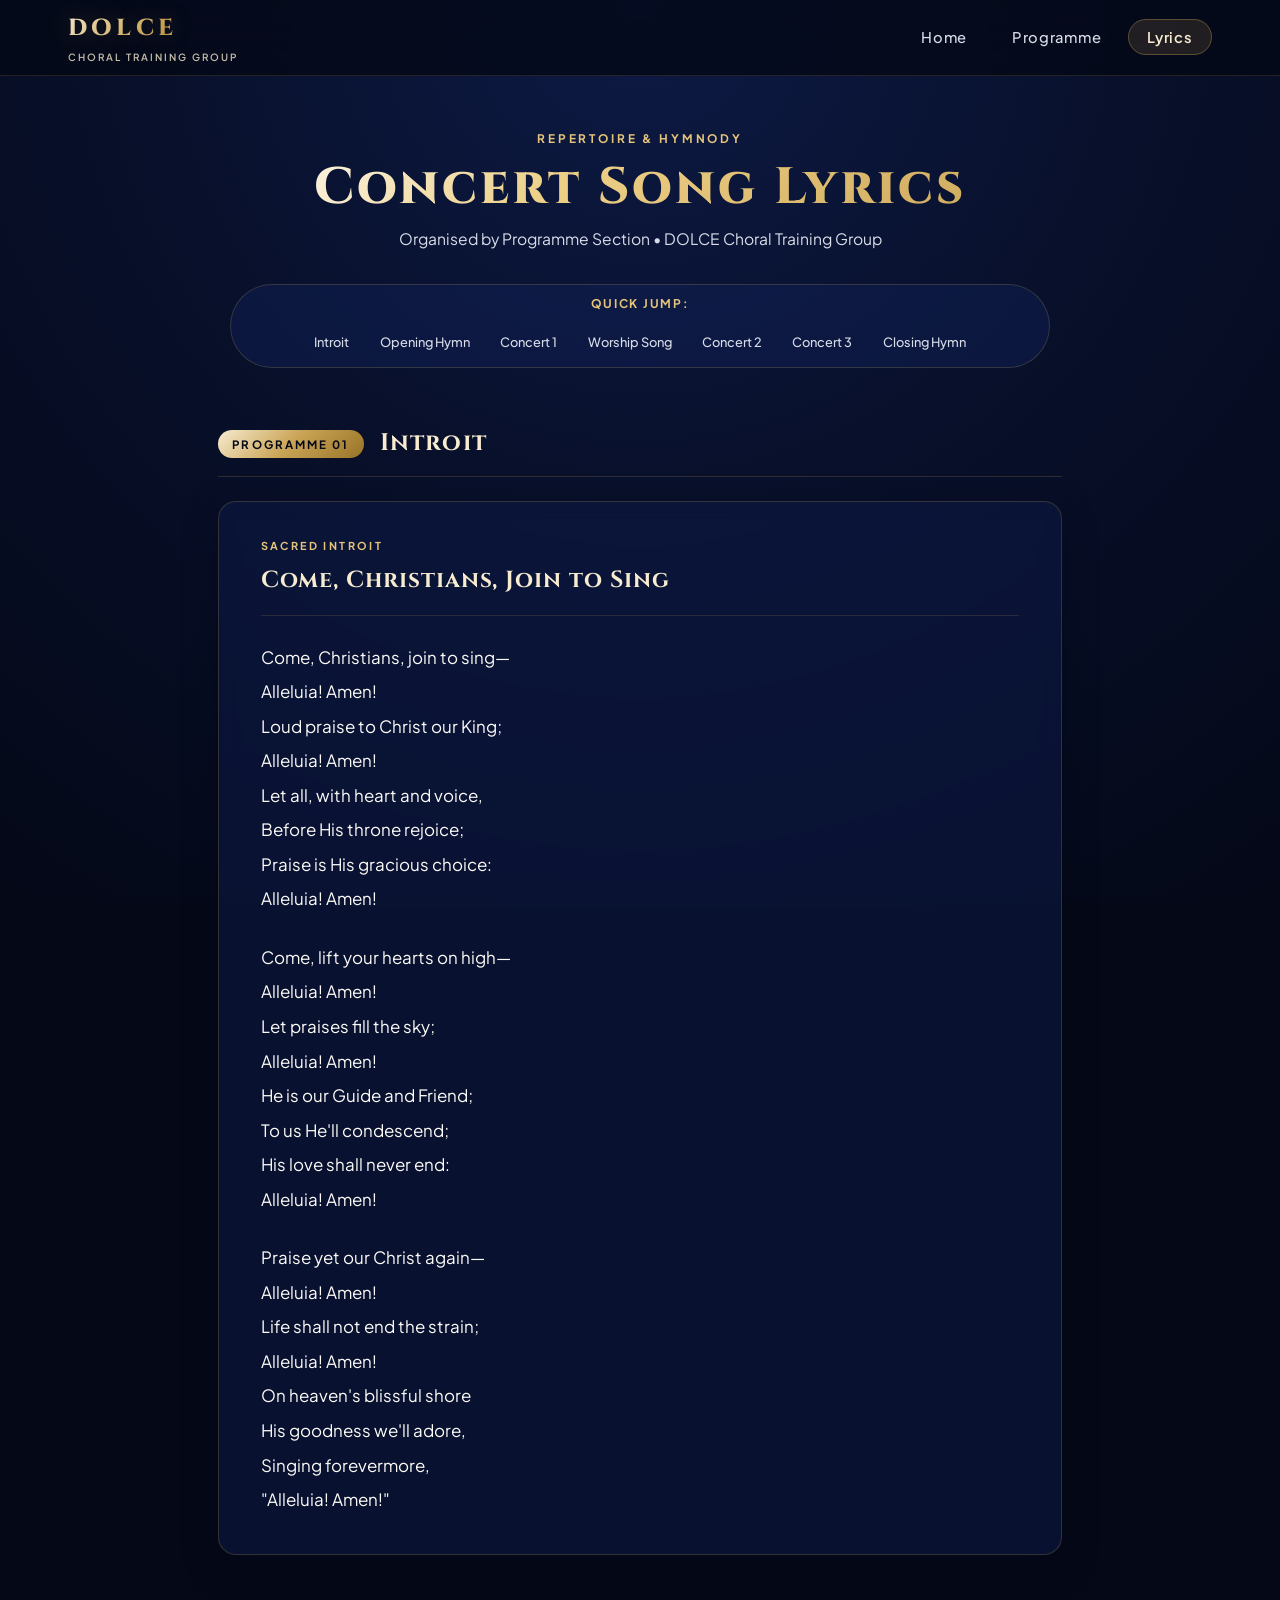
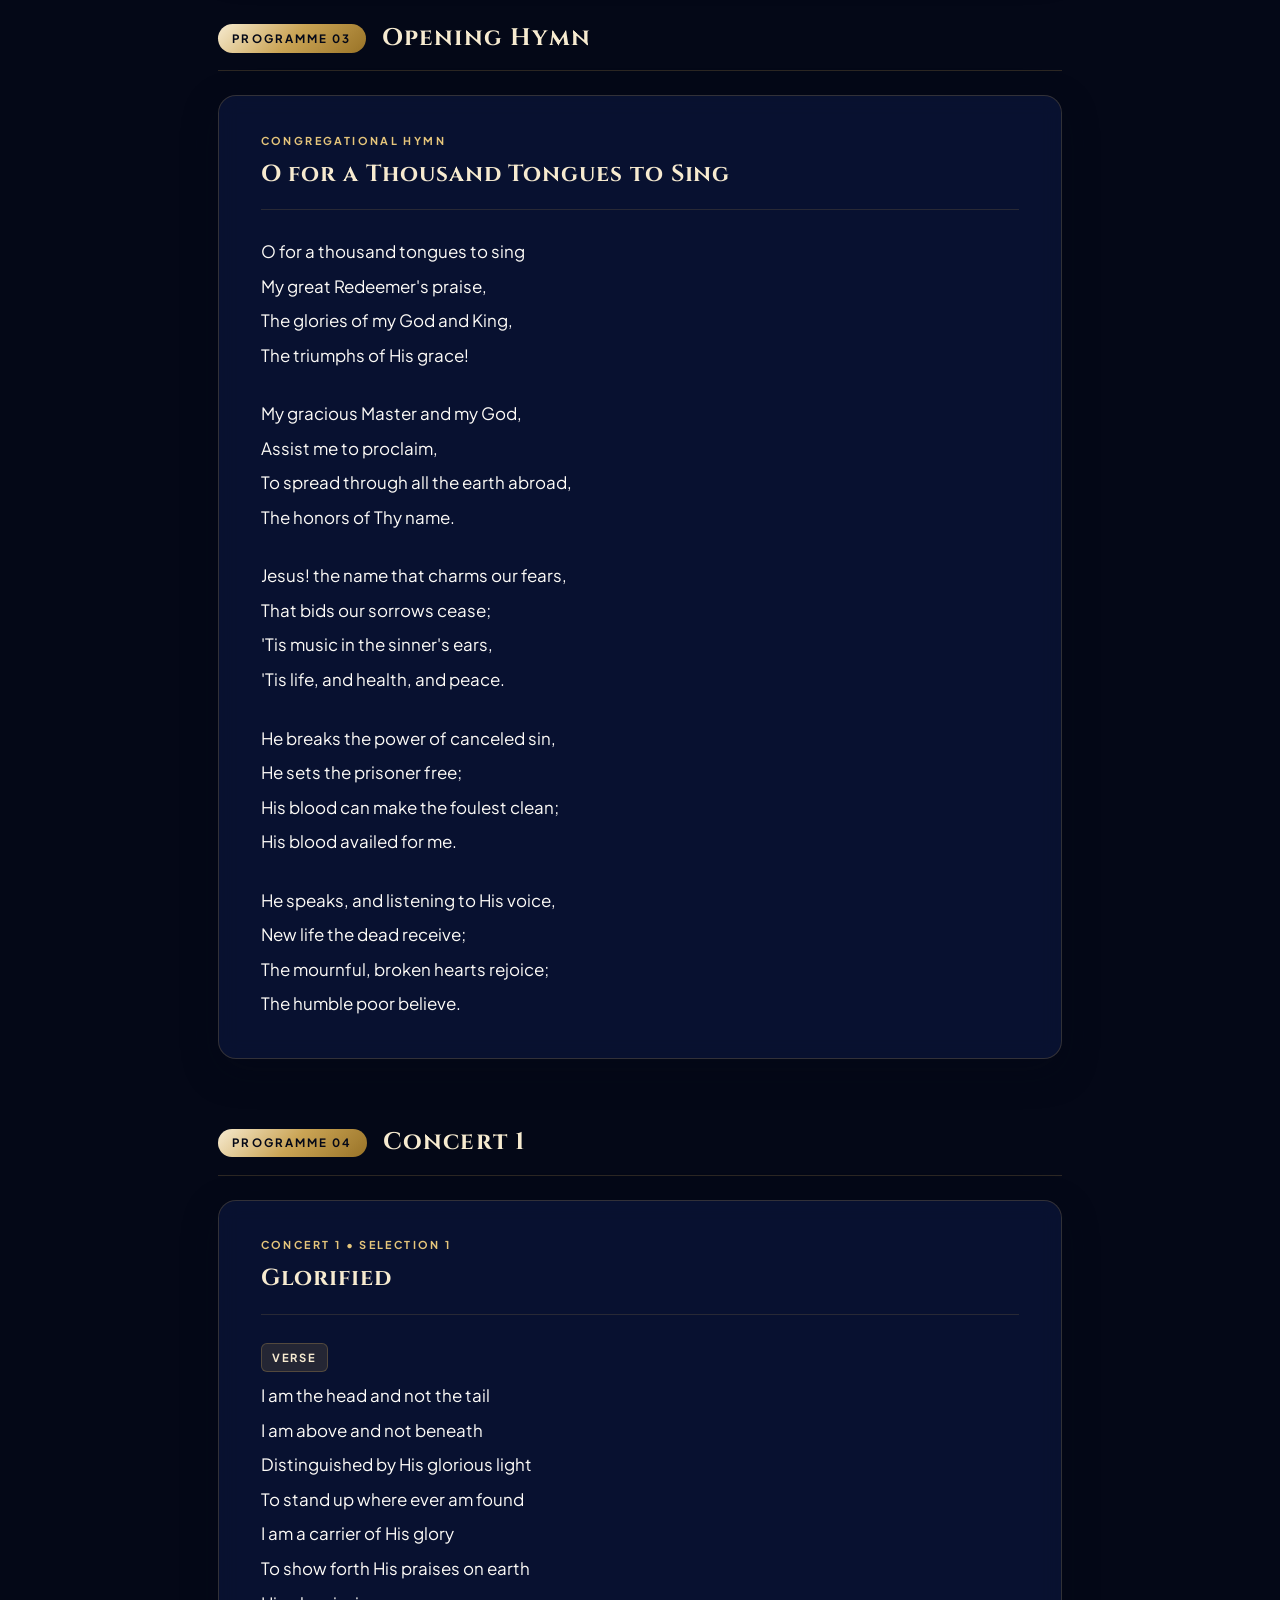
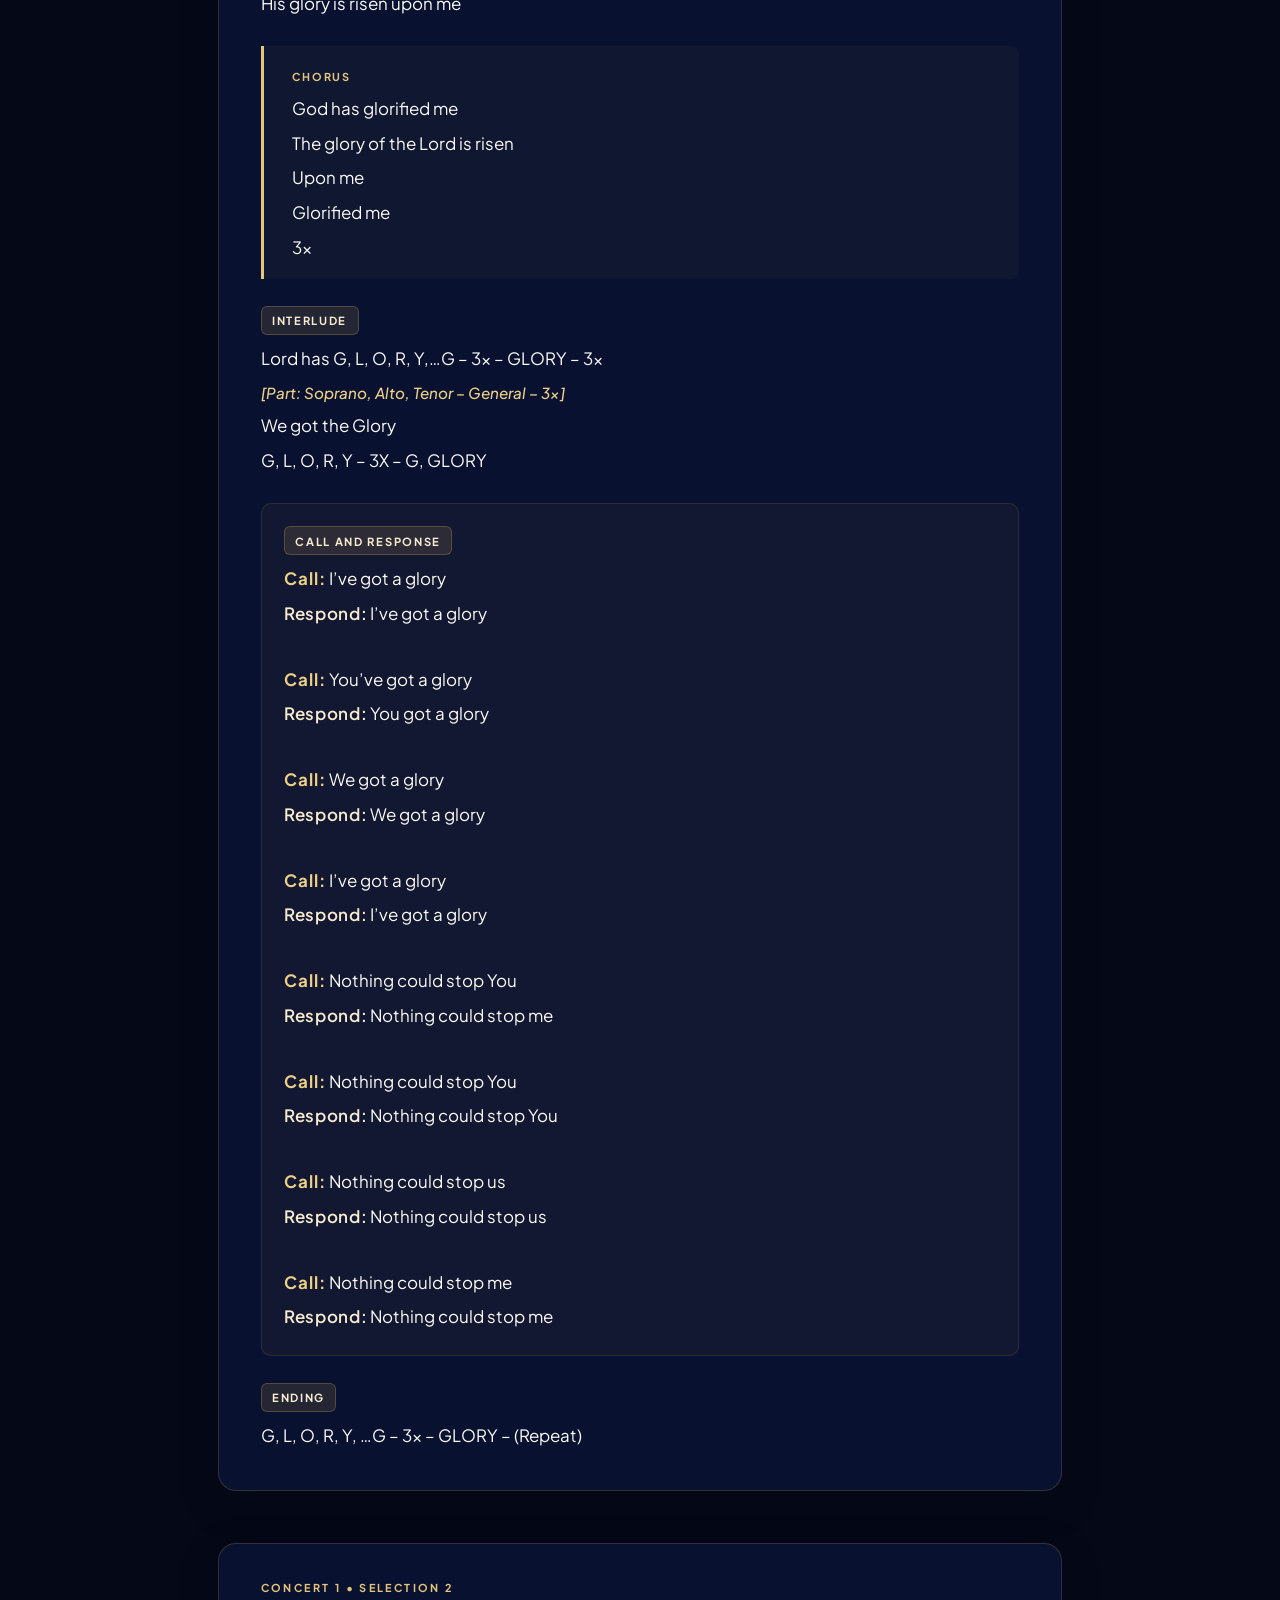
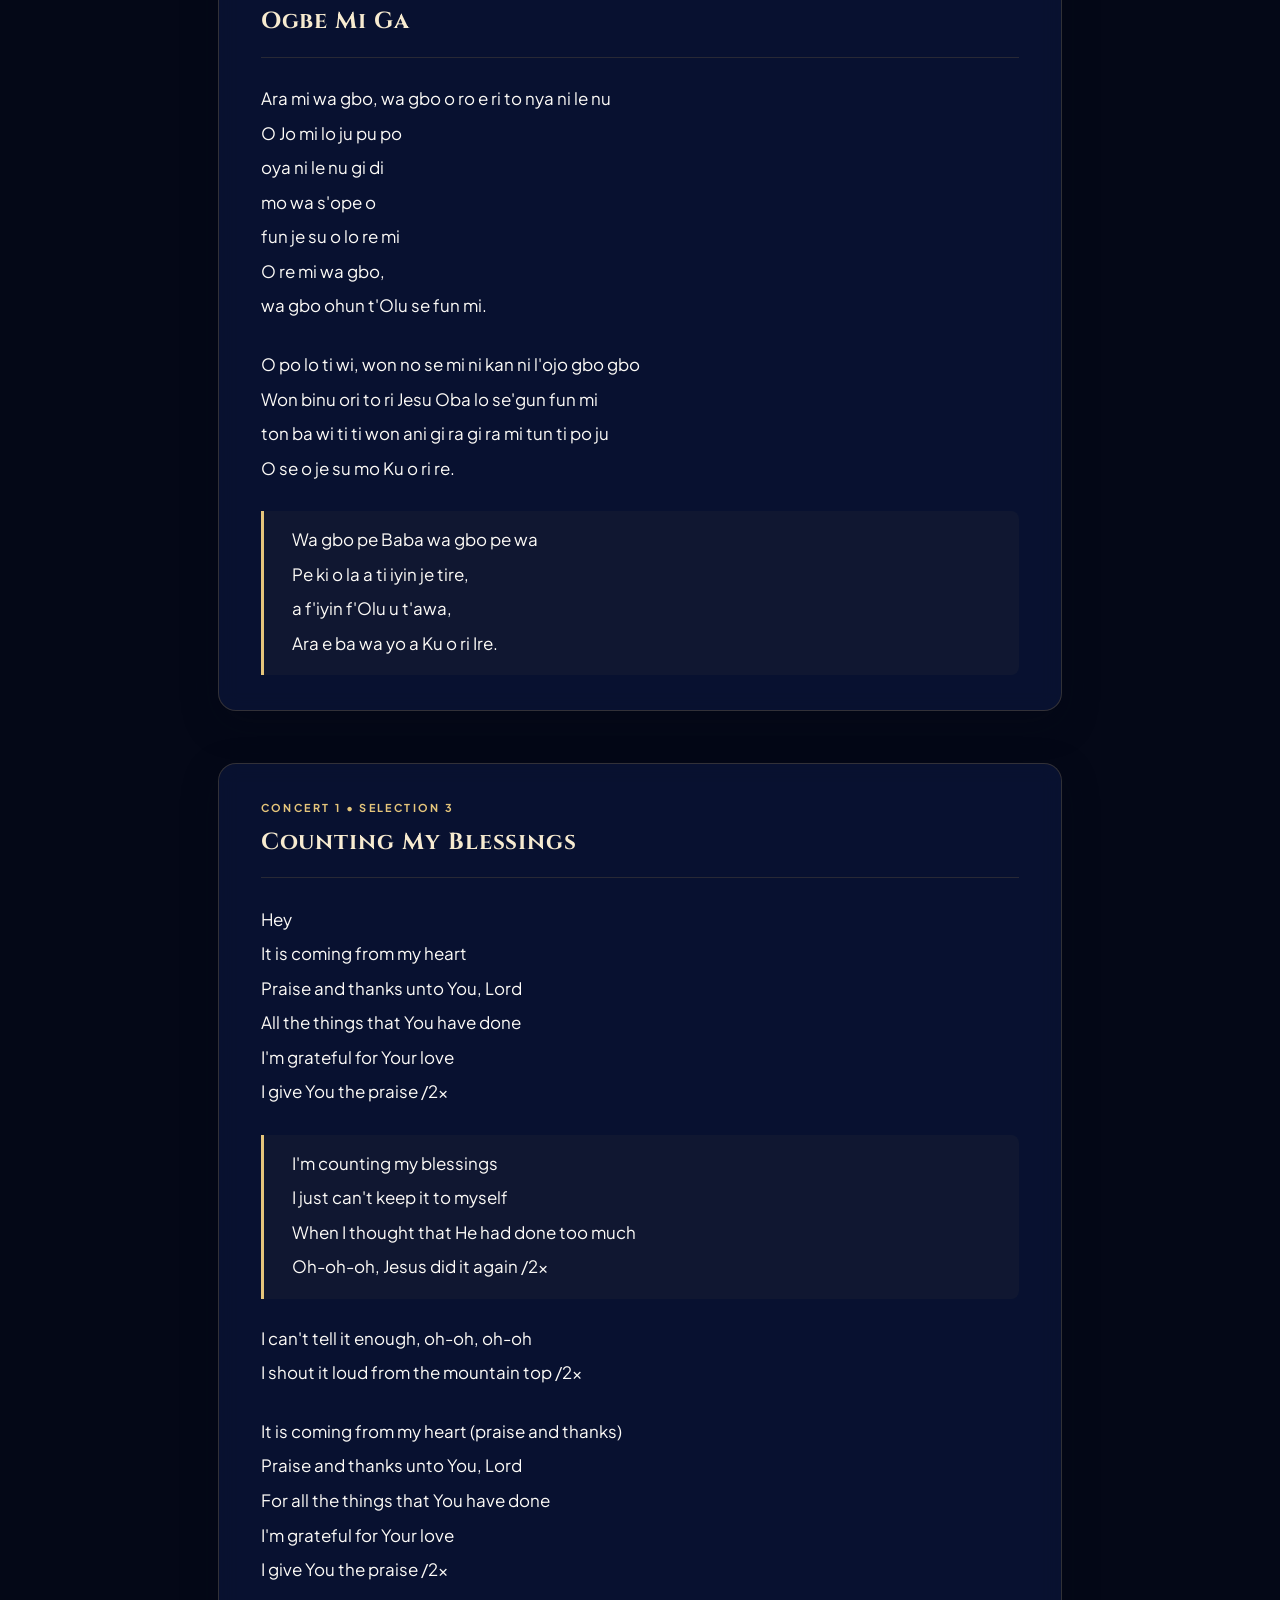
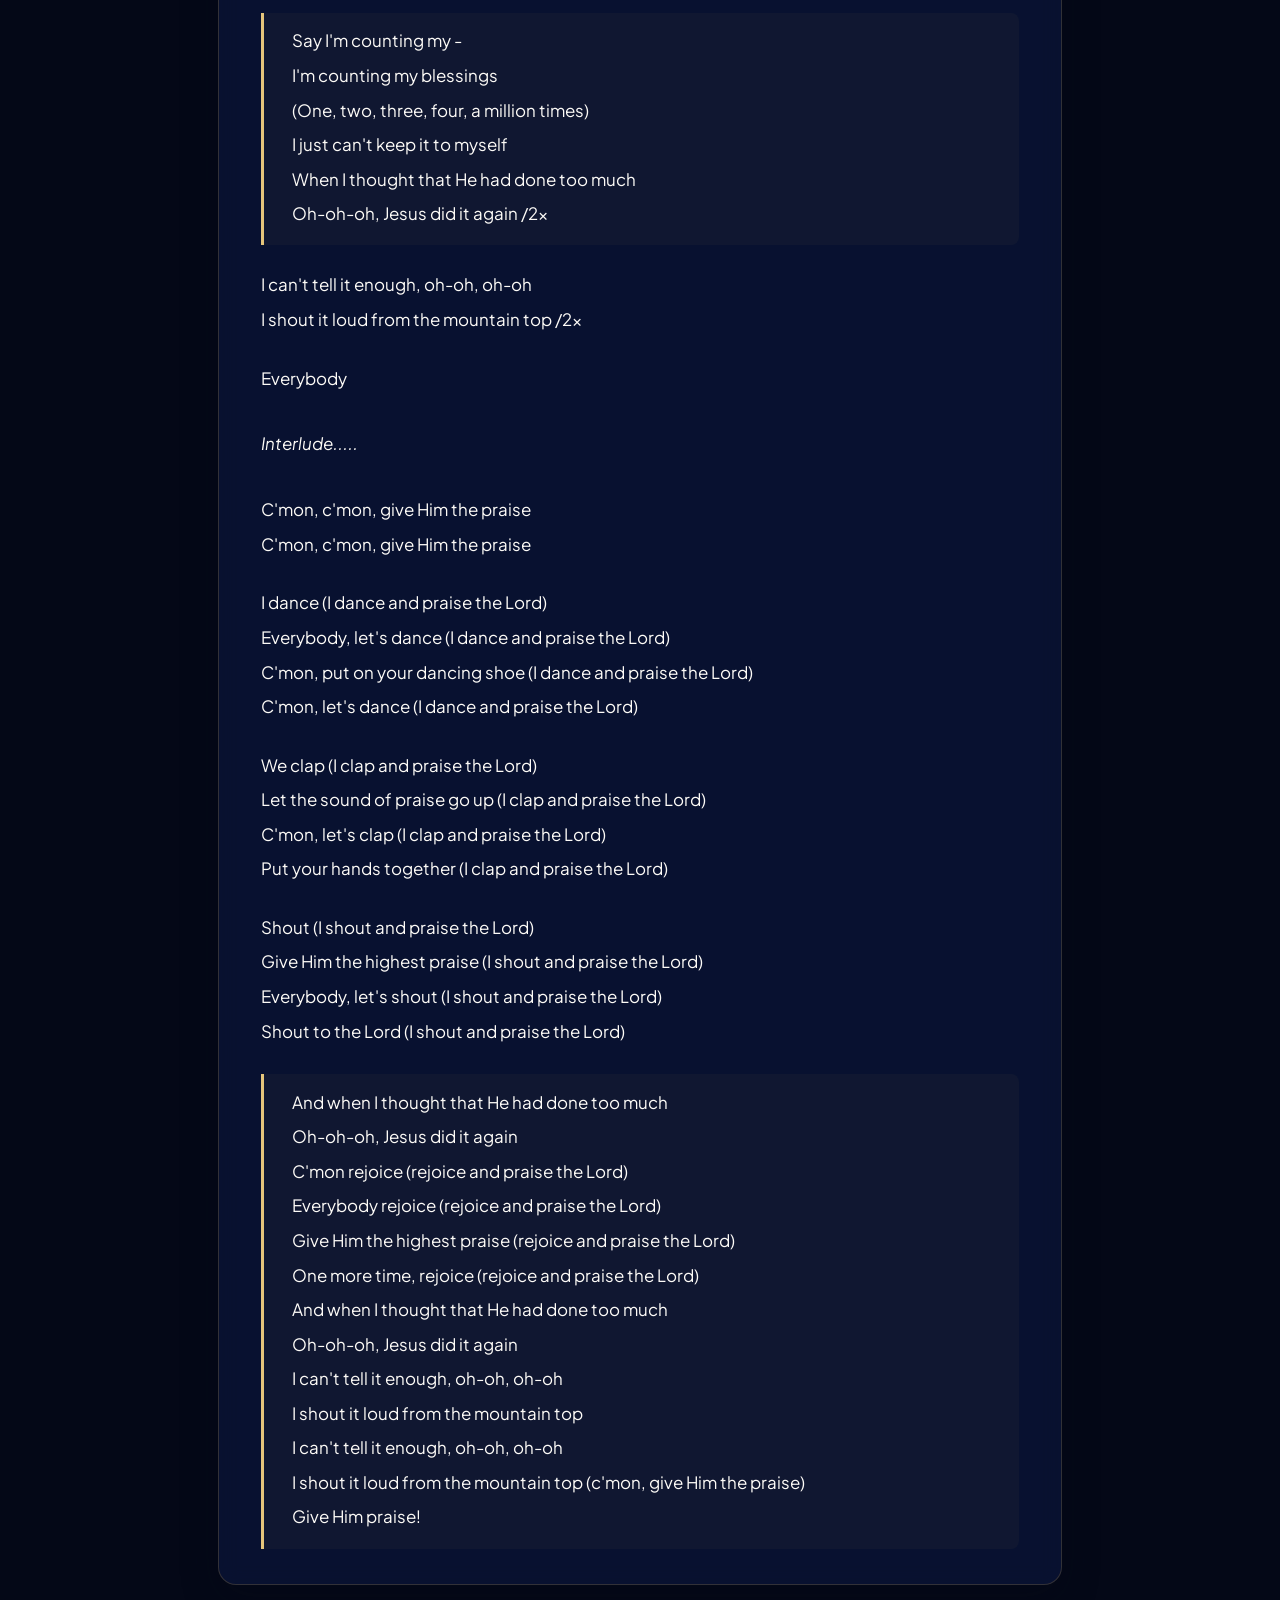
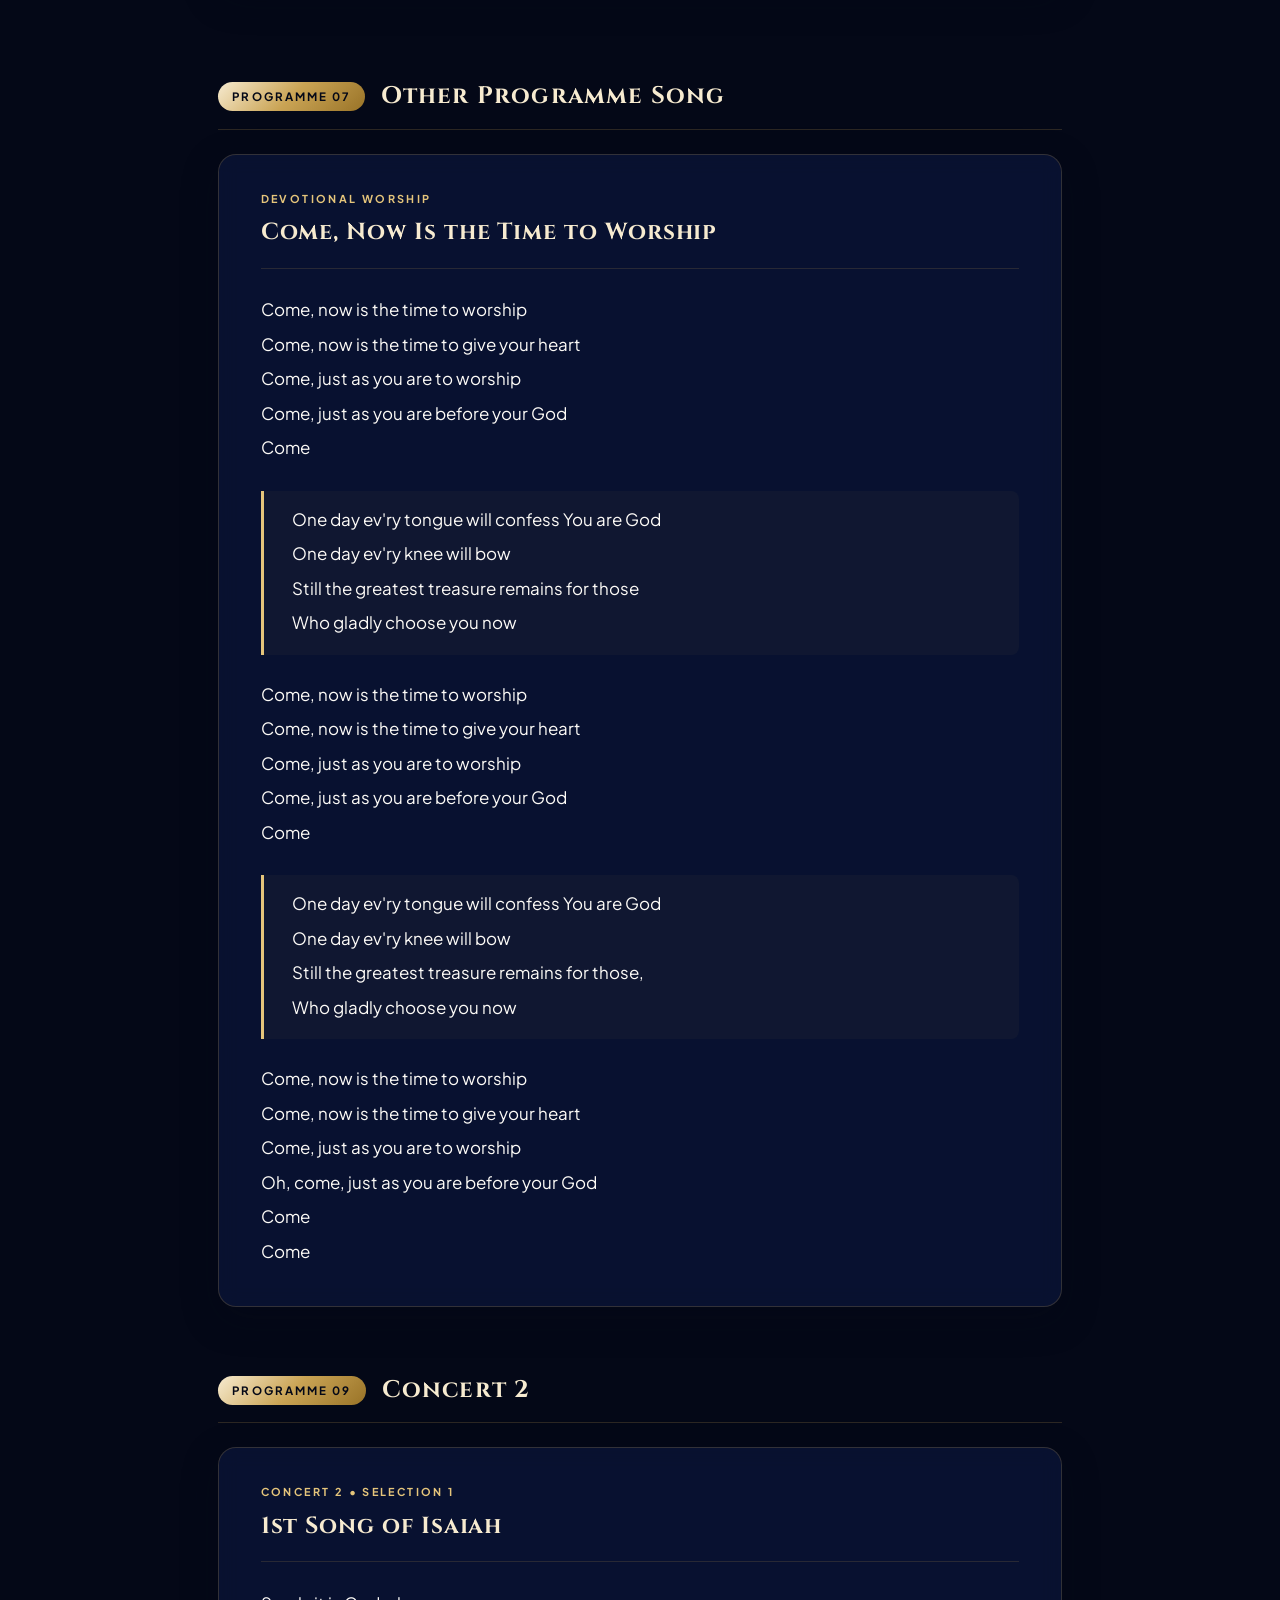
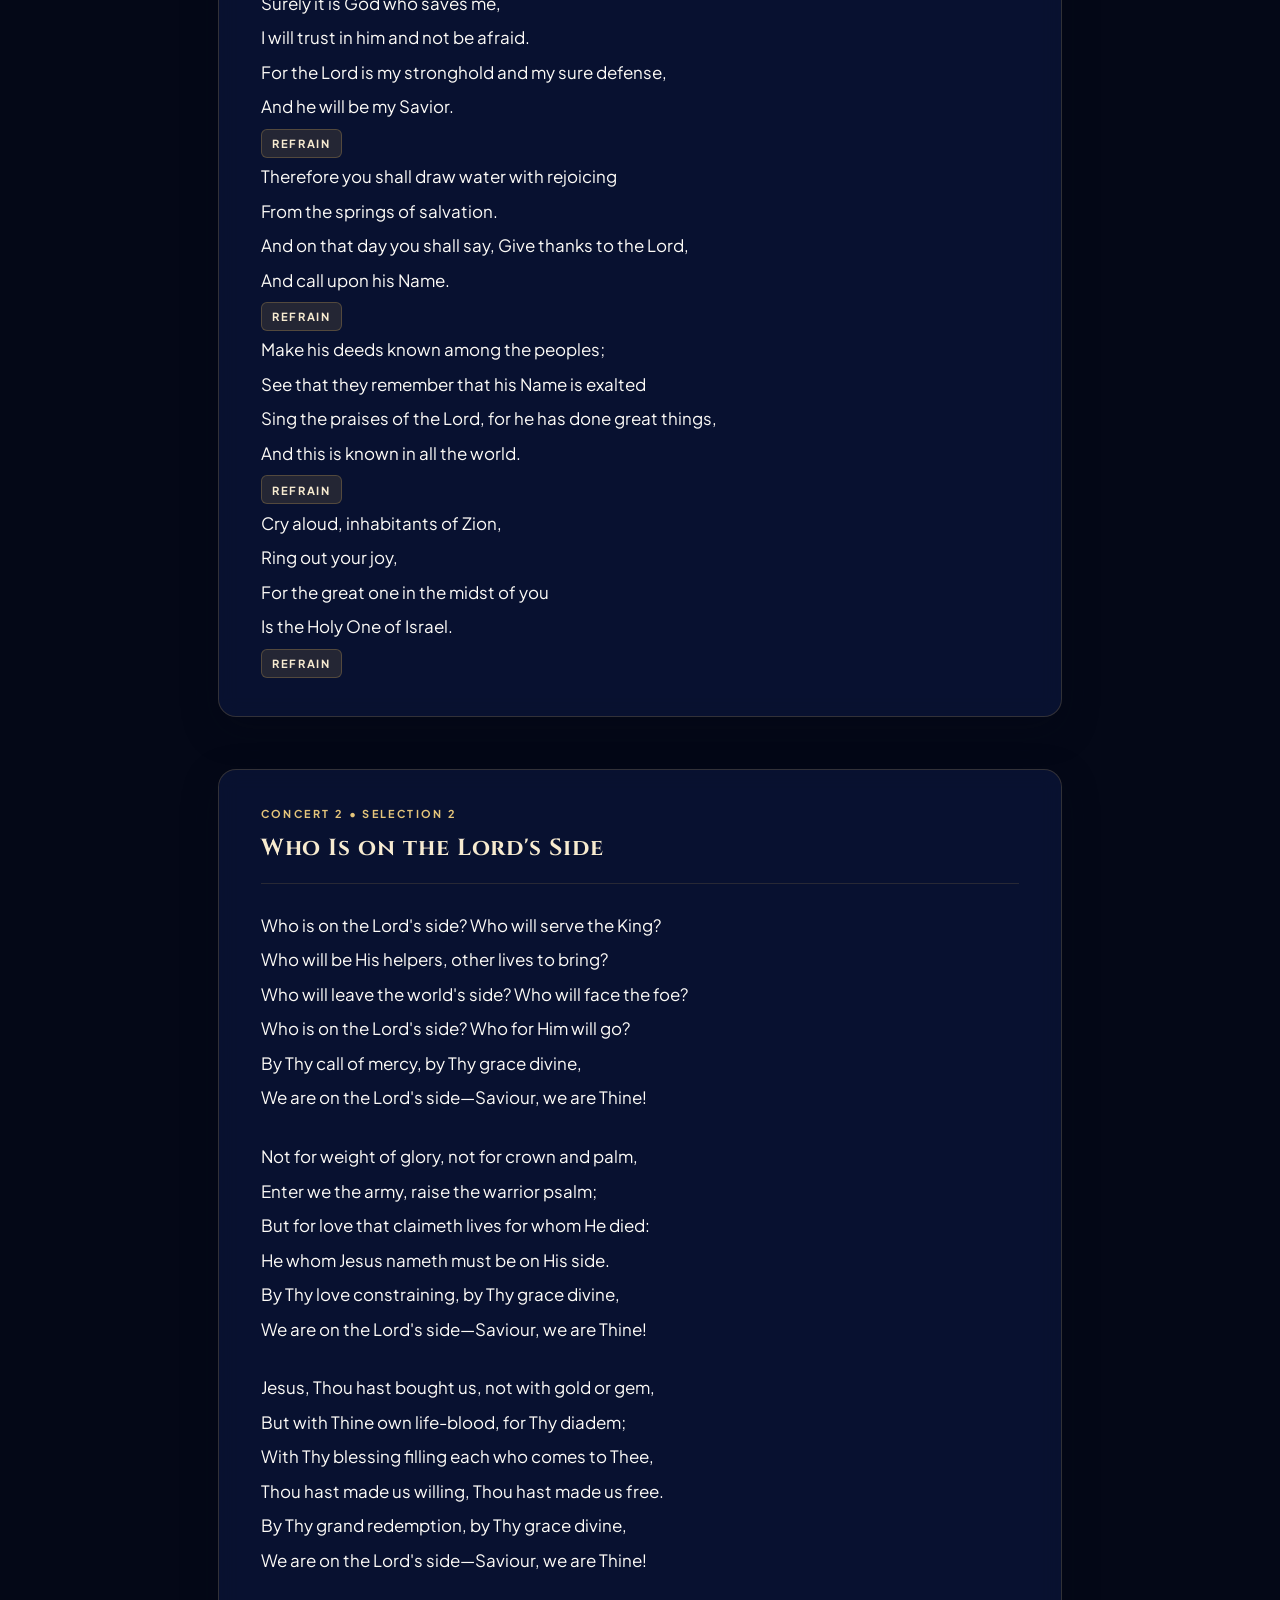
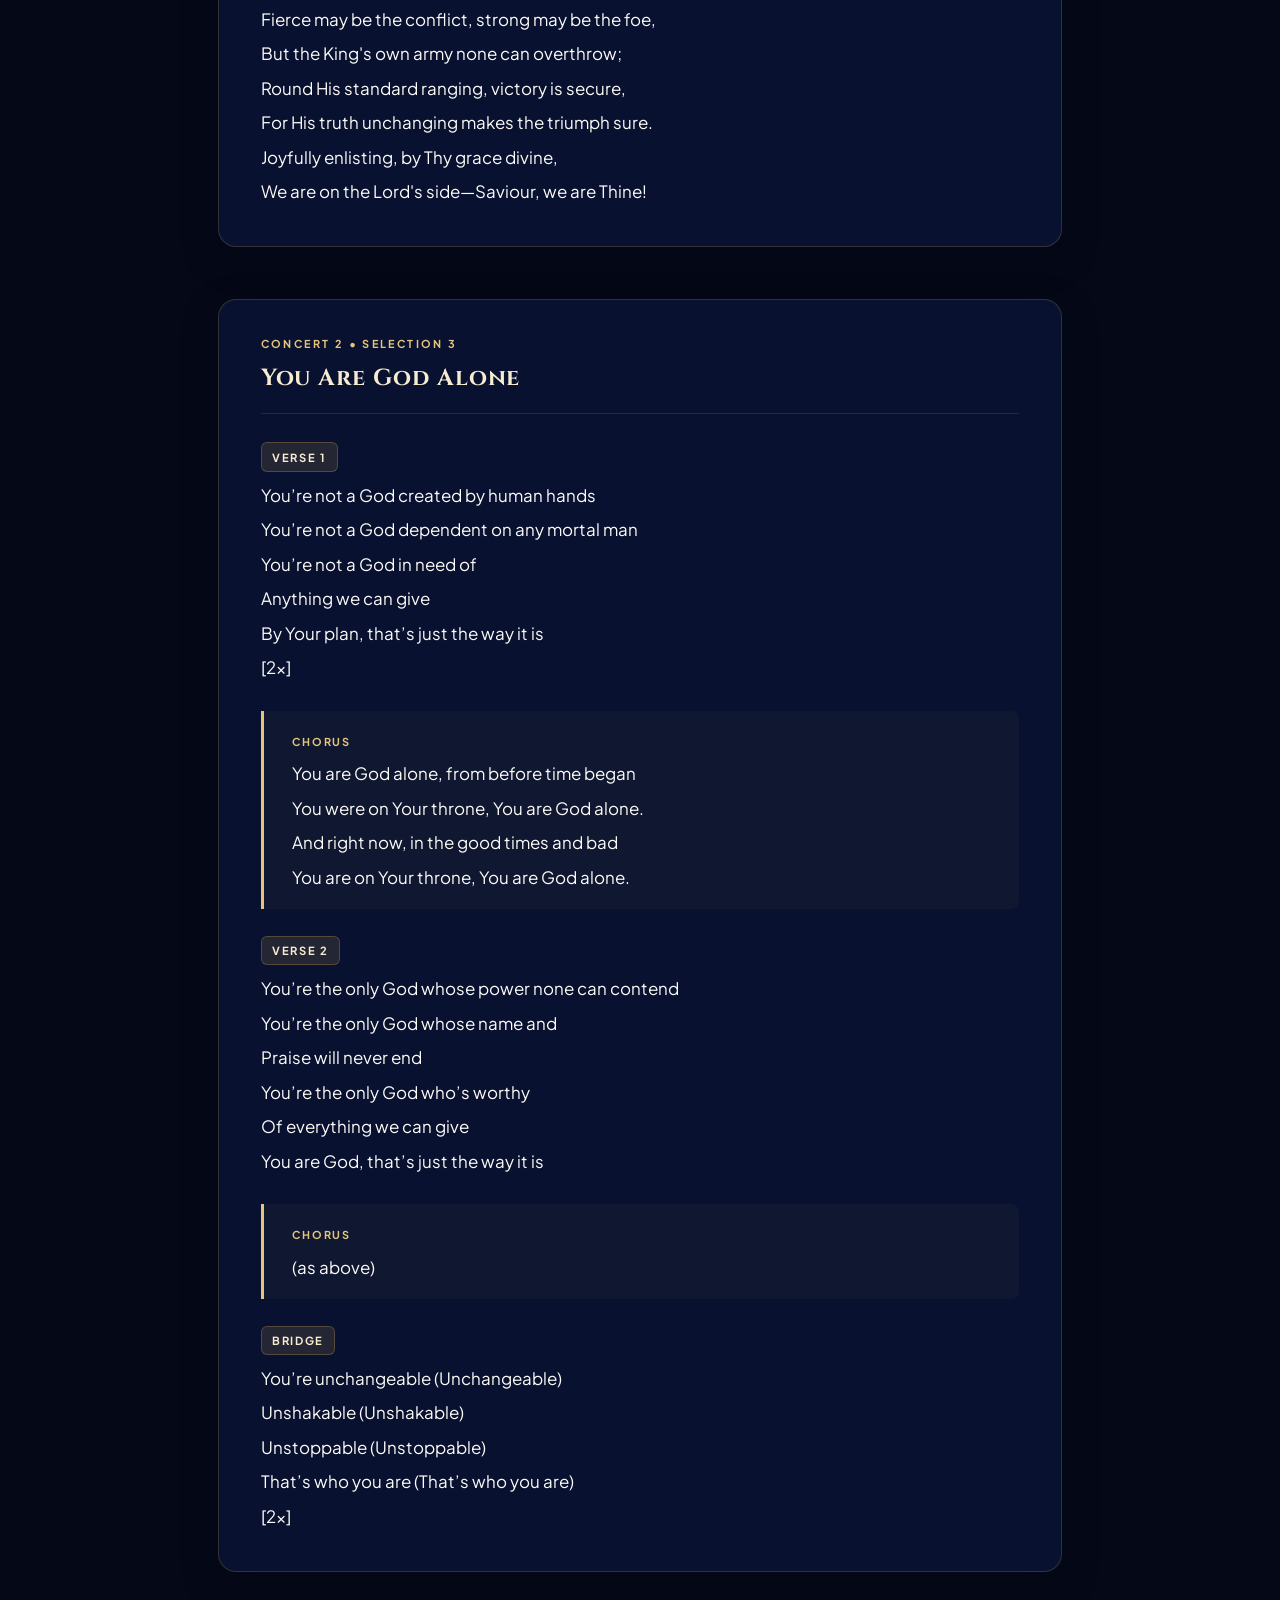
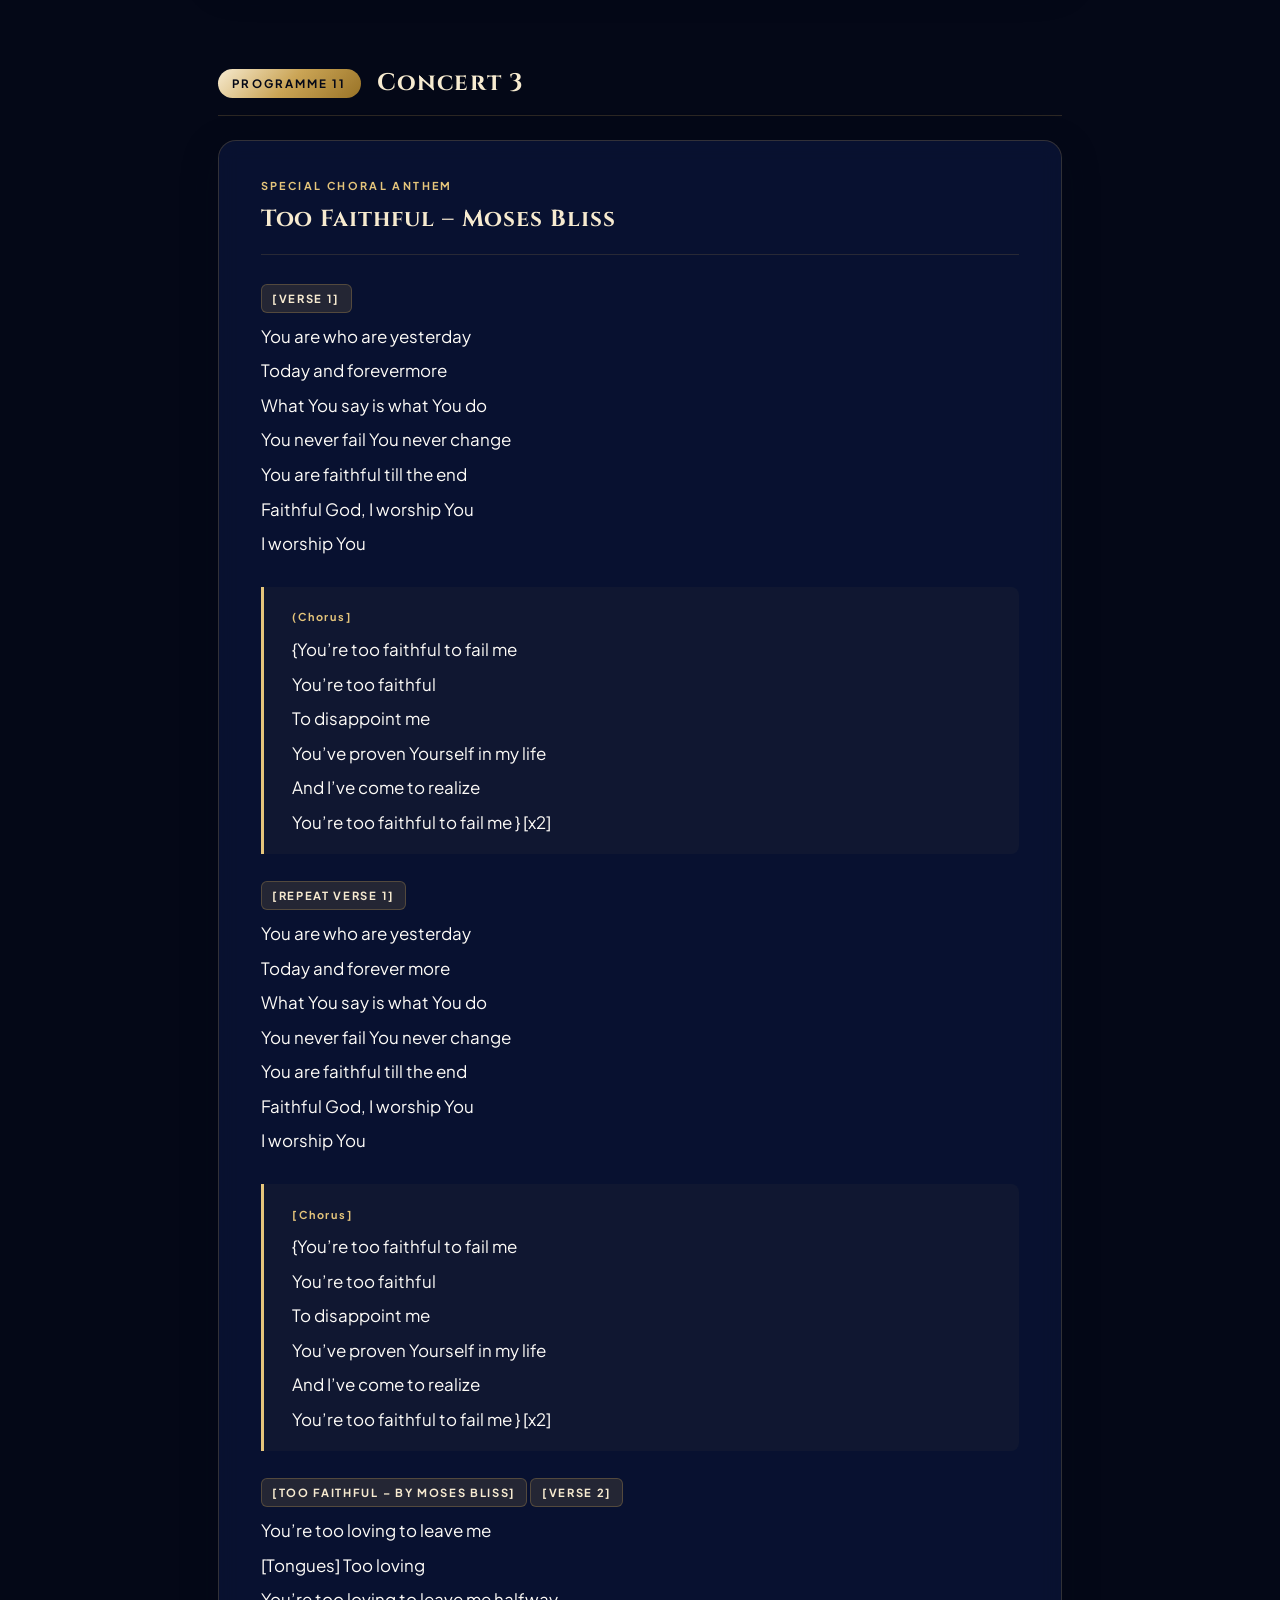
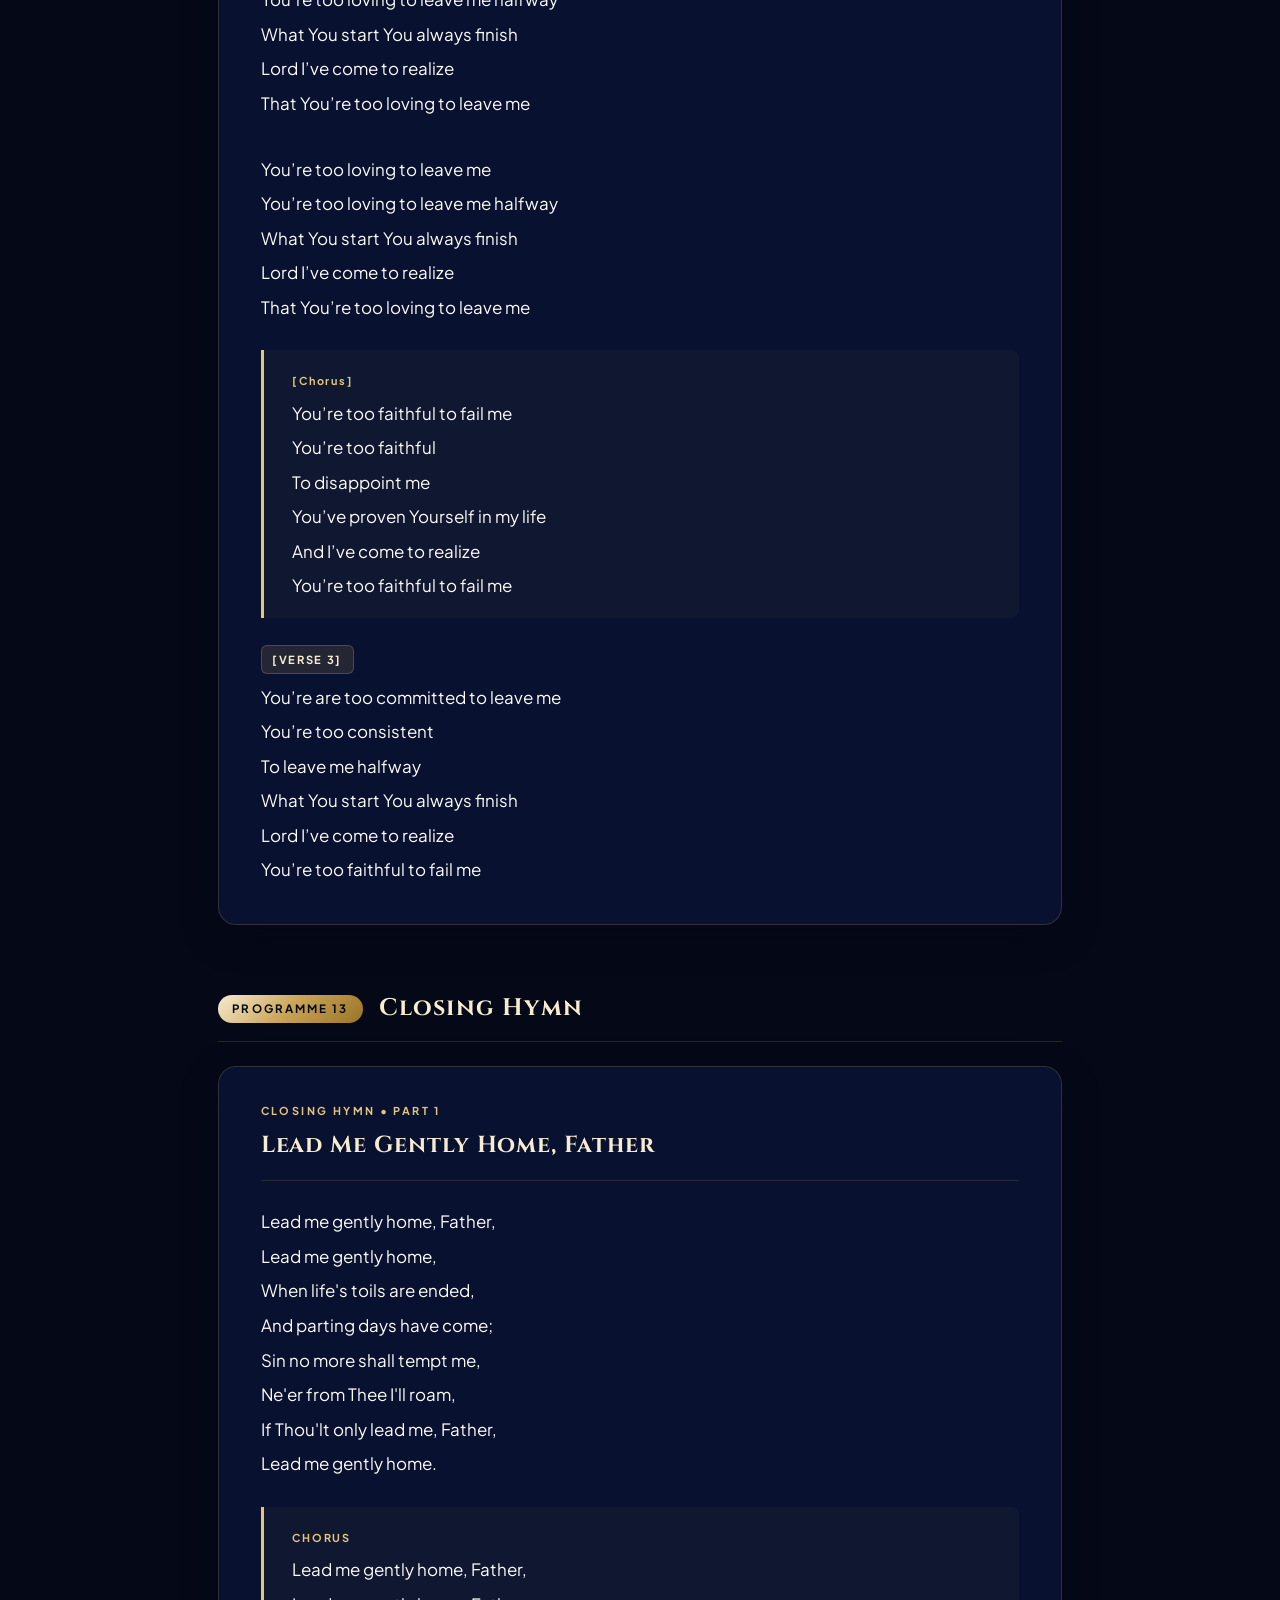
==== lyrics.html @ 23f17930 "first commit" ====
<!DOCTYPE html>
<html lang="en">
<head>
    <meta charset="UTF-8">
    <meta name="viewport" content="width=device-width, initial-scale=1.0">
    <title>Song Lyrics – DOLCE Choral Concert</title>
    <link rel="preconnect" href="https://fonts.googleapis.com">
    <link rel="preconnect" href="https://fonts.gstatic.com" crossorigin>
    <link href="https://fonts.googleapis.com/css2?family=Cinzel:wght@500;600;700;800;900&family=Plus+Jakarta+Sans:ital,wght@0,300;0,400;0,500;0,600;0,700;1,400&family=Playfair+Display:ital,wght@0,600;1,400&display=swap" rel="stylesheet">
    <link rel="stylesheet" href="styles.css">
</head>
<body class="page-lyrics-body">

    <!-- GLOBAL PREMIUM NAVIGATION -->
    <header class="site-header">
        <div class="nav-container">
            <a href="index.html" class="brand-logo">
                <span class="brand-initials">DOLCE</span>
                <span class="brand-tag">CHORAL TRAINING GROUP</span>
            </a>

            <nav class="primary-nav" id="primaryNav">
                <ul class="nav-links">
                    <li><a href="index.html" class="nav-item">Home</a></li>
                    <li><a href="programme.html" class="nav-item">Programme</a></li>
                    <li><a href="lyrics.html" class="nav-item active">Lyrics</a></li>
                </ul>
            </nav>

            <button class="nav-toggle-btn" id="navToggle" aria-label="Toggle Navigation">
                <span></span>
                <span></span>
                <span></span>
            </button>
        </div>
    </header>

    <main class="content-container lyrics-page-layout">
        
        <!-- Header & Fast Quick Navigation Bar -->
        <div class="lyrics-header-wrap">
            <div class="section-title-wrap">
                <span class="eyebrow-accent">REPERTOIRE &amp; HYMNODY</span>
                <h1 class="page-main-title">Concert Song Lyrics</h1>
                <p class="section-lead-text">Organised by Programme Section &bull; DOLCE Choral Training Group</p>
            </div>

            <!-- Quick Jump Navigation -->
            <nav class="lyrics-quick-jump" aria-label="Jump to programme section">
                <span class="jump-title">Quick Jump:</span>
                <div class="jump-pills">
                    <a href="#section-introit" class="jump-link">Introit</a>
                    <a href="#section-opening-hymn" class="jump-link">Opening Hymn</a>
                    <a href="#section-concert-1" class="jump-link">Concert 1</a>
                    <a href="#section-worship-song" class="jump-link">Worship Song</a>
                    <a href="#section-concert-2" class="jump-link">Concert 2</a>
                    <a href="#section-concert-3" class="jump-link">Concert 3</a>
                    <a href="#section-closing-hymn" class="jump-link">Closing Hymn</a>
                </div>
            </nav>
        </div>

        <div class="lyrics-main-stream">

            <!-- ==========================================
                 INTROIT
                 ========================================== -->
            <section class="programme-lyric-block" id="section-introit">
                <div class="block-badge-header">
                    <span class="programme-step-pill">PROGRAMME 01</span>
                    <h2 class="block-section-heading">Introit</h2>
                </div>

                <article class="lyric-card" id="song-come-christians">
                    <header class="lyric-card-header">
                        <div class="song-identity">
                            <span class="music-genre-label">SACRED INTROIT</span>
                            <h3 class="song-card-title">Come, Christians, Join to Sing</h3>
                        </div>
                    </header>
                    <div class="lyric-card-body">
                        <div class="lyric-stanza">
                            <p>Come, Christians, join to sing—</p>
                            <p>Alleluia! Amen!</p>
                            <p>Loud praise to Christ our King;</p>
                            <p>Alleluia! Amen!</p>
                            <p>Let all, with heart and voice,</p>
                            <p>Before His throne rejoice;</p>
                            <p>Praise is His gracious choice:</p>
                            <p>Alleluia! Amen!</p>
                        </div>
                        <div class="lyric-stanza">
                            <p>Come, lift your hearts on high—</p>
                            <p>Alleluia! Amen!</p>
                            <p>Let praises fill the sky;</p>
                            <p>Alleluia! Amen!</p>
                            <p>He is our Guide and Friend;</p>
                            <p>To us He'll condescend;</p>
                            <p>His love shall never end:</p>
                            <p>Alleluia! Amen!</p>
                        </div>
                        <div class="lyric-stanza">
                            <p>Praise yet our Christ again—</p>
                            <p>Alleluia! Amen!</p>
                            <p>Life shall not end the strain;</p>
                            <p>Alleluia! Amen!</p>
                            <p>On heaven's blissful shore</p>
                            <p>His goodness we'll adore,</p>
                            <p>Singing forevermore,</p>
                            <p>"Alleluia! Amen!"</p>
                        </div>
                    </div>
                </article>
            </section>

            <!-- ==========================================
                 OPENING HYMN
                 ========================================== -->
            <section class="programme-lyric-block" id="section-opening-hymn">
                <div class="block-badge-header">
                    <span class="programme-step-pill">PROGRAMME 03</span>
                    <h2 class="block-section-heading">Opening Hymn</h2>
                </div>

                <article class="lyric-card" id="song-thousand-tongues">
                    <header class="lyric-card-header">
                        <div class="song-identity">
                            <span class="music-genre-label">CONGREGATIONAL HYMN</span>
                            <h3 class="song-card-title">O for a Thousand Tongues to Sing</h3>
                        </div>
                    </header>
                    <div class="lyric-card-body">
                        <div class="lyric-stanza">
                            <p>O for a thousand tongues to sing</p>
                            <p>My great Redeemer's praise,</p>
                            <p>The glories of my God and King,</p>
                            <p>The triumphs of His grace!</p>
                        </div>
                        <div class="lyric-stanza">
                            <p>My gracious Master and my God,</p>
                            <p>Assist me to proclaim,</p>
                            <p>To spread through all the earth abroad,</p>
                            <p>The honors of Thy name.</p>
                        </div>
                        <div class="lyric-stanza">
                            <p>Jesus! the name that charms our fears,</p>
                            <p>That bids our sorrows cease;</p>
                            <p>'Tis music in the sinner's ears,</p>
                            <p>'Tis life, and health, and peace.</p>
                        </div>
                        <div class="lyric-stanza">
                            <p>He breaks the power of canceled sin,</p>
                            <p>He sets the prisoner free;</p>
                            <p>His blood can make the foulest clean;</p>
                            <p>His blood availed for me.</p>
                        </div>
                        <div class="lyric-stanza">
                            <p>He speaks, and listening to His voice,</p>
                            <p>New life the dead receive;</p>
                            <p>The mournful, broken hearts rejoice;</p>
                            <p>The humble poor believe.</p>
                        </div>
                    </div>
                </article>
            </section>

            <!-- ==========================================
                 CONCERT 1
                 ========================================== -->
            <section class="programme-lyric-block" id="section-concert-1">
                <div class="block-badge-header">
                    <span class="programme-step-pill">PROGRAMME 04</span>
                    <h2 class="block-section-heading">Concert 1</h2>
                </div>

                <div class="songs-group-grid">
                    
                    <!-- 1. GLORIFIED -->
                    <article class="lyric-card" id="song-glorified">
                        <header class="lyric-card-header">
                            <div class="song-identity">
                                <span class="music-genre-label">CONCERT 1 &bull; SELECTION 1</span>
                                <h3 class="song-card-title">Glorified</h3>
                            </div>
                        </header>
                        <div class="lyric-card-body">
                            <div class="lyric-stanza">
                                <span class="section-tag-pill">VERSE</span>
                                <p>I am the head and not the tail</p>
                                <p>I am above and not beneath</p>
                                <p>Distinguished by His glorious light</p>
                                <p>To stand up where ever am found</p>
                                <p>I am a carrier of His glory</p>
                                <p>To show forth His praises on earth</p>
                                <p>His glory is risen upon me</p>
                            </div>

                            <div class="lyric-stanza chorus-stanza">
                                <span class="chorus-badge">CHORUS</span>
                                <p>God has glorified me</p>
                                <p>The glory of the Lord is risen</p>
                                <p>Upon me</p>
                                <p>Glorified me</p>
                                <p>3x</p>
                            </div>

                            <div class="lyric-stanza">
                                <span class="section-tag-pill">INTERLUDE</span>
                                <p>Lord has G, L, O, R, Y,…G – 3x – GLORY – 3x</p>
                                <p class="note-part">[Part: Soprano, Alto, Tenor – General – 3x]</p>
                                <p>We got the Glory</p>
                                <p>G, L, O, R, Y – 3X – G, GLORY</p>
                            </div>

                            <div class="lyric-stanza dialogue-block">
                                <span class="section-tag-pill">CALL AND RESPONSE</span>
                                <p><strong class="call-lead">Call:</strong> I’ve got a glory</p>
                                <p><strong class="resp-lead">Respond:</strong> I’ve got a glory</p>
                                <br>
                                <p><strong class="call-lead">Call:</strong> You’ve got a glory</p>
                                <p><strong class="resp-lead">Respond:</strong> You got a glory</p>
                                <br>
                                <p><strong class="call-lead">Call:</strong> We got a glory</p>
                                <p><strong class="resp-lead">Respond:</strong> We got a glory</p>
                                <br>
                                <p><strong class="call-lead">Call:</strong> I’ve got a glory</p>
                                <p><strong class="resp-lead">Respond:</strong> I’ve got a glory</p>
                                <br>
                                <p><strong class="call-lead">Call:</strong> Nothing could stop You</p>
                                <p><strong class="resp-lead">Respond:</strong> Nothing could stop me</p>
                                <br>
                                <p><strong class="call-lead">Call:</strong> Nothing could stop You</p>
                                <p><strong class="resp-lead">Respond:</strong> Nothing could stop You</p>
                                <br>
                                <p><strong class="call-lead">Call:</strong> Nothing could stop us</p>
                                <p><strong class="resp-lead">Respond:</strong> Nothing could stop us</p>
                                <br>
                                <p><strong class="call-lead">Call:</strong> Nothing could stop me</p>
                                <p><strong class="resp-lead">Respond:</strong> Nothing could stop me</p>
                            </div>

                            <div class="lyric-stanza">
                                <span class="section-tag-pill">ENDING</span>
                                <p>G, L, O, R, Y, …G – 3x – GLORY – (Repeat)</p>
                            </div>
                        </div>
                    </article>

                    <!-- 2. OGBE MI GA -->
                    <article class="lyric-card" id="song-ogbe-mi-ga">
                        <header class="lyric-card-header">
                            <div class="song-identity">
                                <span class="music-genre-label">CONCERT 1 &bull; SELECTION 2</span>
                                <h3 class="song-card-title">Ogbe Mi Ga</h3>
                            </div>
                        </header>
                        <div class="lyric-card-body">
                            <div class="lyric-stanza">
                                <p>Ara mi wa gbo, wa gbo o ro e ri to nya ni le nu</p>
                                <p>O Jo mi lo ju pu po</p>
                                <p>oya ni le nu gi di</p>
                                <p>mo wa s'ope o</p>
                                <p>fun je su o lo re mi</p>
                                <p>O re mi wa gbo,</p>
                                <p>wa gbo ohun t'Olu se fun mi.</p>
                            </div>

                            <div class="lyric-stanza">
                                <p>O po lo ti wi, won no se mi ni kan ni l'ojo gbo gbo</p>
                                <p>Won binu ori to ri Jesu Oba lo se'gun fun mi</p>
                                <p>ton ba wi ti ti won ani gi ra gi ra mi tun ti po ju</p>
                                <p>O se o je su mo Ku o ri re.</p>
                            </div>

                            <div class="lyric-stanza chorus-stanza">
                                <p>Wa gbo pe Baba wa gbo pe wa</p>
                                <p>Pe ki o la a ti iyin je tire,</p>
                                <p>a f'iyin f'Olu u t'awa,</p>
                                <p>Ara e ba wa yo a Ku o ri Ire.</p>
                            </div>
                        </div>
                    </article>

                    <!-- 3. COUNTING MY BLESSINGS -->
                    <article class="lyric-card" id="song-counting-my-blessings">
                        <header class="lyric-card-header">
                            <div class="song-identity">
                                <span class="music-genre-label">CONCERT 1 &bull; SELECTION 3</span>
                                <h3 class="song-card-title">Counting My Blessings</h3>
                            </div>
                        </header>
                        <div class="lyric-card-body">
                            <div class="lyric-stanza">
                                <p>Hey</p>
                                <p>It is coming from my heart</p>
                                <p>Praise and thanks unto You, Lord</p>
                                <p>All the things that You have done</p>
                                <p>I'm grateful for Your love</p>
                                <p>I give You the praise /2x</p>
                            </div>

                            <div class="lyric-stanza chorus-stanza">
                                <p>I'm counting my blessings</p>
                                <p>I just can't keep it to myself</p>
                                <p>When I thought that He had done too much</p>
                                <p>Oh-oh-oh, Jesus did it again /2x</p>
                            </div>

                            <div class="lyric-stanza">
                                <p>I can't tell it enough, oh-oh, oh-oh</p>
                                <p>I shout it loud from the mountain top /2x</p>
                            </div>

                            <div class="lyric-stanza">
                                <p>It is coming from my heart (praise and thanks)</p>
                                <p>Praise and thanks unto You, Lord</p>
                                <p>For all the things that You have done</p>
                                <p>I'm grateful for Your love</p>
                                <p>I give You the praise /2x</p>
                            </div>

                            <div class="lyric-stanza chorus-stanza">
                                <p>Say I'm counting my -</p>
                                <p>I'm counting my blessings</p>
                                <p>(One, two, three, four, a million times)</p>
                                <p>I just can't keep it to myself</p>
                                <p>When I thought that He had done too much</p>
                                <p>Oh-oh-oh, Jesus did it again /2x</p>
                            </div>

                            <div class="lyric-stanza">
                                <p>I can't tell it enough, oh-oh, oh-oh</p>
                                <p>I shout it loud from the mountain top /2x</p>
                            </div>

                            <div class="lyric-stanza">
                                <p>Everybody</p>
                                <br>
                                <p><em>Interlude.....</em></p>
                                <br>
                                <p>C'mon, c'mon, give Him the praise</p>
                                <p>C'mon, c'mon, give Him the praise</p>
                            </div>

                            <div class="lyric-stanza">
                                <p>I dance (I dance and praise the Lord)</p>
                                <p>Everybody, let's dance (I dance and praise the Lord)</p>
                                <p>C'mon, put on your dancing shoe (I dance and praise the Lord)</p>
                                <p>C'mon, let's dance (I dance and praise the Lord)</p>
                            </div>

                            <div class="lyric-stanza">
                                <p>We clap (I clap and praise the Lord)</p>
                                <p>Let the sound of praise go up (I clap and praise the Lord)</p>
                                <p>C'mon, let's clap (I clap and praise the Lord)</p>
                                <p>Put your hands together (I clap and praise the Lord)</p>
                            </div>

                            <div class="lyric-stanza">
                                <p>Shout (I shout and praise the Lord)</p>
                                <p>Give Him the highest praise (I shout and praise the Lord)</p>
                                <p>Everybody, let's shout (I shout and praise the Lord)</p>
                                <p>Shout to the Lord (I shout and praise the Lord)</p>
                            </div>

                            <div class="lyric-stanza chorus-stanza">
                                <p>And when I thought that He had done too much</p>
                                <p>Oh-oh-oh, Jesus did it again</p>
                                <p>C'mon rejoice (rejoice and praise the Lord)</p>
                                <p>Everybody rejoice (rejoice and praise the Lord)</p>
                                <p>Give Him the highest praise (rejoice and praise the Lord)</p>
                                <p>One more time, rejoice (rejoice and praise the Lord)</p>
                                <p>And when I thought that He had done too much</p>
                                <p>Oh-oh-oh, Jesus did it again</p>
                                <p>I can't tell it enough, oh-oh, oh-oh</p>
                                <p>I shout it loud from the mountain top</p>
                                <p>I can't tell it enough, oh-oh, oh-oh</p>
                                <p>I shout it loud from the mountain top (c'mon, give Him the praise)</p>
                                <p>Give Him praise!</p>
                            </div>
                        </div>
                    </article>
                </div>
            </section>

            <!-- ==========================================
                 OTHER PROGRAMME SONG
                 ========================================== -->
            <section class="programme-lyric-block" id="section-worship-song">
                <div class="block-badge-header">
                    <span class="programme-step-pill">PROGRAMME 07</span>
                    <h2 class="block-section-heading">Other Programme Song</h2>
                </div>

                <article class="lyric-card" id="song-come-now-is-the-time">
                    <header class="lyric-card-header">
                        <div class="song-identity">
                            <span class="music-genre-label">DEVOTIONAL WORSHIP</span>
                            <h3 class="song-card-title">Come, Now Is the Time to Worship</h3>
                        </div>
                    </header>
                    <div class="lyric-card-body">
                        <div class="lyric-stanza">
                            <p>Come, now is the time to worship</p>
                            <p>Come, now is the time to give your heart</p>
                            <p>Come, just as you are to worship</p>
                            <p>Come, just as you are before your God</p>
                            <p>Come</p>
                        </div>

                        <div class="lyric-stanza chorus-stanza">
                            <p>One day ev'ry tongue will confess You are God</p>
                            <p>One day ev'ry knee will bow</p>
                            <p>Still the greatest treasure remains for those</p>
                            <p>Who gladly choose you now</p>
                        </div>

                        <div class="lyric-stanza">
                            <p>Come, now is the time to worship</p>
                            <p>Come, now is the time to give your heart</p>
                            <p>Come, just as you are to worship</p>
                            <p>Come, just as you are before your God</p>
                            <p>Come</p>
                        </div>

                        <div class="lyric-stanza chorus-stanza">
                            <p>One day ev'ry tongue will confess You are God</p>
                            <p>One day ev'ry knee will bow</p>
                            <p>Still the greatest treasure remains for those,</p>
                            <p>Who gladly choose you now</p>
                        </div>

                        <div class="lyric-stanza">
                            <p>Come, now is the time to worship</p>
                            <p>Come, now is the time to give your heart</p>
                            <p>Come, just as you are to worship</p>
                            <p>Oh, come, just as you are before your God</p>
                            <p>Come</p>
                            <p>Come</p>
                        </div>
                    </div>
                </article>
            </section>

            <!-- ==========================================
                 CONCERT 2
                 ========================================== -->
            <section class="programme-lyric-block" id="section-concert-2">
                <div class="block-badge-header">
                    <span class="programme-step-pill">PROGRAMME 09</span>
                    <h2 class="block-section-heading">Concert 2</h2>
                </div>

                <div class="songs-group-grid">
                    
                    <!-- 1. 1ST SONG OF ISAIAH -->
                    <article class="lyric-card" id="song-1st-song-of-isaiah">
                        <header class="lyric-card-header">
                            <div class="song-identity">
                                <span class="music-genre-label">CONCERT 2 &bull; SELECTION 1</span>
                                <h3 class="song-card-title">1st Song of Isaiah</h3>
                            </div>
                        </header>
                        <div class="lyric-card-body">
                            <div class="lyric-stanza">
                                <p>Surely it is God who saves me,</p>
                                <p>I will trust in him and not be afraid.</p>
                                <p>For the Lord is my stronghold and my sure defense,</p>
                                <p>And he will be my Savior.</p>
                                <p class="section-tag-pill">Refrain</p>
                                <p>Therefore you shall draw water with rejoicing</p>
                                <p>From the springs of salvation.</p>
                                <p>And on that day you shall say, Give thanks to the Lord,</p>
                                <p>And call upon his Name.</p>
                                <p class="section-tag-pill">Refrain</p>
                                <p>Make his deeds known among the peoples;</p>
                                <p>See that they remember that his Name is exalted</p>
                                <p>Sing the praises of the Lord, for he has done great things,</p>
                                <p>And this is known in all the world.</p>
                                <p class="section-tag-pill">Refrain</p>
                                <p>Cry aloud, inhabitants of Zion,</p>
                                <p>Ring out your joy,</p>
                                <p>For the great one in the midst of you</p>
                                <p>Is the Holy One of Israel.</p>
                                <p class="section-tag-pill">Refrain</p>
                            </div>
                        </div>
                    </article>

                    <!-- 2. WHO IS ON THE LORD'S SIDE -->
                    <article class="lyric-card" id="song-who-is-on-the-lords-side">
                        <header class="lyric-card-header">
                            <div class="song-identity">
                                <span class="music-genre-label">CONCERT 2 &bull; SELECTION 2</span>
                                <h3 class="song-card-title">Who Is on the Lord's Side</h3>
                            </div>
                        </header>
                        <div class="lyric-card-body">
                            <div class="lyric-stanza">
                                <p>Who is on the Lord's side? Who will serve the King?</p>
                                <p>Who will be His helpers, other lives to bring?</p>
                                <p>Who will leave the world's side? Who will face the foe?</p>
                                <p>Who is on the Lord's side? Who for Him will go?</p>
                                <p>By Thy call of mercy, by Thy grace divine,</p>
                                <p>We are on the Lord's side—Saviour, we are Thine!</p>
                            </div>
                            <div class="lyric-stanza">
                                <p>Not for weight of glory, not for crown and palm,</p>
                                <p>Enter we the army, raise the warrior psalm;</p>
                                <p>But for love that claimeth lives for whom He died:</p>
                                <p>He whom Jesus nameth must be on His side.</p>
                                <p>By Thy love constraining, by Thy grace divine,</p>
                                <p>We are on the Lord's side—Saviour, we are Thine!</p>
                            </div>
                            <div class="lyric-stanza">
                                <p>Jesus, Thou hast bought us, not with gold or gem,</p>
                                <p>But with Thine own life-blood, for Thy diadem;</p>
                                <p>With Thy blessing filling each who comes to Thee,</p>
                                <p>Thou hast made us willing, Thou hast made us free.</p>
                                <p>By Thy grand redemption, by Thy grace divine,</p>
                                <p>We are on the Lord's side—Saviour, we are Thine!</p>
                            </div>
                            <div class="lyric-stanza">
                                <p>Fierce may be the conflict, strong may be the foe,</p>
                                <p>But the King's own army none can overthrow;</p>
                                <p>Round His standard ranging, victory is secure,</p>
                                <p>For His truth unchanging makes the triumph sure.</p>
                                <p>Joyfully enlisting, by Thy grace divine,</p>
                                <p>We are on the Lord's side—Saviour, we are Thine!</p>
                            </div>
                        </div>
                    </article>

                    <!-- 3. YOU ARE GOD ALONE -->
                    <article class="lyric-card" id="song-you-are-god-alone">
                        <header class="lyric-card-header">
                            <div class="song-identity">
                                <span class="music-genre-label">CONCERT 2 &bull; SELECTION 3</span>
                                <h3 class="song-card-title">You Are God Alone</h3>
                            </div>
                        </header>
                        <div class="lyric-card-body">
                            <div class="lyric-stanza">
                                <span class="section-tag-pill">VERSE 1</span>
                                <p>You’re not a God created by human hands</p>
                                <p>You’re not a God dependent on any mortal man</p>
                                <p>You’re not a God in need of</p>
                                <p>Anything we can give</p>
                                <p>By Your plan, that’s just the way it is</p>
                                <p>[2x]</p>
                            </div>

                            <div class="lyric-stanza chorus-stanza">
                                <span class="chorus-badge">CHORUS</span>
                                <p>You are God alone, from before time began</p>
                                <p>You were on Your throne, You are God alone.</p>
                                <p>And right now, in the good times and bad</p>
                                <p>You are on Your throne, You are God alone.</p>
                            </div>

                            <div class="lyric-stanza">
                                <span class="section-tag-pill">VERSE 2</span>
                                <p>You’re the only God whose power none can contend</p>
                                <p>You’re the only God whose name and</p>
                                <p>Praise will never end</p>
                                <p>You’re the only God who’s worthy</p>
                                <p>Of everything we can give</p>
                                <p>You are God, that’s just the way it is</p>
                            </div>

                            <div class="lyric-stanza chorus-stanza">
                                <span class="chorus-badge">CHORUS</span>
                                <p>(as above)</p>
                            </div>

                            <div class="lyric-stanza">
                                <span class="section-tag-pill">BRIDGE</span>
                                <p>You’re unchangeable (Unchangeable)</p>
                                <p>Unshakable (Unshakable)</p>
                                <p>Unstoppable (Unstoppable)</p>
                                <p>That’s who you are (That’s who you are)</p>
                                <p>[2x]</p>
                            </div>
                        </div>
                    </article>
                </div>
            </section>

            <!-- ==========================================
                 CONCERT 3
                 ========================================== -->
            <section class="programme-lyric-block" id="section-concert-3">
                <div class="block-badge-header">
                    <span class="programme-step-pill">PROGRAMME 11</span>
                    <h2 class="block-section-heading">Concert 3</h2>
                </div>

                <article class="lyric-card" id="song-too-faithful">
                    <header class="lyric-card-header">
                        <div class="song-identity">
                            <span class="music-genre-label">SPECIAL CHORAL ANTHEM</span>
                            <h3 class="song-card-title">Too Faithful – Moses Bliss</h3>
                        </div>
                    </header>
                    <div class="lyric-card-body">
                        <div class="lyric-stanza">
                            <span class="section-tag-pill">[Verse 1]</span>
                            <p>You are who are yesterday</p>
                            <p>Today and forevermore</p>
                            <p>What You say is what You do</p>
                            <p>You never fail You never change</p>
                            <p>You are faithful till the end</p>
                            <p>Faithful God, I worship You</p>
                            <p>I worship You</p>
                        </div>

                        <div class="lyric-stanza chorus-stanza">
                            <span class="chorus-badge">(Chorus]</span>
                            <p>{You’re too faithful to fail me</p>
                            <p>You’re too faithful</p>
                            <p>To disappoint me</p>
                            <p>You’ve proven Yourself in my life</p>
                            <p>And I’ve come to realize</p>
                            <p>You’re too faithful to fail me } [x2]</p>
                        </div>

                        <div class="lyric-stanza">
                            <span class="section-tag-pill">[Repeat Verse 1]</span>
                            <p>You are who are yesterday</p>
                            <p>Today and forever more</p>
                            <p>What You say is what You do</p>
                            <p>You never fail You never change</p>
                            <p>You are faithful till the end</p>
                            <p>Faithful God, I worship You</p>
                            <p>I worship You</p>
                        </div>

                        <div class="lyric-stanza chorus-stanza">
                            <span class="chorus-badge">[Chorus]</span>
                            <p>{You’re too faithful to fail me</p>
                            <p>You’re too faithful</p>
                            <p>To disappoint me</p>
                            <p>You’ve proven Yourself in my life</p>
                            <p>And I’ve come to realize</p>
                            <p>You’re too faithful to fail me } [x2]</p>
                        </div>

                        <div class="lyric-stanza">
                            <span class="section-tag-pill">[Too Faithful – by Moses Bliss]</span>
                            <span class="section-tag-pill">[Verse 2]</span>
                            <p>You’re too loving to leave me</p>
                            <p>[Tongues] Too loving</p>
                            <p>You’re too loving to leave me halfway</p>
                            <p>What You start You always finish</p>
                            <p>Lord I’ve come to realize</p>
                            <p>That You’re too loving to leave me</p>
                            <br>
                            <p>You’re too loving to leave me</p>
                            <p>You’re too loving to leave me halfway</p>
                            <p>What You start You always finish</p>
                            <p>Lord I’ve come to realize</p>
                            <p>That You’re too loving to leave me</p>
                        </div>

                        <div class="lyric-stanza chorus-stanza">
                            <span class="chorus-badge">[Chorus]</span>
                            <p>You’re too faithful to fail me</p>
                            <p>You’re too faithful</p>
                            <p>To disappoint me</p>
                            <p>You’ve proven Yourself in my life</p>
                            <p>And I’ve come to realize</p>
                            <p>You’re too faithful to fail me</p>
                        </div>

                        <div class="lyric-stanza">
                            <span class="section-tag-pill">[Verse 3]</span>
                            <p>You’re are too committed to leave me</p>
                            <p>You’re too consistent</p>
                            <p>To leave me halfway</p>
                            <p>What You start You always finish</p>
                            <p>Lord I’ve come to realize</p>
                            <p>You’re too faithful to fail me</p>
                        </div>
                    </div>
                </article>
            </section>

            <!-- ==========================================
                 CLOSING HYMN
                 ========================================== -->
            <section class="programme-lyric-block" id="section-closing-hymn">
                <div class="block-badge-header">
                    <span class="programme-step-pill">PROGRAMME 13</span>
                    <h2 class="block-section-heading">Closing Hymn</h2>
                </div>

                <div class="songs-group-grid">
                    <article class="lyric-card" id="song-lead-me-gently-home">
                        <header class="lyric-card-header">
                            <div class="song-identity">
                                <span class="music-genre-label">CLOSING HYMN &bull; PART 1</span>
                                <h3 class="song-card-title">Lead Me Gently Home, Father</h3>
                            </div>
                        </header>
                        <div class="lyric-card-body">
                            <div class="lyric-stanza">
                                <p>Lead me gently home, Father,</p>
                                <p>Lead me gently home,</p>
                                <p>When life's toils are ended,</p>
                                <p>And parting days have come;</p>
                                <p>Sin no more shall tempt me,</p>
                                <p>Ne'er from Thee I'll roam,</p>
                                <p>If Thou'lt only lead me, Father,</p>
                                <p>Lead me gently home.</p>
                            </div>
                            <div class="lyric-stanza chorus-stanza">
                                <span class="chorus-badge">CHORUS</span>
                                <p>Lead me gently home, Father,</p>
                                <p>Lead me gently home, Father,</p>
                                <p>Lest I fall upon the wayside,</p>
                                <p>Lead me gently home.</p>
                            </div>
                            <div class="lyric-stanza">
                                <p>Lead me gently home, Father,</p>
                                <p>Lead me gently home,</p>
                                <p>In life's darkest hours, Father,</p>
                                <p>When life's troubles come;</p>
                                <p>Keep my feet from wandering,</p>
                                <p>Lest from Thee I roam,</p>
                                <p>Lest I fall upon the wayside,</p>
                                <p>Lead me gently home.</p>
                            </div>
                        </div>
                    </article>

                    <article class="lyric-card" id="song-gentle-jesus">
                        <header class="lyric-card-header">
                            <div class="song-identity">
                                <span class="music-genre-label">CLOSING HYMN &bull; PART 2</span>
                                <h3 class="song-card-title">Gentle Jesus</h3>
                            </div>
                        </header>
                        <div class="lyric-card-body">
                            <div class="lyrics-placeholder-box">
                                <span class="ph-icon">♪</span>
                                <p><em>Lyrics to be added later.</em></p>
                            </div>
                        </div>
                    </article>
                </div>
            </section>

        </div>

        <!-- Bottom Page Transition Action -->
        <div class="bottom-page-nav">
            <a href="programme.html" class="btn-subtle-nav">&larr; Return to Order of Programme</a>
            <a href="index.html" class="btn-primary-lyrics">
                <span>Back to Home Cover</span>
                <svg width="18" height="18" viewBox="0 0 24 24" fill="none" stroke="currentColor" stroke-width="2.2">
                    <path d="M3 9l9-7 9 7v11a2 2 0 0 1-2 2H5a2 2 0 0 1-2-2z"></path>
                    <polyline points="9 22 9 12 15 12 15 22"></polyline>
                </svg>
            </a>
        </div>
    </main>

    <footer class="site-footer">
        <p>&copy; 2026 Dolce Choral Training Group. Concert Programme Experience.</p>
    </footer>

    <script src="script.js"></script>
</body>
</html>
---- styles.css ----
/* ===================================================================
   DOLCE CHORAL TRAINING GROUP – CONCERT WEBSITE
   High-End Concert Platform Architecture & Design System
   =================================================================== */

/* ── DESIGN SYSTEM TOKENS ── */
:root {
    /* Royal Blue Palette */
    --royal-navy:       #040817;
    --royal-deep:       #08102b;
    --royal-main:       #0d1a45;
    --royal-mid:        #13245c;
    --royal-elevated:   #192e73;
    
    /* Refined Metallic Gold Accents */
    --gold-pure:        #caa455;
    --gold-bright:      #e5c57b;
    --gold-glow:        #edd087;
    --gold-pale:        #f7ebd0;
    --gold-dark:        #997327;
    --gold-gradient:    linear-gradient(135deg, #f7ebd0 0%, #caa455 50%, #997327 100%);
    --gold-gradient-glow: linear-gradient(135deg, #ffffff 0%, #edd087 40%, #caa455 100%);

    /* Readability & Text */
    --ivory-white:      #fdfbf7;
    --ivory-muted:      #d8dce8;
    --text-dim:         #94a1bf;

    /* Glass & Borders */
    --glass-surface:    rgba(13, 26, 69, 0.55);
    --glass-card:       rgba(19, 36, 92, 0.4);
    --glass-border:     rgba(202, 164, 85, 0.22);
    --glass-border-hot: rgba(237, 208, 135, 0.55);
    --glass-glow-box:   0 12px 35px rgba(4, 8, 23, 0.45);

    /* Typography */
    --font-heading:     'Cinzel', Georgia, 'Times New Roman', serif;
    --font-body:        'Plus Jakarta Sans', system-ui, -apple-system, sans-serif;
    --font-editorial:   'Playfair Display', Georgia, serif;

    /* Sizing & Animation */
    --nav-height:       76px;
    --radius-pill:      999px;
    --radius-card:      18px;
    --radius-sm:        10px;
    --ease-smooth:      cubic-bezier(0.16, 1, 0.3, 1);
}

/* ── BASE RESET ── */
*, *::before, *::after {
    margin: 0;
    padding: 0;
    box-sizing: border-box;
}

html {
    scroll-behavior: smooth;
    background-color: var(--royal-navy);
}

body {
    font-family: var(--font-body);
    background: radial-gradient(circle at 50% 0%, var(--royal-main) 0%, var(--royal-deep) 45%, var(--royal-navy) 100%);
    background-attachment: fixed;
    color: var(--ivory-white);
    line-height: 1.65;
    min-height: 100vh;
    display: flex;
    flex-direction: column;
    overflow-x: hidden;
    -webkit-font-smoothing: antialiased;
}

a {
    color: inherit;
    text-decoration: none;
    transition: all 0.25s var(--ease-smooth);
}

/* ===================================================================
   NAVIGATION BAR (GLOBAL)
   =================================================================== */
.site-header {
    position: fixed;
    top: 0;
    left: 0;
    width: 100%;
    height: var(--nav-height);
    background: rgba(4, 8, 23, 0.78);
    backdrop-filter: blur(20px);
    -webkit-backdrop-filter: blur(20px);
    border-bottom: 1px solid rgba(202, 164, 85, 0.16);
    z-index: 1000;
    transition: background 0.3s ease, border-color 0.3s ease, box-shadow 0.3s ease;
}

.site-header.scrolled {
    background: rgba(4, 8, 23, 0.94);
    box-shadow: 0 10px 30px rgba(0, 0, 0, 0.5);
    border-bottom-color: rgba(202, 164, 85, 0.28);
}

.nav-container {
    max-width: 1200px;
    height: 100%;
    margin: 0 auto;
    padding: 0 1.75rem;
    display: flex;
    align-items: center;
    justify-content: space-between;
}

/* Brand */
.brand-logo {
    display: flex;
    flex-direction: column;
    gap: 0.1rem;
    user-select: none;
}

.brand-initials {
    font-family: var(--font-heading);
    font-size: 1.45rem;
    font-weight: 800;
    letter-spacing: 0.18em;
    background: var(--gold-gradient);
    -webkit-background-clip: text;
    -webkit-text-fill-color: transparent;
    text-shadow: 0 0 25px rgba(202, 164, 85, 0.3);
}

.brand-tag {
    font-family: var(--font-body);
    font-size: 0.62rem;
    font-weight: 600;
    letter-spacing: 0.2em;
    color: var(--gold-pale);
    opacity: 0.8;
}

/* Links */
.primary-nav {
    display: flex;
    align-items: center;
    gap: 1.8rem;
}

.nav-links {
    list-style: none;
    display: flex;
    align-items: center;
    gap: 0.5rem;
}

.nav-item {
    font-size: 0.92rem;
    font-weight: 500;
    letter-spacing: 0.05em;
    padding: 0.5rem 1.15rem;
    border-radius: var(--radius-pill);
    color: var(--ivory-muted);
    position: relative;
}

.nav-item:hover {
    color: var(--gold-glow);
    background: rgba(202, 164, 85, 0.08);
}

.nav-item.active {
    color: var(--gold-pale);
    background: rgba(202, 164, 85, 0.14);
    border: 1px solid rgba(202, 164, 85, 0.35);
    font-weight: 600;
}



/* Mobile Toggle */
.nav-toggle-btn {
    display: none;
    flex-direction: column;
    justify-content: center;
    gap: 5px;
    background: none;
    border: none;
    cursor: pointer;
    padding: 6px;
    z-index: 1010;
}

.nav-toggle-btn span {
    display: block;
    width: 24px;
    height: 2px;
    background: var(--gold-bright);
    border-radius: 2px;
    transition: transform 0.3s ease, opacity 0.25s ease;
}

.nav-toggle-btn.open span:nth-child(1) { transform: translateY(7px) rotate(45deg); }
.nav-toggle-btn.open span:nth-child(2) { opacity: 0; }
.nav-toggle-btn.open span:nth-child(3) { transform: translateY(-7px) rotate(-45deg); }


/* ===================================================================
   PAGE 1: HERO / LANDING PAGE
   =================================================================== */
.hero-landing {
    position: relative;
    min-height: 100vh;
    padding-top: var(--nav-height);
    display: flex;
    flex-direction: column;
    justify-content: center;
    align-items: center;
    overflow: hidden;
}

/* Backdrop layers */
.hero-backdrop {
    position: absolute;
    inset: 0;
    pointer-events: none;
    overflow: hidden;
}

.radial-glow {
    position: absolute;
    border-radius: 50%;
    filter: blur(100px);
}

.glow-top {
    width: 600px;
    height: 600px;
    top: -150px;
    left: 50%;
    transform: translateX(-50%);
    background: radial-gradient(circle, rgba(202, 164, 85, 0.12) 0%, rgba(13, 26, 69, 0) 70%);
}

.glow-bottom {
    width: 800px;
    height: 500px;
    bottom: -100px;
    left: 50%;
    transform: translateX(-50%);
    background: radial-gradient(circle, rgba(25, 46, 115, 0.4) 0%, rgba(4, 8, 23, 0) 70%);
}

.subtle-wave-lines {
    position: absolute;
    inset: 0;
    width: 100%;
    height: 100%;
    opacity: 0.6;
}

.floating-clef {
    position: absolute;
    right: 8%;
    bottom: 12%;
    font-size: 15rem;
    color: var(--gold-pure);
    opacity: 0.04;
    user-select: none;
    line-height: 1;
    pointer-events: none;
    filter: blur(1px);
}

/* Content Container */
.hero-content-wrapper {
    position: relative;
    z-index: 10;
    max-width: 900px;
    margin: 0 auto;
    padding: 3.5rem 1.75rem 2.5rem;
    display: flex;
    flex-direction: column;
    align-items: center;
    text-align: center;
}

.presenter-tag {
    display: inline-flex;
    align-items: center;
    gap: 0.8rem;
    font-size: 0.78rem;
    font-weight: 700;
    letter-spacing: 0.24em;
    color: var(--gold-bright);
    margin-bottom: 0.8rem;
}

.gold-pip {
    width: 6px;
    height: 6px;
    border-radius: 50%;
    background: var(--gold-bright);
    box-shadow: 0 0 10px var(--gold-bright);
}

.concert-brand-title {
    font-family: var(--font-heading);
    font-size: clamp(3.8rem, 11vw, 6.8rem);
    font-weight: 900;
    letter-spacing: 0.14em;
    line-height: 0.95;
    background: var(--gold-gradient-glow);
    -webkit-background-clip: text;
    -webkit-text-fill-color: transparent;
    filter: drop-shadow(0 6px 20px rgba(4, 8, 23, 0.8));
    margin-bottom: 1.5rem;
}

/* Theme Presentation Card */
.theme-card-presentation {
    background: var(--glass-surface);
    border: 1px solid var(--glass-border);
    border-radius: var(--radius-card);
    padding: 2.2rem 3rem;
    max-width: 720px;
    width: 100%;
    margin-bottom: 2.5rem;
    box-shadow: var(--glass-glow-box), inset 0 1px 0 rgba(237, 208, 135, 0.2);
    backdrop-filter: blur(12px);
    -webkit-backdrop-filter: blur(12px);
}

.theme-eyebrow {
    display: block;
    font-size: 0.74rem;
    font-weight: 700;
    letter-spacing: 0.26em;
    color: var(--gold-bright);
    opacity: 0.85;
    margin-bottom: 0.8rem;
}

.concert-theme-text {
    font-family: var(--font-heading);
    font-weight: 800;
    line-height: 1.15;
    display: flex;
    flex-direction: column;
    gap: 0.1rem;
    margin-bottom: 1.4rem;
}

.theme-line-1 {
    font-size: clamp(1.6rem, 5vw, 2.5rem);
    letter-spacing: 0.1em;
    color: var(--ivory-white);
}

.theme-line-2 {
    font-size: clamp(2.3rem, 7.5vw, 3.8rem);
    letter-spacing: 0.08em;
    background: var(--gold-gradient-glow);
    -webkit-background-clip: text;
    -webkit-text-fill-color: transparent;
    filter: drop-shadow(0 4px 15px rgba(202, 164, 85, 0.4));
}

.memory-verse-pill {
    display: inline-flex;
    align-items: center;
    gap: 0.75rem;
    padding: 0.5rem 1.4rem;
    background: rgba(202, 164, 85, 0.1);
    border: 1px solid rgba(202, 164, 85, 0.32);
    border-radius: var(--radius-pill);
}

.verse-label {
    font-family: var(--font-editorial);
    font-style: italic;
    font-size: 0.95rem;
    color: var(--gold-bright);
}

.verse-reference {
    font-family: var(--font-heading);
    font-size: 0.9rem;
    font-weight: 700;
    letter-spacing: 0.08em;
    color: var(--gold-pale);
}

/* Event Details Grid */
.event-spec-grid {
    display: grid;
    grid-template-columns: repeat(3, 1fr);
    gap: 1.25rem;
    width: 100%;
    margin-bottom: 3rem;
}

.spec-card {
    background: var(--glass-card);
    border: 1px solid var(--glass-border);
    border-radius: var(--radius-card);
    padding: 1.4rem 1.2rem;
    display: flex;
    align-items: center;
    gap: 1rem;
    text-align: left;
    transition: transform 0.25s var(--ease-smooth), border-color 0.25s var(--ease-smooth);
}

.spec-card:hover {
    transform: translateY(-3px);
    border-color: var(--glass-border-hot);
    background: rgba(25, 46, 115, 0.45);
}

.spec-icon-box {
    width: 48px;
    height: 48px;
    border-radius: 12px;
    background: rgba(202, 164, 85, 0.12);
    border: 1px solid rgba(202, 164, 85, 0.25);
    display: flex;
    align-items: center;
    justify-content: center;
    color: var(--gold-bright);
    flex-shrink: 0;
}

.spec-meta {
    display: flex;
    flex-direction: column;
    gap: 0.15rem;
}

.spec-label {
    font-size: 0.68rem;
    font-weight: 700;
    letter-spacing: 0.2em;
    color: var(--gold-pure);
}

.spec-value {
    font-size: 0.92rem;
    font-weight: 600;
    color: var(--ivory-white);
    line-height: 1.35;
}

/* CIRCULAR DOWN-ARROW NAVIGATION BUTTON */
.hero-action-anchor {
    margin-top: 0.5rem;
}

.circle-explore-btn {
    display: flex;
    flex-direction: column;
    align-items: center;
    gap: 0.8rem;
    position: relative;
    cursor: pointer;
    text-decoration: none;
}

.btn-outer-ring {
    position: absolute;
    width: 68px;
    height: 68px;
    border-radius: 50%;
    border: 1.5px dashed var(--gold-bright);
    animation: rotateRing 14s linear infinite;
    opacity: 0.5;
}

@keyframes rotateRing {
    100% { transform: rotate(360deg); }
}

.btn-inner-core {
    width: 58px;
    height: 58px;
    border-radius: 50%;
    background: var(--gold-gradient);
    color: var(--royal-navy);
    display: flex;
    align-items: center;
    justify-content: center;
    box-shadow: 0 0 25px rgba(202, 164, 85, 0.45);
    transition: transform 0.3s var(--ease-smooth), box-shadow 0.3s var(--ease-smooth);
    animation: bounceSlow 2.5s ease-in-out infinite;
    z-index: 2;
}

@keyframes bounceSlow {
    0%, 100% { transform: translateY(0); }
    50% { transform: translateY(6px); }
}

.circle-explore-btn:hover .btn-inner-core {
    transform: scale(1.12);
    box-shadow: 0 0 35px rgba(202, 164, 85, 0.7);
}

.circle-explore-btn:hover .btn-outer-ring {
    opacity: 0.9;
    border-color: var(--gold-pale);
}

.btn-hover-label {
    font-size: 0.82rem;
    font-weight: 600;
    letter-spacing: 0.12em;
    text-transform: uppercase;
    color: var(--gold-pale);
    transition: color 0.25s ease;
}

.circle-explore-btn:hover .btn-hover-label {
    color: var(--ivory-white);
}

/* ===================================================================
   SHARED CONTENT PAGES (PAGE 2 & PAGE 3)
   =================================================================== */
.content-container {
    max-width: 900px;
    margin: 0 auto;
    padding: calc(var(--nav-height) + 3rem) 1.75rem 4rem;
    flex: 1;
    width: 100%;
}

.section-title-wrap {
    text-align: center;
    margin-bottom: 2rem;
}

.eyebrow-accent {
    display: inline-block;
    font-size: 0.74rem;
    font-weight: 700;
    letter-spacing: 0.24em;
    color: var(--gold-bright);
    margin-bottom: 0.5rem;
}

.page-main-title {
    font-family: var(--font-heading);
    font-size: clamp(2.2rem, 5.5vw, 3.2rem);
    font-weight: 800;
    letter-spacing: 0.06em;
    background: var(--gold-gradient-glow);
    -webkit-background-clip: text;
    -webkit-text-fill-color: transparent;
    line-height: 1.2;
    margin-bottom: 0.5rem;
}

.section-lead-text {
    font-size: 0.98rem;
    color: var(--ivory-muted);
}

/* Programme Top Bar with VIEW SONG LYRICS Button */
.programme-top-bar {
    display: flex;
    flex-direction: column;
    align-items: center;
    margin-bottom: 3.5rem;
}

.lyrics-cta-container {
    margin-top: 1rem;
}

.btn-primary-lyrics {
    display: inline-flex;
    align-items: center;
    gap: 0.75rem;
    padding: 0.95rem 2.2rem;
    background: var(--gold-gradient);
    color: var(--royal-navy);
    font-family: var(--font-body);
    font-size: 0.92rem;
    font-weight: 700;
    letter-spacing: 0.12em;
    text-transform: uppercase;
    border-radius: var(--radius-pill);
    box-shadow: 0 8px 30px rgba(202, 164, 85, 0.4);
    transition: transform 0.25s var(--ease-smooth), box-shadow 0.25s var(--ease-smooth);
}

.btn-primary-lyrics:hover {
    transform: translateY(-3px);
    box-shadow: 0 12px 36px rgba(202, 164, 85, 0.6);
}

/* ===================================================================
   PAGE 2: ORDER OF PROGRAMME STREAM
   =================================================================== */
.schedule-stream {
    display: flex;
    flex-direction: column;
    gap: 1.2rem;
    position: relative;
    max-width: 780px;
    margin: 0 auto;
}

/* Central vertical golden timeline thread */
.schedule-stream::before {
    content: '';
    position: absolute;
    top: 30px;
    bottom: 30px;
    left: 28px;
    width: 2px;
    background: linear-gradient(180deg, var(--gold-bright) 0%, rgba(202, 164, 85, 0.2) 100%);
    border-radius: 2px;
}

.schedule-node {
    display: flex;
    align-items: flex-start;
    gap: 1.4rem;
    position: relative;
}

.node-sequence {
    width: 56px;
    height: 56px;
    border-radius: 50%;
    background: var(--royal-deep);
    border: 2px solid var(--gold-bright);
    color: var(--gold-pale);
    font-family: var(--font-heading);
    font-size: 1.15rem;
    font-weight: 700;
    display: flex;
    align-items: center;
    justify-content: center;
    flex-shrink: 0;
    box-shadow: 0 0 20px rgba(202, 164, 85, 0.25);
    z-index: 2;
    transition: all 0.25s ease;
}

.schedule-node:hover .node-sequence {
    background: var(--gold-gradient);
    color: var(--royal-navy);
    transform: scale(1.08);
}

.node-content {
    flex: 1;
    background: var(--glass-card);
    border: 1px solid var(--glass-border);
    border-radius: var(--radius-card);
    padding: 1.4rem 1.6rem;
    box-shadow: var(--glass-glow-box);
    backdrop-filter: blur(8px);
    -webkit-backdrop-filter: blur(8px);
    transition: all 0.25s var(--ease-smooth);
}

.schedule-node:hover .node-content {
    border-color: var(--glass-border-hot);
    background: rgba(25, 46, 115, 0.45);
    transform: translateX(4px);
}

.node-header {
    display: flex;
    align-items: center;
    justify-content: space-between;
    gap: 1rem;
    flex-wrap: wrap;
}

.node-title {
    font-family: var(--font-heading);
    font-size: 1.25rem;
    font-weight: 700;
    color: var(--gold-pale);
    letter-spacing: 0.03em;
}

.node-badge {
    font-size: 0.72rem;
    font-weight: 600;
    letter-spacing: 0.1em;
    text-transform: uppercase;
    padding: 0.25rem 0.75rem;
    border-radius: var(--radius-pill);
    background: rgba(202, 164, 85, 0.12);
    border: 1px solid rgba(202, 164, 85, 0.25);
    color: var(--gold-bright);
}

.concert-badge {
    background: rgba(237, 208, 135, 0.2);
    color: var(--gold-pale);
}

.light-badge {
    background: rgba(255, 255, 255, 0.08);
    color: var(--ivory-muted);
    border-color: rgba(255, 255, 255, 0.15);
}

.node-subtitle {
    font-family: var(--font-editorial);
    font-style: italic;
    font-size: 1.05rem;
    color: var(--ivory-white);
    margin-top: 0.35rem;
}

.node-lyric-link {
    display: inline-block;
    font-size: 0.84rem;
    font-weight: 600;
    color: var(--gold-bright);
    margin-top: 0.6rem;
    letter-spacing: 0.04em;
}

.node-lyric-link:hover {
    color: var(--ivory-white);
    text-decoration: underline;
}

/* Sub-repertoire items inside Concert blocks */
.sub-repertoire-list {
    list-style: none;
    margin-top: 0.85rem;
    display: flex;
    flex-direction: column;
    gap: 0.55rem;
    padding-top: 0.75rem;
    border-top: 1px solid rgba(202, 164, 85, 0.15);
}

.sub-repertoire-list li {
    display: flex;
    align-items: center;
    gap: 0.75rem;
}

.music-bullet {
    color: var(--gold-bright);
    font-size: 1.1rem;
    line-height: 1;
}

.piece-title {
    font-size: 0.98rem;
    font-weight: 500;
    color: var(--ivory-white);
    flex: 1;
}

.mini-lyric-tag {
    font-size: 0.75rem;
    font-weight: 600;
    color: var(--gold-pure);
    padding: 0.15rem 0.6rem;
    border-radius: var(--radius-pill);
    background: rgba(202, 164, 85, 0.1);
    border: 1px solid rgba(202, 164, 85, 0.2);
}

.mini-lyric-tag:hover {
    background: var(--gold-bright);
    color: var(--royal-navy);
}

/* 15 Finale Node Styling */
.finale-node .node-content {
    background: linear-gradient(135deg, rgba(202, 164, 85, 0.15) 0%, rgba(19, 36, 92, 0.6) 100%);
    border-color: var(--gold-bright);
}

.finale-seq {
    background: var(--gold-gradient);
    color: var(--royal-navy);
}

.finale-title {
    font-size: 1.4rem;
    color: var(--gold-pale);
}

.gold-highlight-badge {
    background: var(--gold-gradient);
    color: var(--royal-navy);
    font-weight: 700;
}

/* Bottom Navigation Actions */
.bottom-page-nav {
    display: flex;
    align-items: center;
    justify-content: space-between;
    gap: 1.5rem;
    margin-top: 4rem;
    padding-top: 2rem;
    border-top: 1px solid rgba(202, 164, 85, 0.2);
    flex-wrap: wrap;
}

.btn-subtle-nav {
    font-size: 0.92rem;
    font-weight: 600;
    color: var(--gold-pale);
    padding: 0.75rem 1.4rem;
    border-radius: var(--radius-pill);
    border: 1px solid rgba(202, 164, 85, 0.3);
}

.btn-subtle-nav:hover {
    background: rgba(202, 164, 85, 0.12);
    border-color: var(--gold-bright);
}


/* ===================================================================
   PAGE 3: SONG LYRICS
   =================================================================== */
.lyrics-header-wrap {
    margin-bottom: 3.5rem;
}

.lyrics-quick-jump {
    display: flex;
    align-items: center;
    justify-content: center;
    gap: 0.8rem;
    flex-wrap: wrap;
    background: var(--glass-card);
    border: 1px solid var(--glass-border);
    border-radius: var(--radius-pill);
    padding: 0.6rem 1.4rem;
    max-width: 820px;
    margin: 1.5rem auto 0;
}

.jump-title {
    font-size: 0.75rem;
    font-weight: 700;
    letter-spacing: 0.14em;
    color: var(--gold-bright);
    text-transform: uppercase;
}

.jump-pills {
    display: flex;
    align-items: center;
    gap: 0.4rem;
    flex-wrap: wrap;
}

.jump-link {
    font-size: 0.8rem;
    font-weight: 500;
    color: var(--ivory-muted);
    padding: 0.3rem 0.75rem;
    border-radius: var(--radius-pill);
    transition: all 0.2s ease;
}

.jump-link:hover {
    background: rgba(202, 164, 85, 0.2);
    color: var(--gold-pale);
}

/* Lyric Blocks */
.programme-lyric-block {
    margin-bottom: 4rem;
    scroll-margin-top: calc(var(--nav-height) + 2rem);
}

.block-badge-header {
    display: flex;
    align-items: center;
    gap: 1rem;
    margin-bottom: 1.5rem;
    padding-bottom: 0.75rem;
    border-bottom: 1px solid rgba(202, 164, 85, 0.2);
}

.programme-step-pill {
    font-size: 0.72rem;
    font-weight: 700;
    letter-spacing: 0.18em;
    color: var(--royal-navy);
    background: var(--gold-gradient);
    padding: 0.3rem 0.9rem;
    border-radius: var(--radius-pill);
}

.block-section-heading {
    font-family: var(--font-heading);
    font-size: 1.5rem;
    font-weight: 700;
    letter-spacing: 0.05em;
    color: var(--gold-pale);
}

/* Lyric Cards */
.lyric-card {
    background: var(--glass-surface);
    border: 1px solid var(--glass-border);
    border-radius: var(--radius-card);
    padding: 2.2rem 2.6rem;
    margin-bottom: 1.75rem;
    box-shadow: var(--glass-glow-box);
    backdrop-filter: blur(10px);
    -webkit-backdrop-filter: blur(10px);
    transition: border-color 0.25s ease;
}

.lyric-card:hover {
    border-color: var(--glass-border-hot);
}

.lyric-card-header {
    margin-bottom: 1.6rem;
    padding-bottom: 1rem;
    border-bottom: 1px solid rgba(202, 164, 85, 0.16);
}

.music-genre-label {
    display: block;
    font-size: 0.68rem;
    font-weight: 700;
    letter-spacing: 0.22em;
    color: var(--gold-bright);
    margin-bottom: 0.35rem;
}

.song-card-title {
    font-family: var(--font-heading);
    font-size: 1.45rem;
    font-weight: 700;
    color: var(--gold-pale);
    letter-spacing: 0.04em;
}

.lyric-card-body {
    display: flex;
    flex-direction: column;
    gap: 1.5rem;
}

.lyric-stanza {
    font-size: 1.06rem;
    line-height: 1.85;
    color: var(--ivory-white);
}

.lyric-stanza p {
    margin-bottom: 0.2rem;
}

/* Section Tag Pills & Musical Direction Badges */
.section-tag-pill {
    display: inline-block;
    font-size: 0.7rem;
    font-weight: 700;
    letter-spacing: 0.15em;
    text-transform: uppercase;
    color: var(--gold-pale);
    background: rgba(202, 164, 85, 0.15);
    border: 1px solid rgba(202, 164, 85, 0.28);
    padding: 0.2rem 0.65rem;
    border-radius: 6px;
    margin-bottom: 0.5rem;
}

.note-part {
    font-style: italic;
    color: var(--gold-glow);
    font-weight: 500;
    font-size: 0.95rem;
    margin: 0.3rem 0;
}

/* Call & Response Dialog Block */
.dialogue-block {
    background: rgba(202, 164, 85, 0.05);
    border: 1px solid rgba(202, 164, 85, 0.15);
    border-radius: var(--radius-sm);
    padding: 1.2rem 1.4rem;
}

.call-lead {
    color: var(--gold-glow);
    font-weight: 700;
    letter-spacing: 0.06em;
}

.resp-lead {
    color: var(--gold-pale);
    font-weight: 600;
    letter-spacing: 0.04em;
}

/* Stanza Chorus Distinction */
.chorus-stanza {
    padding-left: 1.8rem;
    border-left: 3px solid var(--gold-bright);
    position: relative;
    background: rgba(202, 164, 85, 0.04);
    border-radius: 0 8px 8px 0;
    padding-top: 0.8rem;
    padding-bottom: 0.8rem;
}

.chorus-badge {
    display: inline-block;
    font-size: 0.68rem;
    font-weight: 700;
    letter-spacing: 0.16em;
    color: var(--gold-bright);
    margin-bottom: 0.4rem;
}

/* Placeholder for songs to be supplied */
.lyrics-placeholder-box {
    text-align: center;
    padding: 2.5rem 1.5rem;
    background: rgba(202, 164, 85, 0.03);
    border: 1px dashed rgba(202, 164, 85, 0.25);
    border-radius: 12px;
}

.ph-icon {
    display: block;
    font-size: 1.8rem;
    color: var(--gold-bright);
    opacity: 0.4;
    margin-bottom: 0.5rem;
}

.lyrics-placeholder-box em {
    font-family: var(--font-editorial);
    font-size: 1.05rem;
    color: var(--gold-pale);
    opacity: 0.8;
}

/* Multi-song Grid in Concert blocks */
.songs-group-grid {
    display: flex;
    flex-direction: column;
    gap: 1.5rem;
}


/* ===================================================================
   SITE FOOTER (GLOBAL)
   =================================================================== */
.site-footer {
    padding: 2.5rem 1.5rem;
    text-align: center;
    border-top: 1px solid rgba(202, 164, 85, 0.15);
    background: var(--royal-navy);
    font-size: 0.84rem;
    color: var(--text-dim);
    letter-spacing: 0.05em;
    margin-top: auto;
}


/* ===================================================================
   RESPONSIVE DESIGN (TABLET & MOBILE)
   =================================================================== */
@media (max-width: 900px) {
    .event-spec-grid {
        grid-template-columns: 1fr;
        max-width: 480px;
    }
}

@media (max-width: 768px) {
    .nav-toggle-btn {
        display: flex;
    }

    .primary-nav {
        position: fixed;
        top: var(--nav-height);
        left: 0;
        width: 100%;
        background: rgba(4, 8, 23, 0.98);
        backdrop-filter: blur(25px);
        -webkit-backdrop-filter: blur(25px);
        flex-direction: column;
        padding: 2rem 1.5rem 2.5rem;
        gap: 1.5rem;
        border-bottom: 1px solid rgba(202, 164, 85, 0.25);
        transform: translateY(-120%);
        opacity: 0;
        transition: transform 0.35s var(--ease-smooth), opacity 0.3s ease;
        z-index: 999;
    }

    .primary-nav.open {
        transform: translateY(0);
        opacity: 1;
    }

    .nav-links {
        flex-direction: column;
        width: 100%;
        gap: 0.6rem;
    }

    .nav-item {
        display: block;
        text-align: center;
        width: 100%;
        padding: 0.8rem;
        font-size: 1.05rem;
    }

    .btn-print-action {
        width: 100%;
        justify-content: center;
        padding: 0.8rem;
    }

    .theme-card-presentation {
        padding: 1.8rem 1.4rem;
    }

    .schedule-stream::before {
        left: 21px;
    }

    .node-sequence {
        width: 44px;
        height: 44px;
        font-size: 0.95rem;
    }

    .node-content {
        padding: 1.2rem;
    }

    .lyric-card {
        padding: 1.6rem 1.2rem;
    }

    .bottom-page-nav {
        flex-direction: column;
        text-align: center;
    }

    .btn-primary-lyrics, .btn-subtle-nav {
        width: 100%;
        justify-content: center;
    }
}

@media (max-width: 480px) {
    .concert-brand-title {
        font-size: 3.2rem;
    }

    .theme-line-2 {
        font-size: 2.1rem;
    }

    .memory-verse-pill {
        flex-direction: column;
        gap: 0.2rem;
        padding: 0.6rem 1.2rem;
    }
}


/* ===================================================================
   PRINT STYLESHEET (PROFESSIONAL PDF / PRINT LAYOUT)
   =================================================================== */
@media print {
    /* Hide Navigation and UI actions */
    .site-header,
    .hero-action-anchor,
    .btn-primary-lyrics,
    .bottom-page-nav,
    .lyrics-quick-jump,
    .site-footer {
        display: none !important;
    }

    body {
        background: #ffffff !important;
        color: #1a1a1a !important;
    }

    .content-container,
    .hero-content-wrapper {
        padding: 0 !important;
        max-width: 100% !important;
    }

    /* Keep royal blue & gold styling intact where supported */
    .theme-card-presentation,
    .node-content,
    .lyric-card {
        background: #fafafa !important;
        border: 1px solid #d4a843 !important;
        box-shadow: none !important;
        page-break-inside: avoid;
    }

    .concert-brand-title,
    .page-main-title,
    .theme-line-2 {
        -webkit-text-fill-color: #997327 !important;
        color: #997327 !important;
    }

    .node-sequence {
        border-color: #997327 !important;
        color: #997327 !important;
        background: #ffffff !important;
    }

    .programme-lyric-block {
        page-break-inside: avoid;
        margin-bottom: 2rem;
    }

    .lyric-stanza {
        color: #111111 !important;
    }

    .schedule-stream::before {
        background: #997327 !important;
    }
}
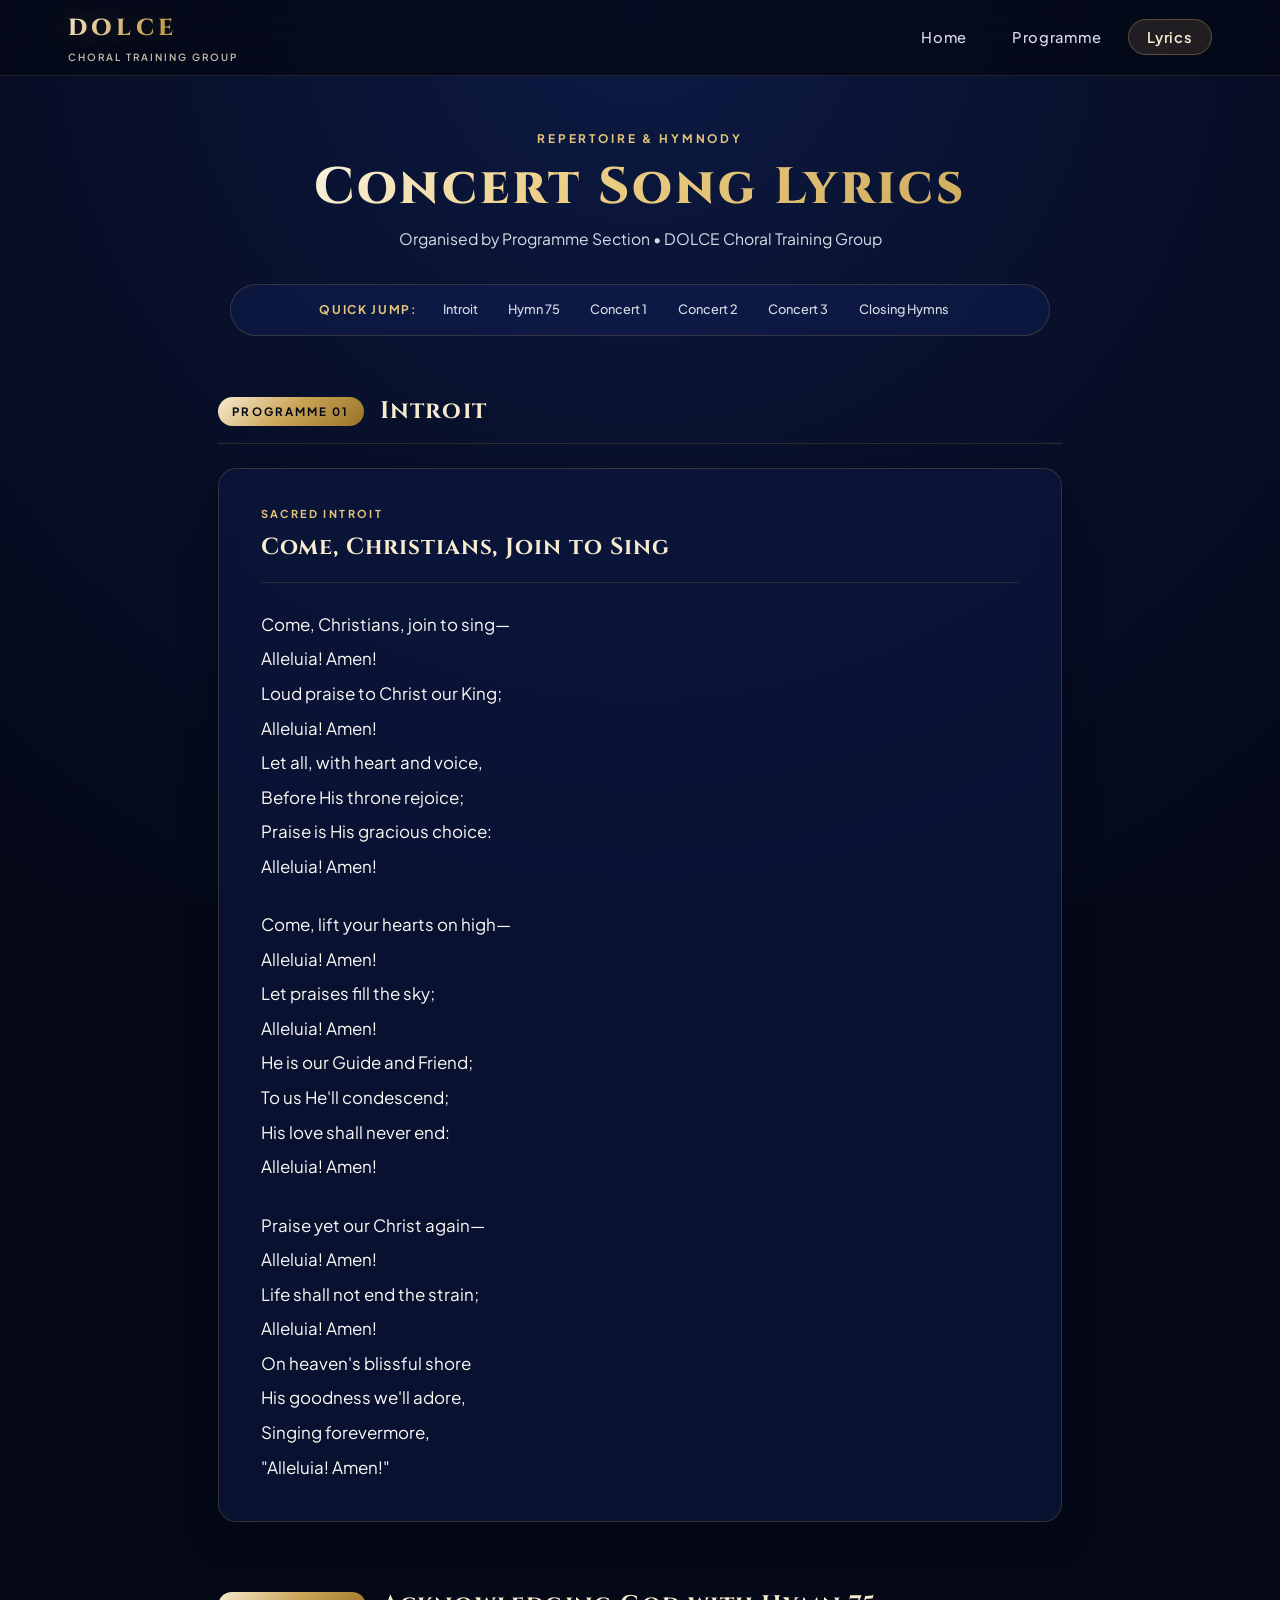
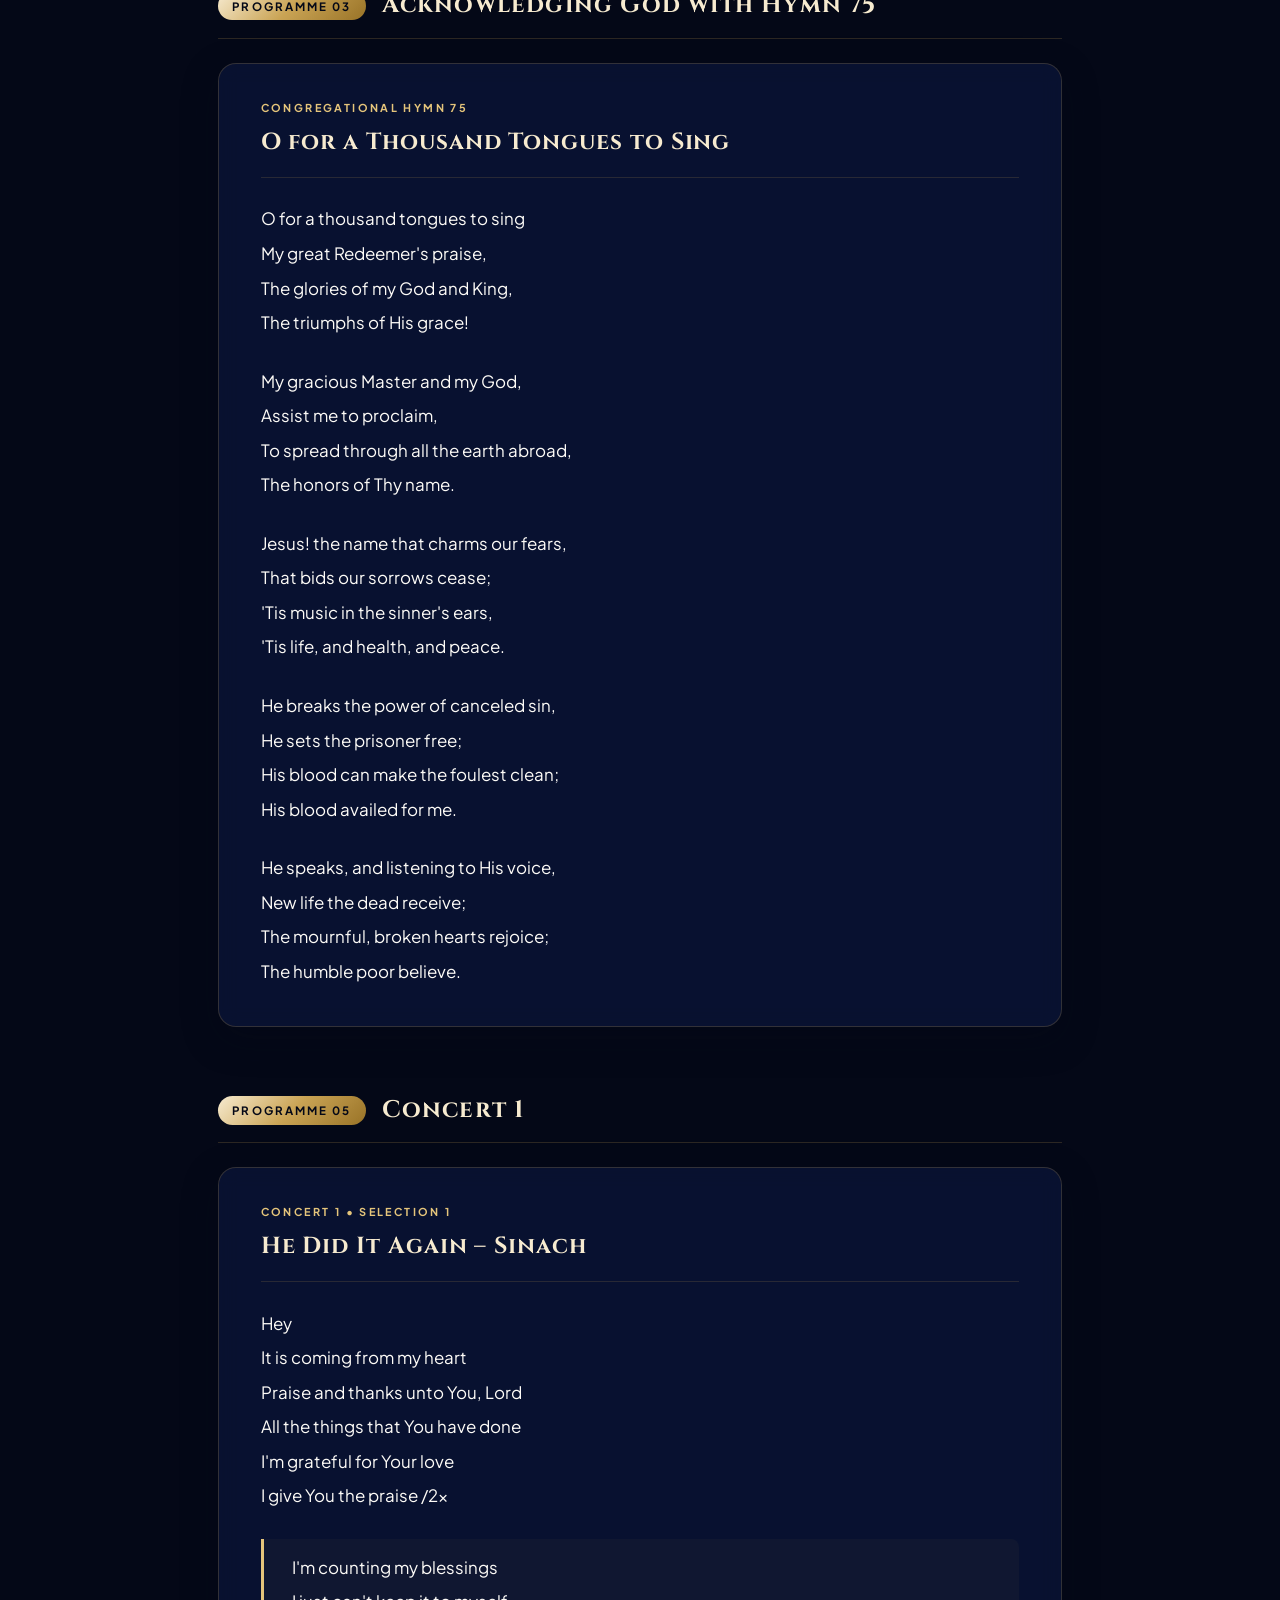
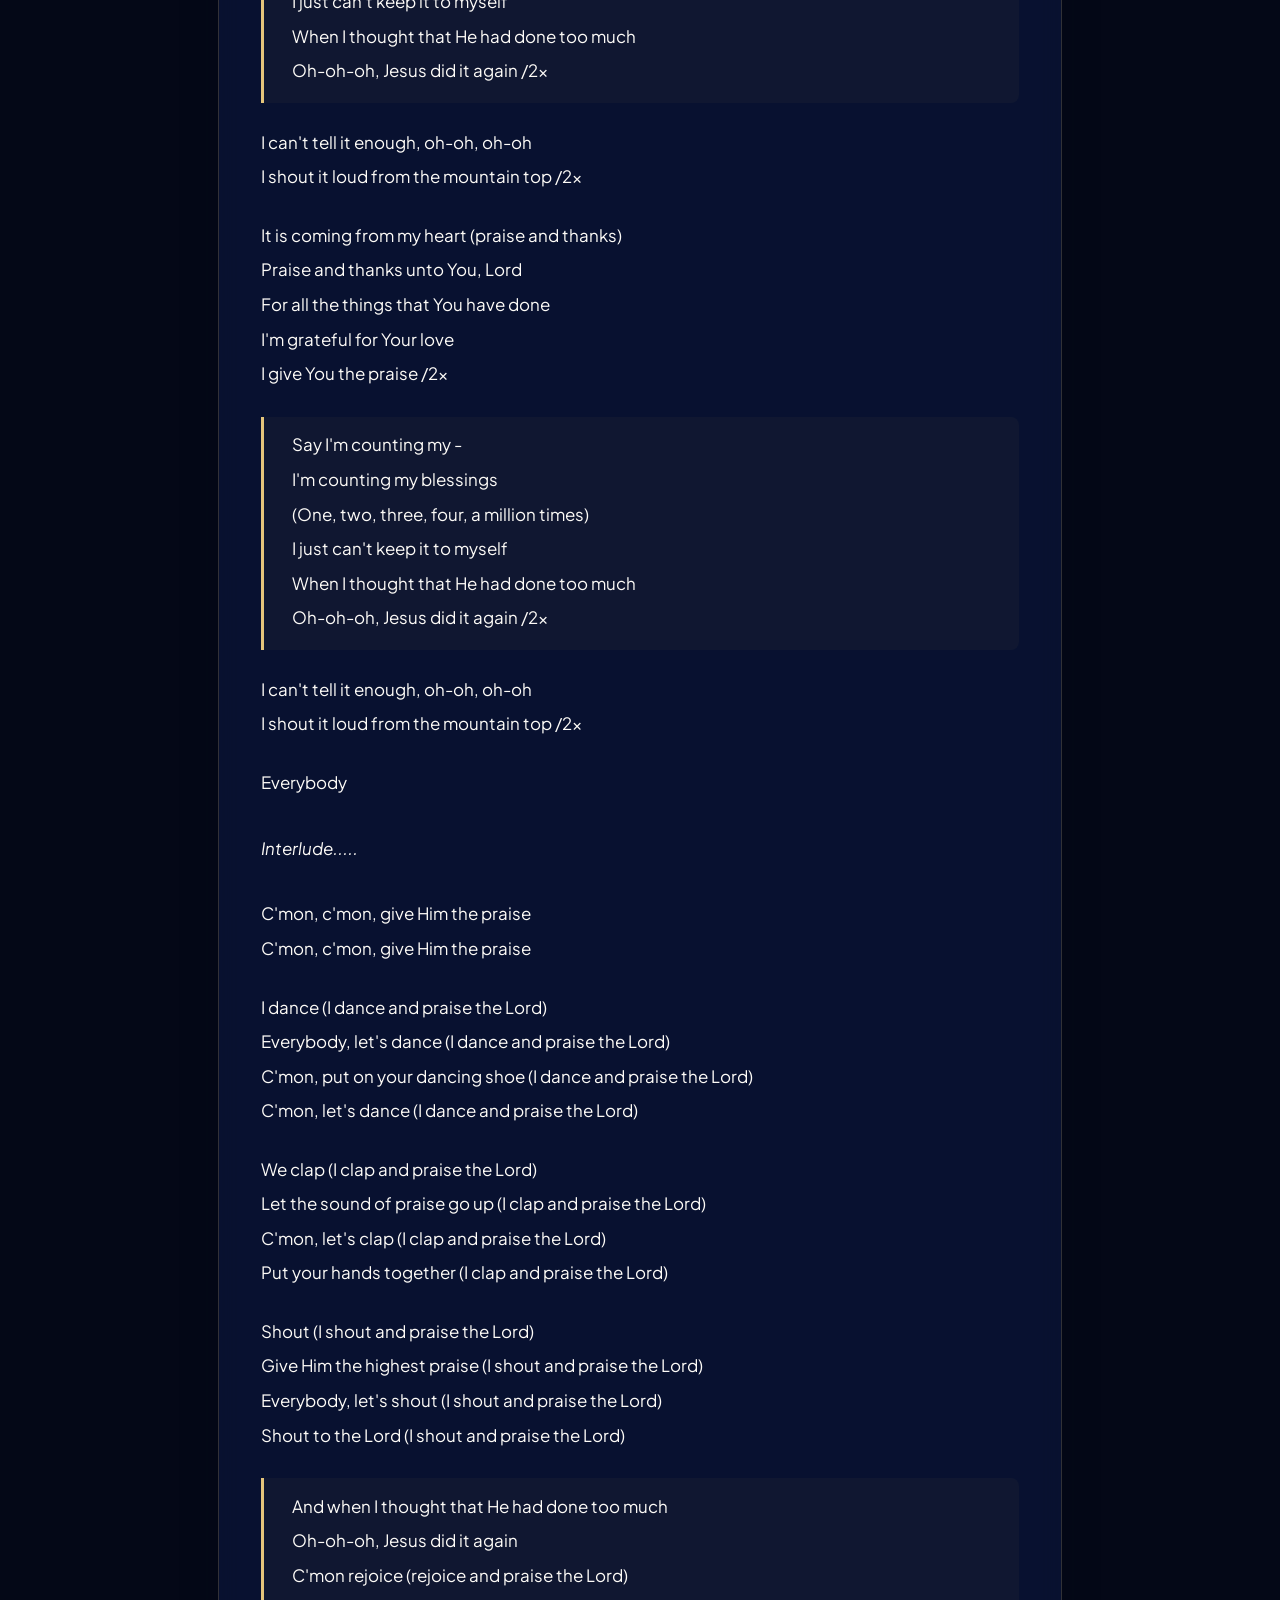
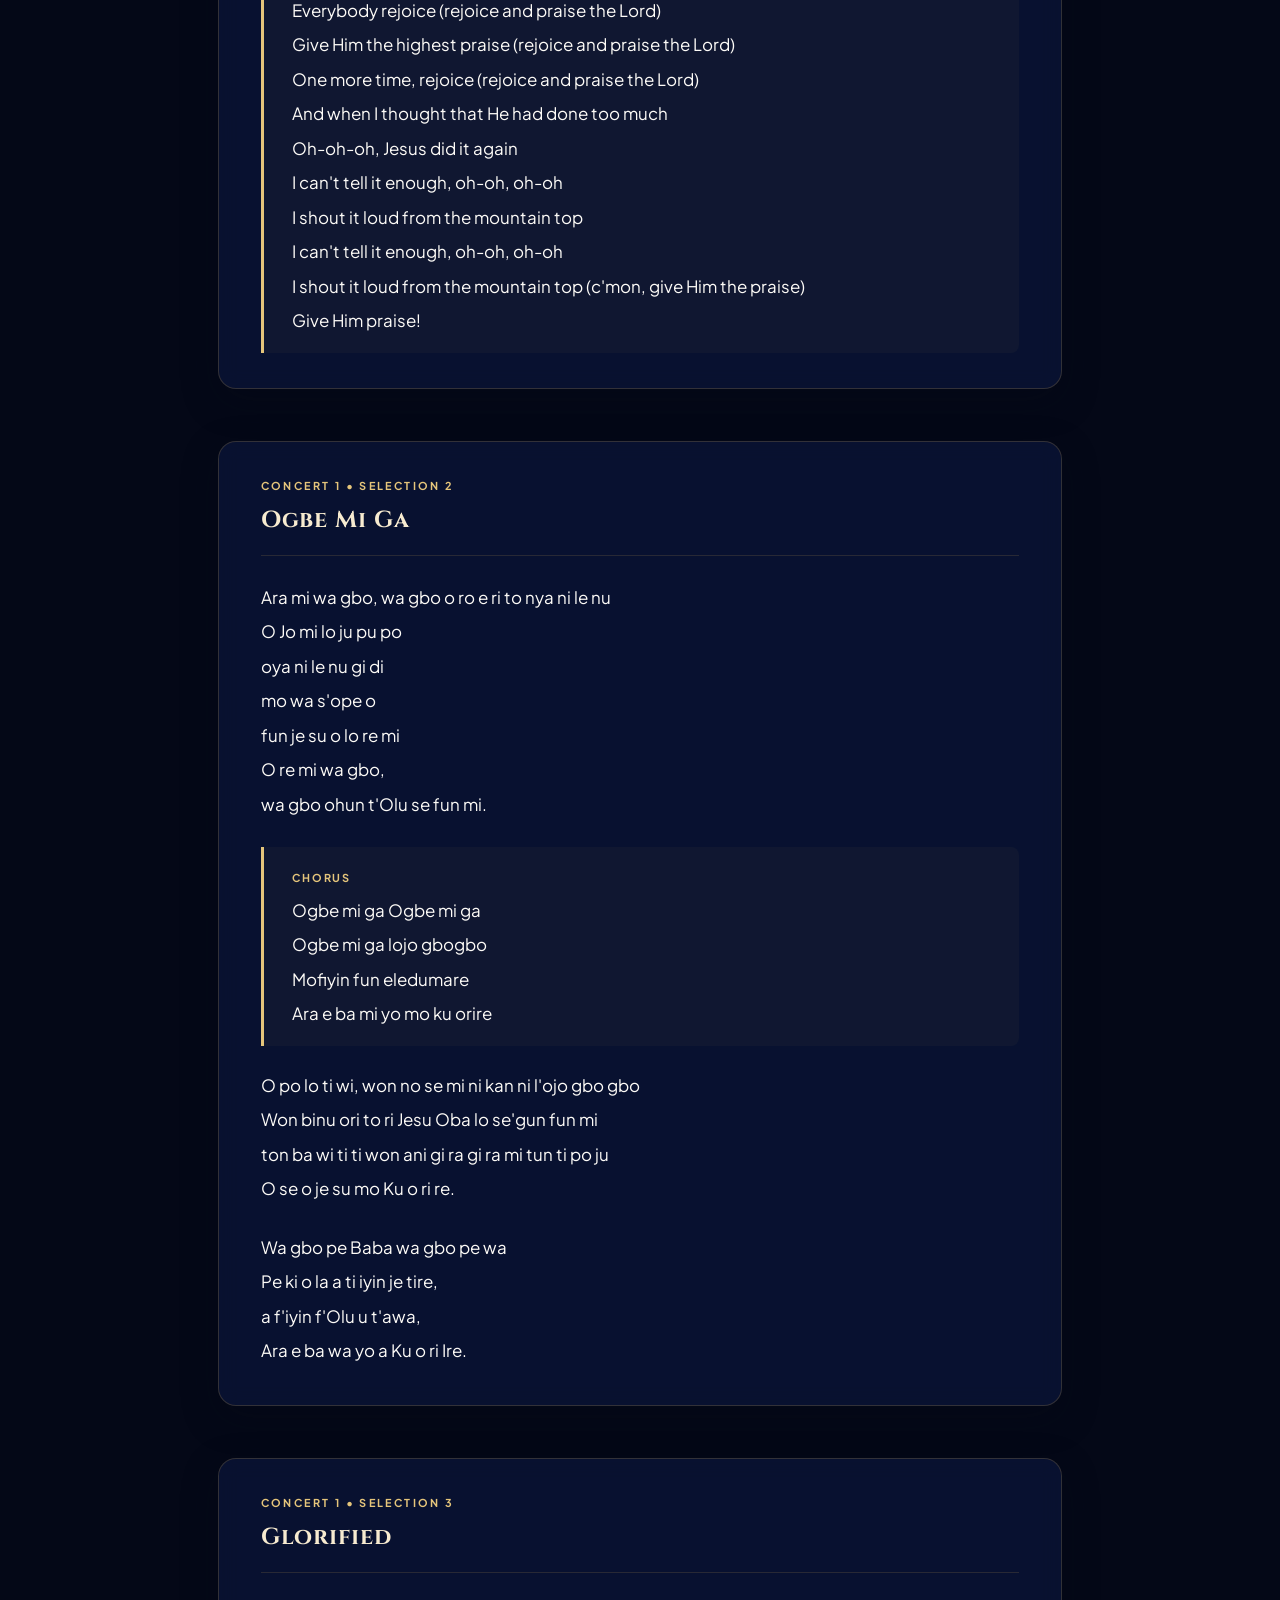
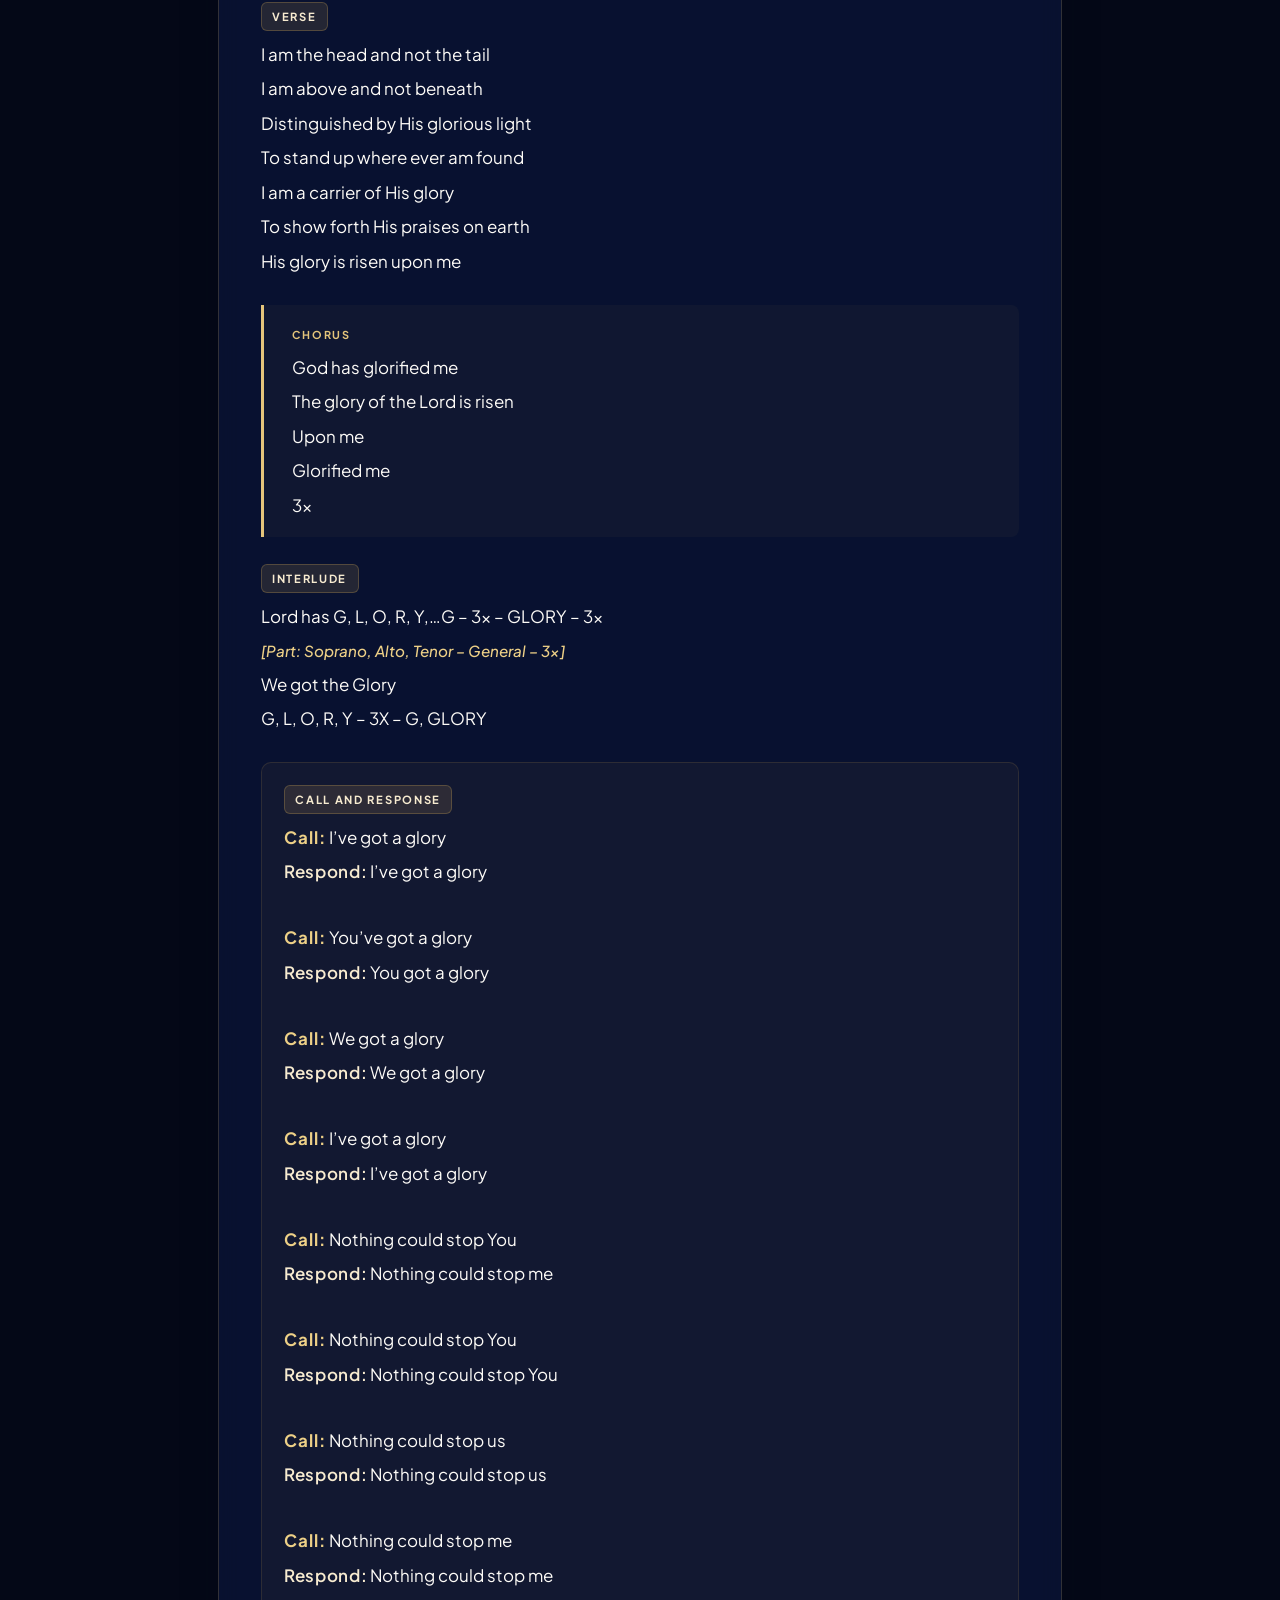
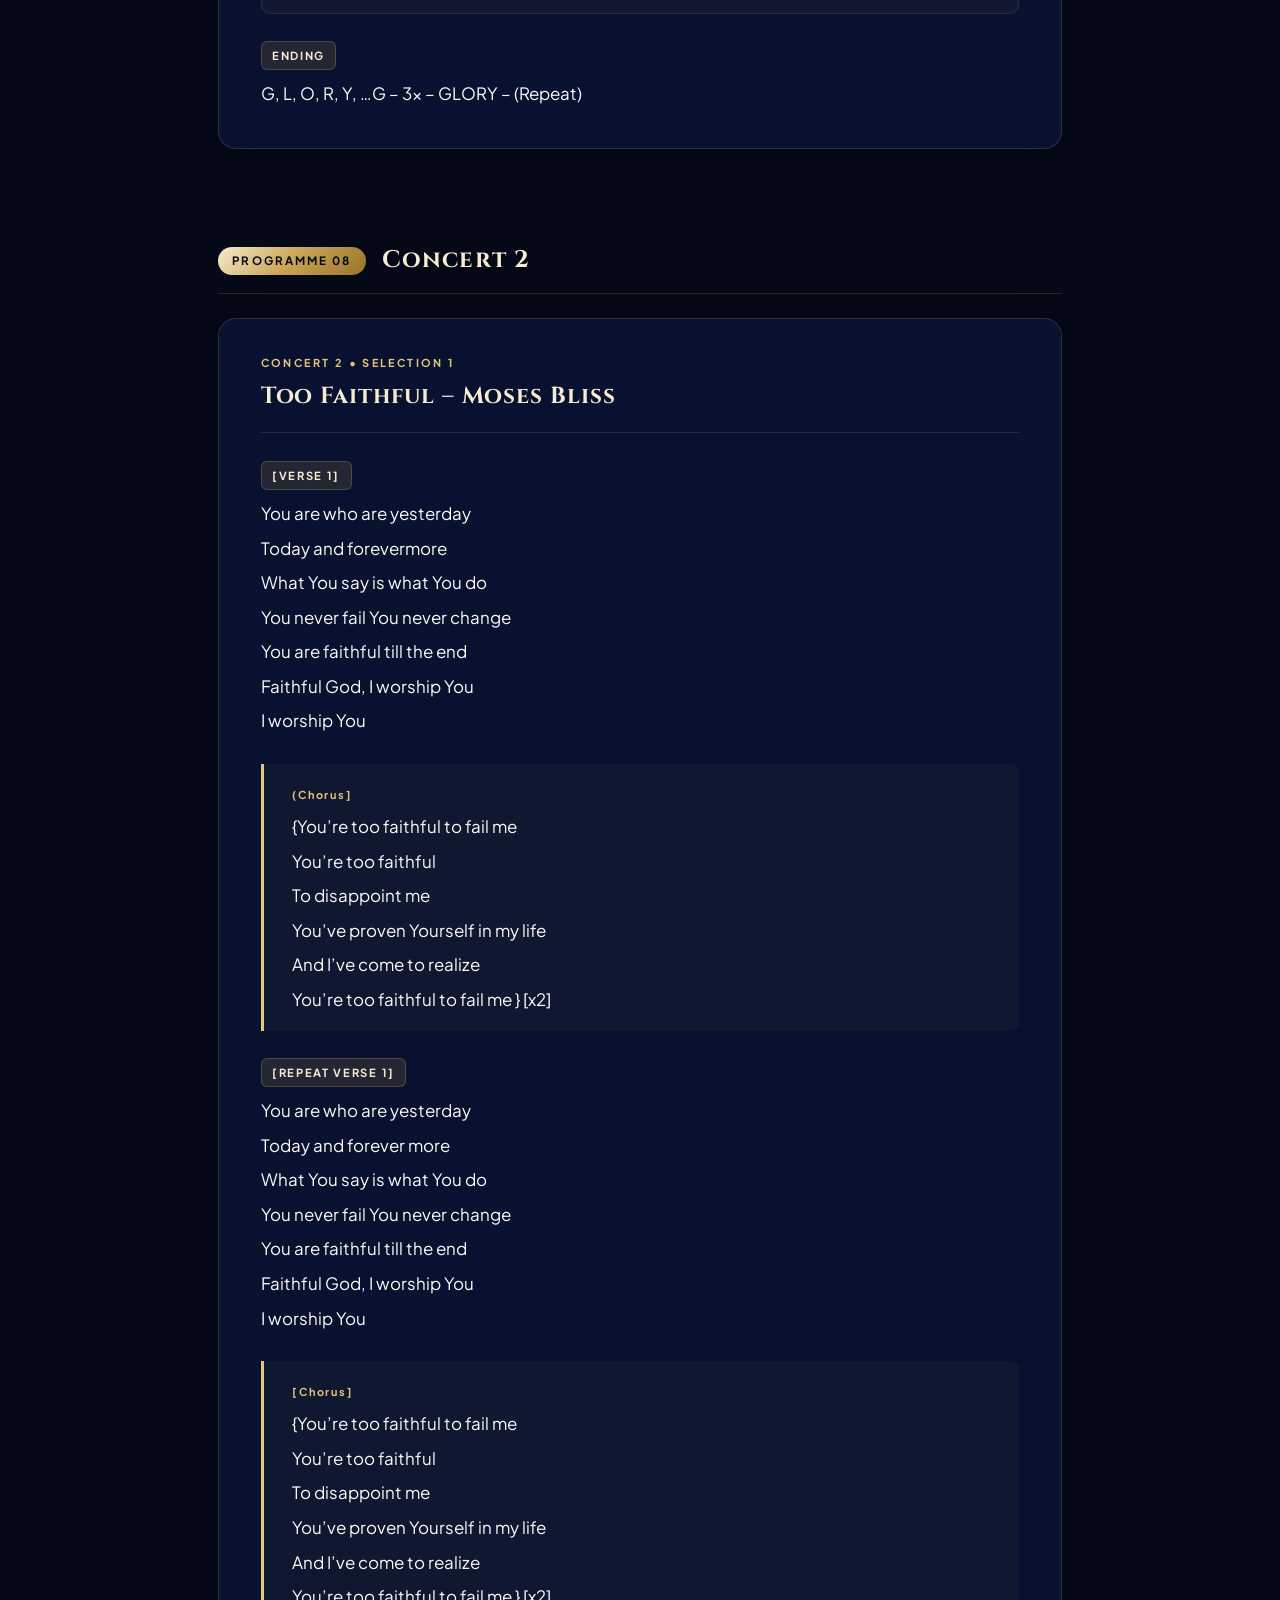
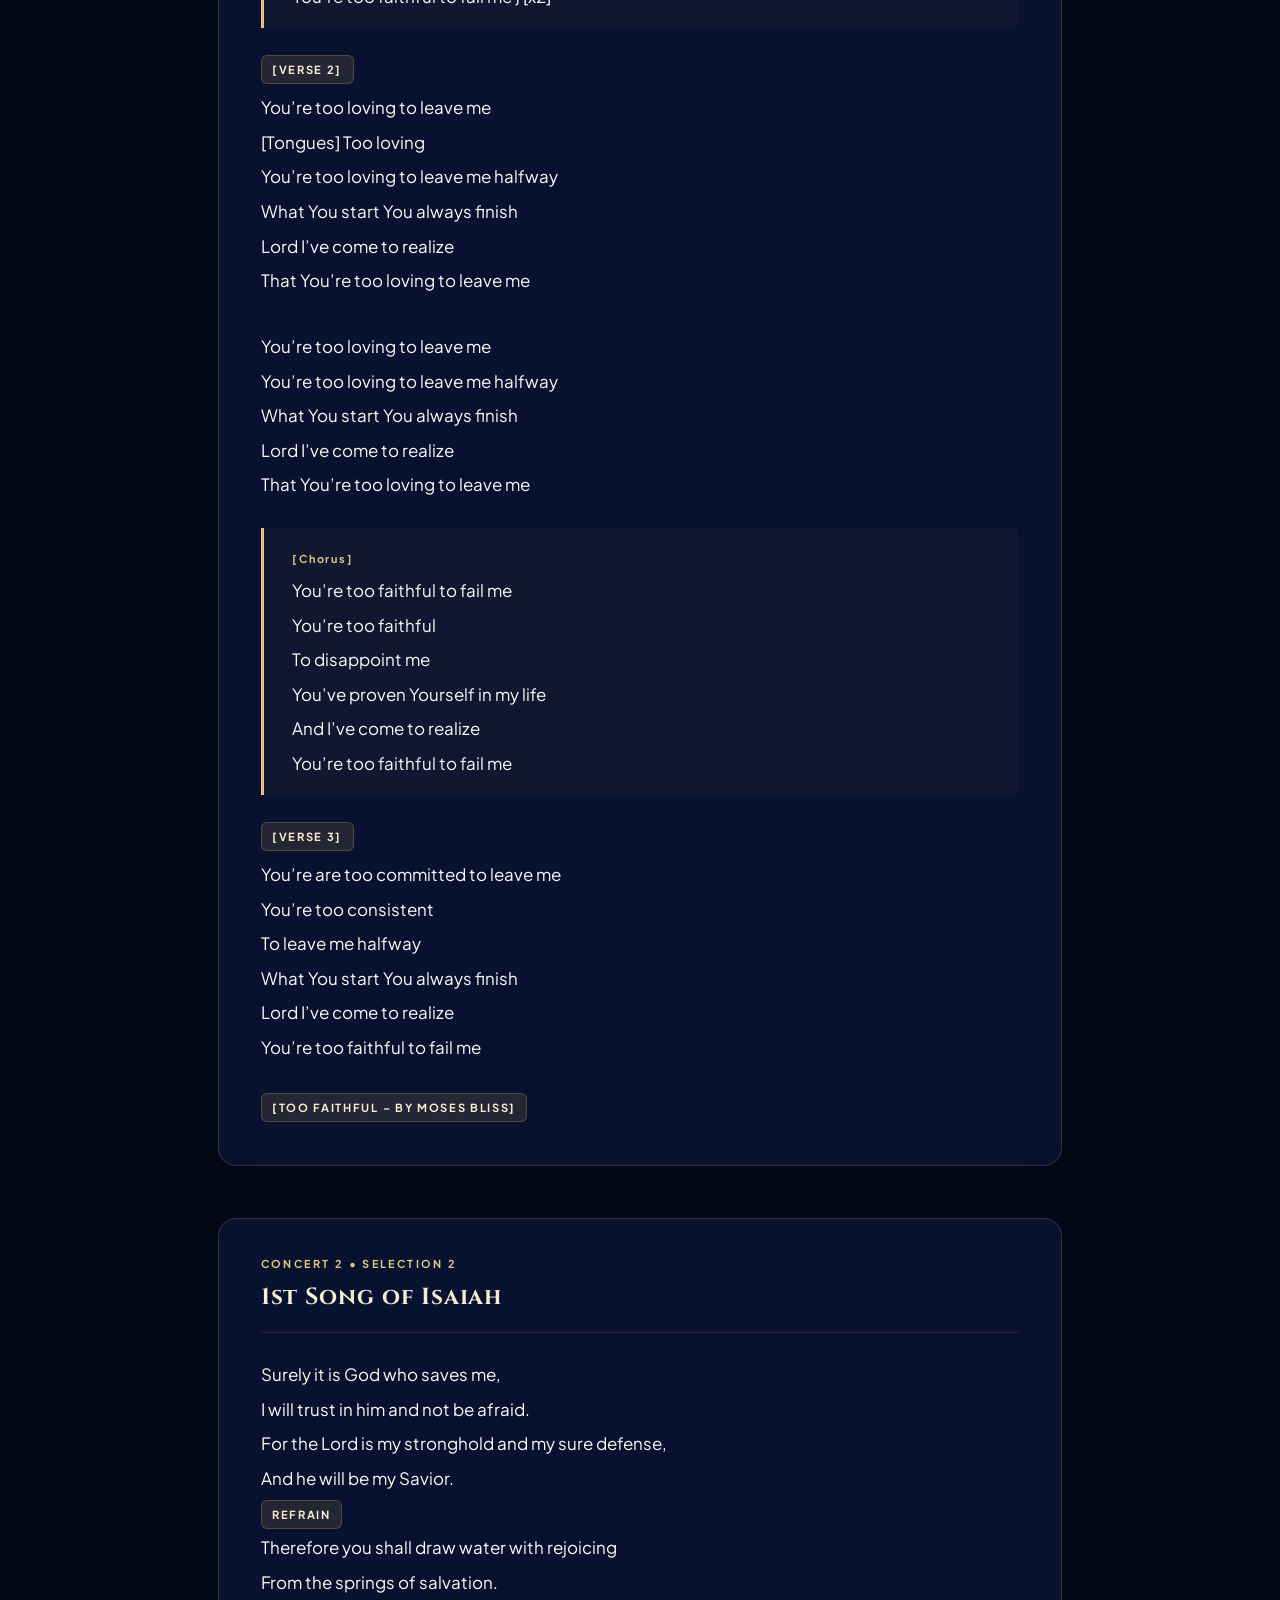
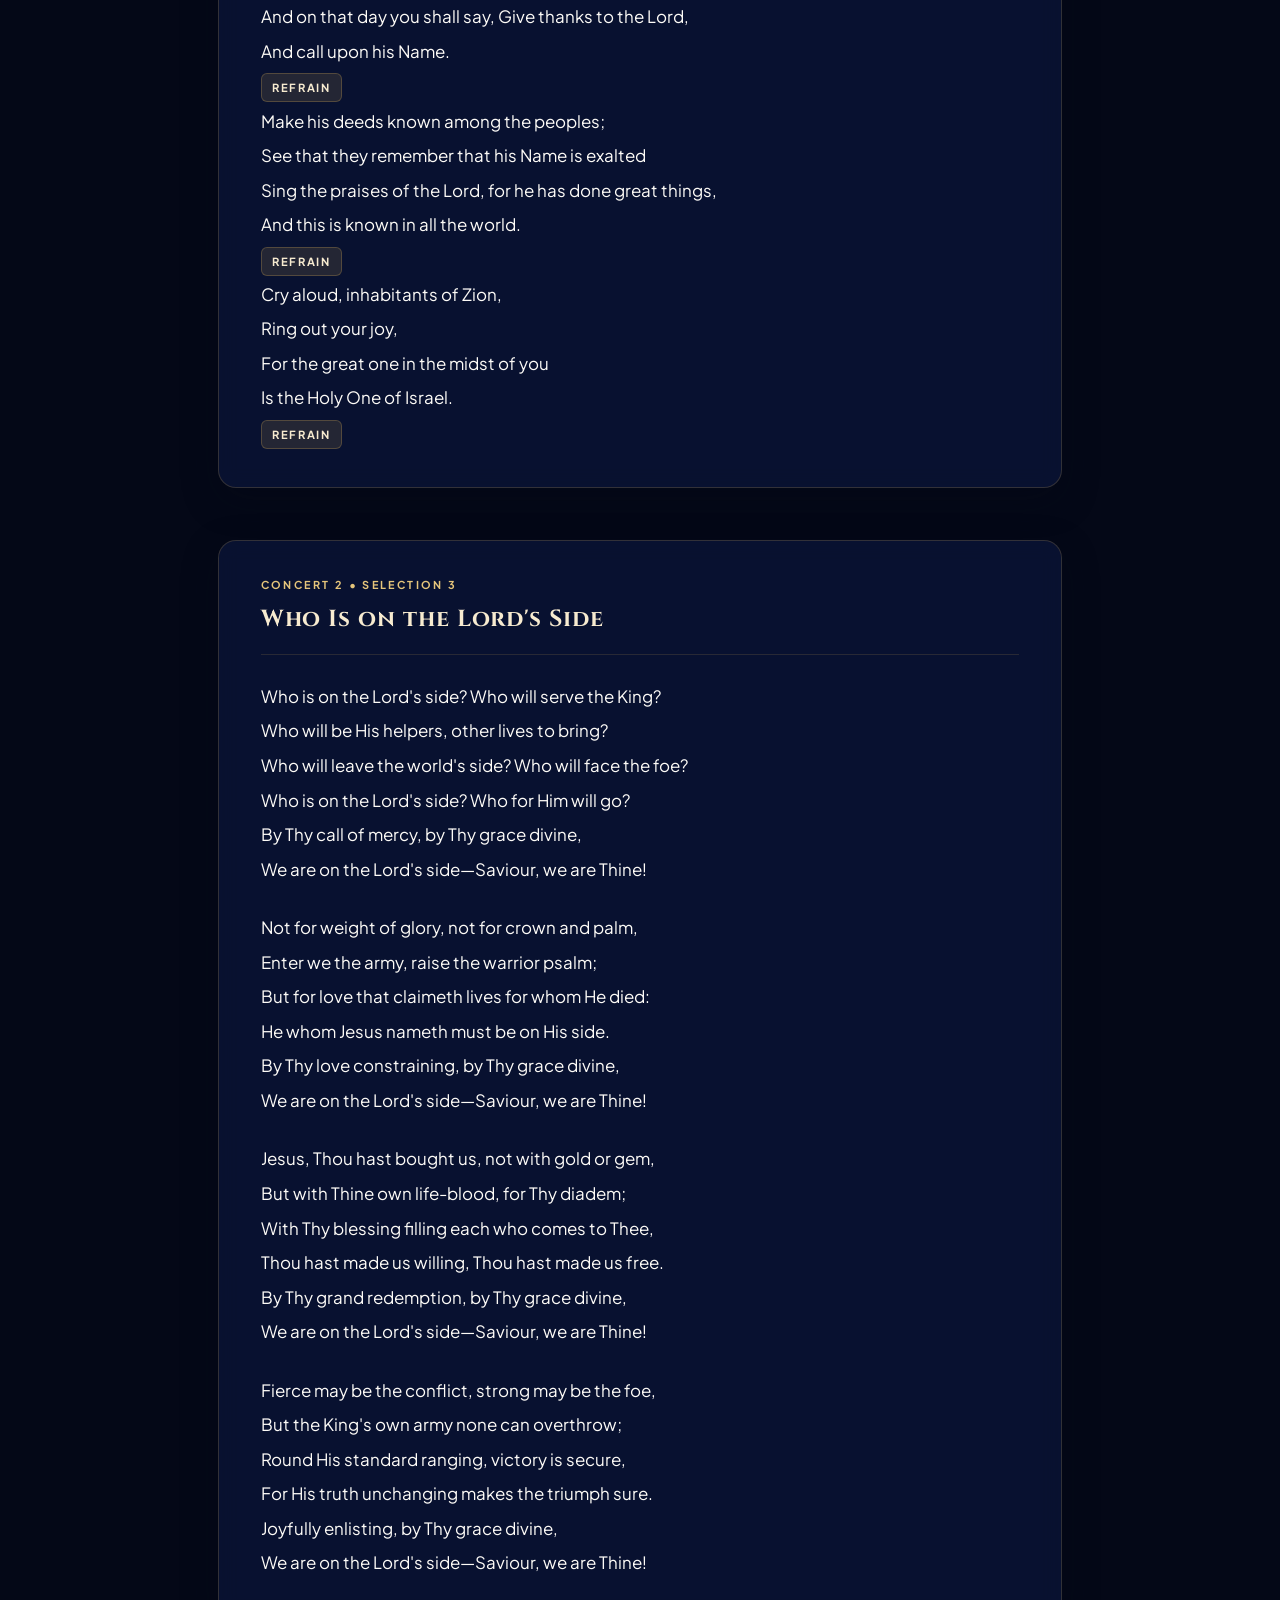
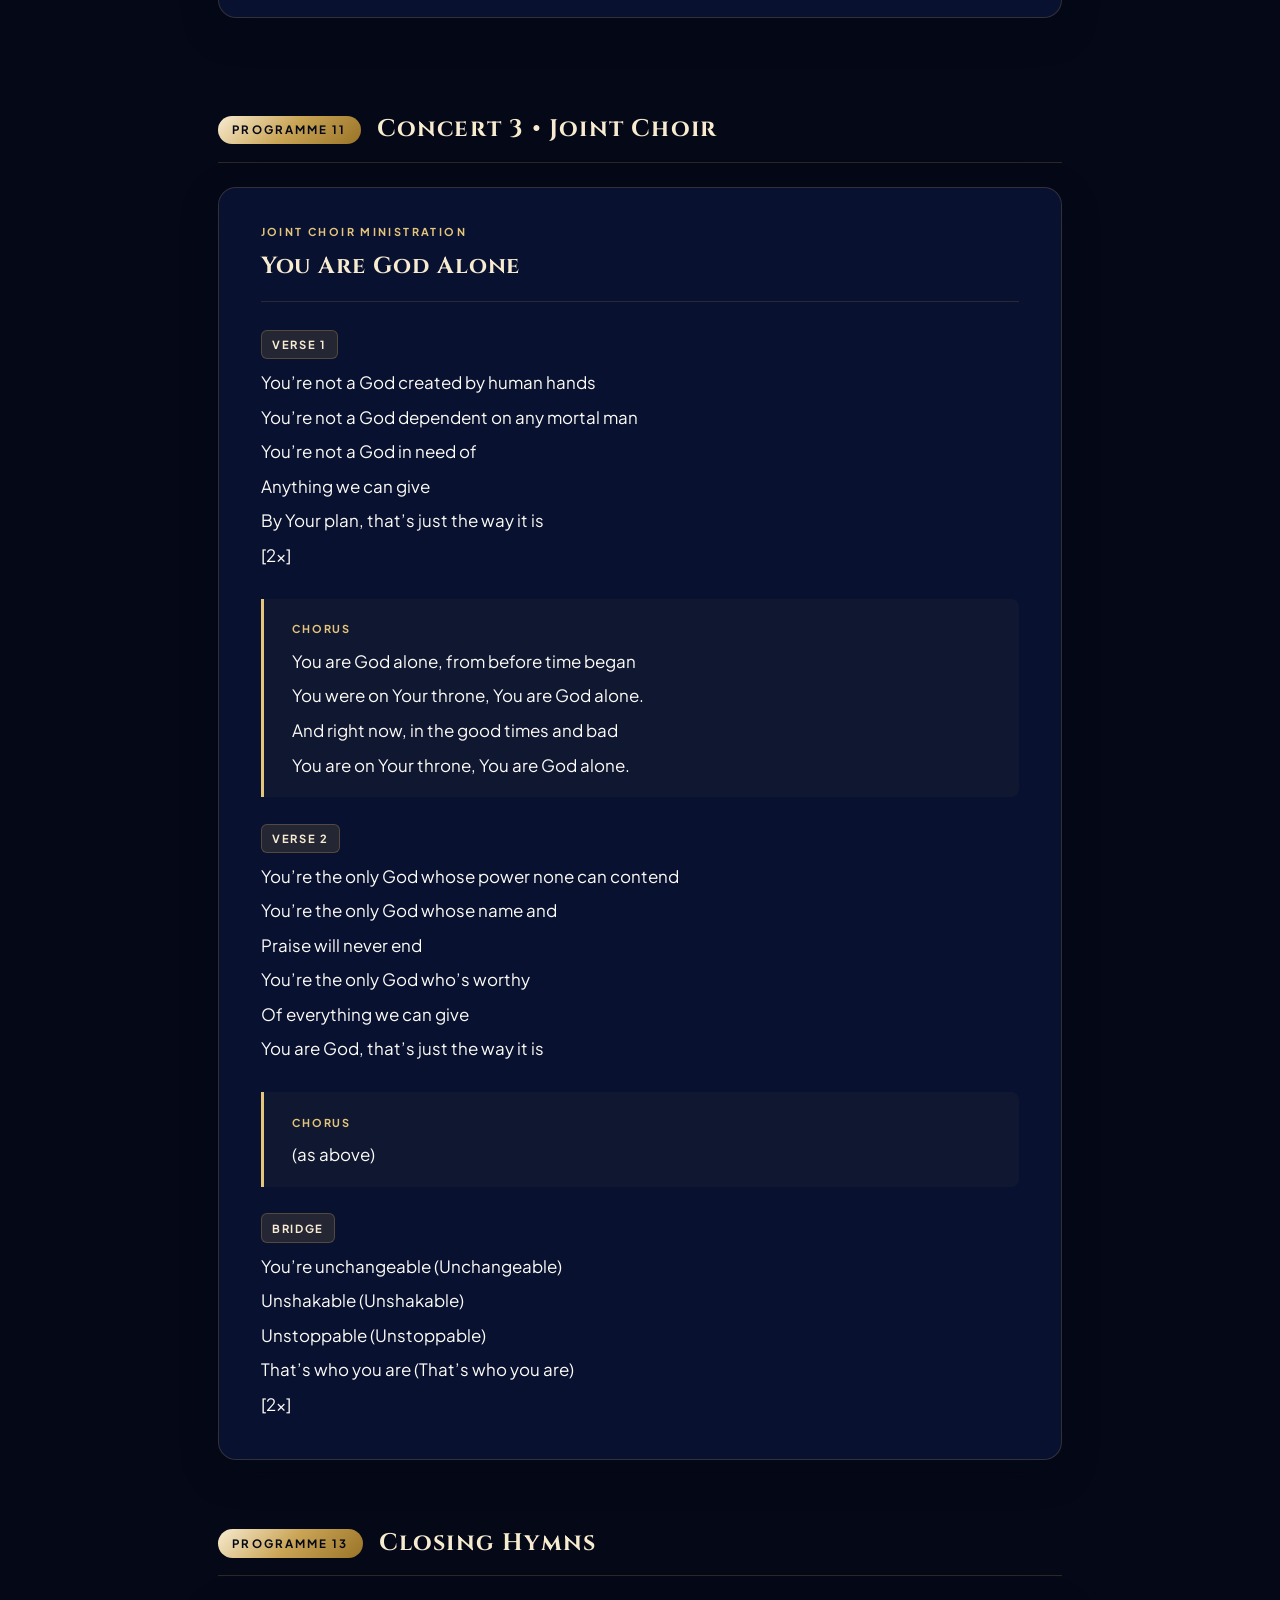
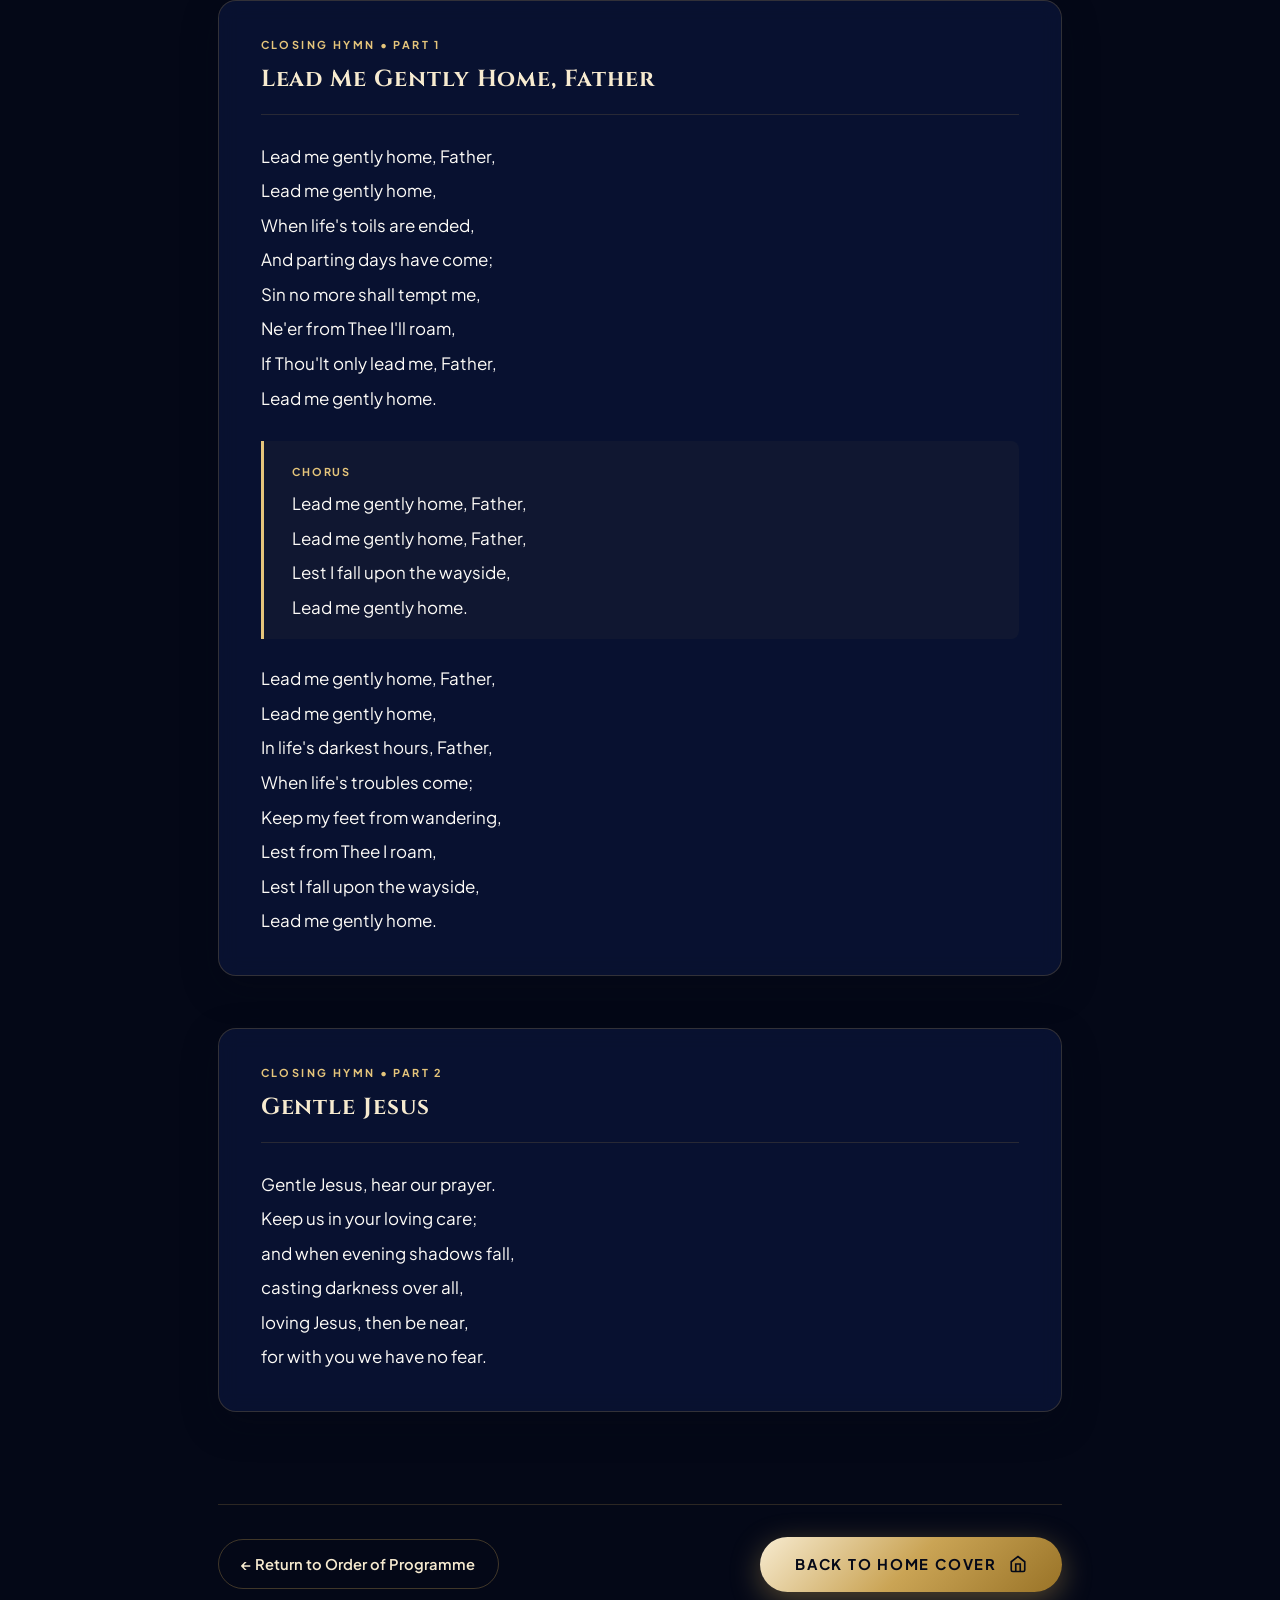
==== commit 04d417f3: "final" ====
--- a/lyrics.html
+++ b/lyrics.html
@@ -50,12 +50,11 @@
                 <span class="jump-title">Quick Jump:</span>
                 <div class="jump-pills">
                     <a href="#section-introit" class="jump-link">Introit</a>
-                    <a href="#section-opening-hymn" class="jump-link">Opening Hymn</a>
+                    <a href="#section-opening-hymn" class="jump-link">Hymn 75</a>
                     <a href="#section-concert-1" class="jump-link">Concert 1</a>
-                    <a href="#section-worship-song" class="jump-link">Worship Song</a>
                     <a href="#section-concert-2" class="jump-link">Concert 2</a>
                     <a href="#section-concert-3" class="jump-link">Concert 3</a>
-                    <a href="#section-closing-hymn" class="jump-link">Closing Hymn</a>
+                    <a href="#section-closing-hymn" class="jump-link">Closing Hymns</a>
                 </div>
             </nav>
         </div>
@@ -63,7 +62,7 @@
         <div class="lyrics-main-stream">
 
             <!-- ==========================================
-                 INTROIT
+                 1. INTROIT
                  ========================================== -->
             <section class="programme-lyric-block" id="section-introit">
                 <div class="block-badge-header">
@@ -114,18 +113,18 @@
             </section>
 
             <!-- ==========================================
-                 OPENING HYMN
+                 3. ACKNOWLEDGING GOD WITH HYMN 75
                  ========================================== -->
             <section class="programme-lyric-block" id="section-opening-hymn">
                 <div class="block-badge-header">
                     <span class="programme-step-pill">PROGRAMME 03</span>
-                    <h2 class="block-section-heading">Opening Hymn</h2>
+                    <h2 class="block-section-heading">Acknowledging God with Hymn 75</h2>
                 </div>
 
                 <article class="lyric-card" id="song-thousand-tongues">
                     <header class="lyric-card-header">
                         <div class="song-identity">
-                            <span class="music-genre-label">CONGREGATIONAL HYMN</span>
+                            <span class="music-genre-label">CONGREGATIONAL HYMN 75</span>
                             <h3 class="song-card-title">O for a Thousand Tongues to Sing</h3>
                         </div>
                     </header>
@@ -165,128 +164,22 @@
             </section>
 
             <!-- ==========================================
-                 CONCERT 1
+                 5. CONCERT 1
                  ========================================== -->
             <section class="programme-lyric-block" id="section-concert-1">
                 <div class="block-badge-header">
-                    <span class="programme-step-pill">PROGRAMME 04</span>
+                    <span class="programme-step-pill">PROGRAMME 05</span>
                     <h2 class="block-section-heading">Concert 1</h2>
                 </div>
 
                 <div class="songs-group-grid">
                     
-                    <!-- 1. GLORIFIED -->
-                    <article class="lyric-card" id="song-glorified">
+                    <!-- 1. HE DID IT AGAIN (SINACH) -->
+                    <article class="lyric-card" id="song-he-did-it-again">
                         <header class="lyric-card-header">
                             <div class="song-identity">
                                 <span class="music-genre-label">CONCERT 1 &bull; SELECTION 1</span>
-                                <h3 class="song-card-title">Glorified</h3>
-                            </div>
-                        </header>
-                        <div class="lyric-card-body">
-                            <div class="lyric-stanza">
-                                <span class="section-tag-pill">VERSE</span>
-                                <p>I am the head and not the tail</p>
-                                <p>I am above and not beneath</p>
-                                <p>Distinguished by His glorious light</p>
-                                <p>To stand up where ever am found</p>
-                                <p>I am a carrier of His glory</p>
-                                <p>To show forth His praises on earth</p>
-                                <p>His glory is risen upon me</p>
-                            </div>
-
-                            <div class="lyric-stanza chorus-stanza">
-                                <span class="chorus-badge">CHORUS</span>
-                                <p>God has glorified me</p>
-                                <p>The glory of the Lord is risen</p>
-                                <p>Upon me</p>
-                                <p>Glorified me</p>
-                                <p>3x</p>
-                            </div>
-
-                            <div class="lyric-stanza">
-                                <span class="section-tag-pill">INTERLUDE</span>
-                                <p>Lord has G, L, O, R, Y,…G – 3x – GLORY – 3x</p>
-                                <p class="note-part">[Part: Soprano, Alto, Tenor – General – 3x]</p>
-                                <p>We got the Glory</p>
-                                <p>G, L, O, R, Y – 3X – G, GLORY</p>
-                            </div>
-
-                            <div class="lyric-stanza dialogue-block">
-                                <span class="section-tag-pill">CALL AND RESPONSE</span>
-                                <p><strong class="call-lead">Call:</strong> I’ve got a glory</p>
-                                <p><strong class="resp-lead">Respond:</strong> I’ve got a glory</p>
-                                <br>
-                                <p><strong class="call-lead">Call:</strong> You’ve got a glory</p>
-                                <p><strong class="resp-lead">Respond:</strong> You got a glory</p>
-                                <br>
-                                <p><strong class="call-lead">Call:</strong> We got a glory</p>
-                                <p><strong class="resp-lead">Respond:</strong> We got a glory</p>
-                                <br>
-                                <p><strong class="call-lead">Call:</strong> I’ve got a glory</p>
-                                <p><strong class="resp-lead">Respond:</strong> I’ve got a glory</p>
-                                <br>
-                                <p><strong class="call-lead">Call:</strong> Nothing could stop You</p>
-                                <p><strong class="resp-lead">Respond:</strong> Nothing could stop me</p>
-                                <br>
-                                <p><strong class="call-lead">Call:</strong> Nothing could stop You</p>
-                                <p><strong class="resp-lead">Respond:</strong> Nothing could stop You</p>
-                                <br>
-                                <p><strong class="call-lead">Call:</strong> Nothing could stop us</p>
-                                <p><strong class="resp-lead">Respond:</strong> Nothing could stop us</p>
-                                <br>
-                                <p><strong class="call-lead">Call:</strong> Nothing could stop me</p>
-                                <p><strong class="resp-lead">Respond:</strong> Nothing could stop me</p>
-                            </div>
-
-                            <div class="lyric-stanza">
-                                <span class="section-tag-pill">ENDING</span>
-                                <p>G, L, O, R, Y, …G – 3x – GLORY – (Repeat)</p>
-                            </div>
-                        </div>
-                    </article>
-
-                    <!-- 2. OGBE MI GA -->
-                    <article class="lyric-card" id="song-ogbe-mi-ga">
-                        <header class="lyric-card-header">
-                            <div class="song-identity">
-                                <span class="music-genre-label">CONCERT 1 &bull; SELECTION 2</span>
-                                <h3 class="song-card-title">Ogbe Mi Ga</h3>
-                            </div>
-                        </header>
-                        <div class="lyric-card-body">
-                            <div class="lyric-stanza">
-                                <p>Ara mi wa gbo, wa gbo o ro e ri to nya ni le nu</p>
-                                <p>O Jo mi lo ju pu po</p>
-                                <p>oya ni le nu gi di</p>
-                                <p>mo wa s'ope o</p>
-                                <p>fun je su o lo re mi</p>
-                                <p>O re mi wa gbo,</p>
-                                <p>wa gbo ohun t'Olu se fun mi.</p>
-                            </div>
-
-                            <div class="lyric-stanza">
-                                <p>O po lo ti wi, won no se mi ni kan ni l'ojo gbo gbo</p>
-                                <p>Won binu ori to ri Jesu Oba lo se'gun fun mi</p>
-                                <p>ton ba wi ti ti won ani gi ra gi ra mi tun ti po ju</p>
-                                <p>O se o je su mo Ku o ri re.</p>
-                            </div>
-
-                            <div class="lyric-stanza chorus-stanza">
-                                <p>Wa gbo pe Baba wa gbo pe wa</p>
-                                <p>Pe ki o la a ti iyin je tire,</p>
-                                <p>a f'iyin f'Olu u t'awa,</p>
-                                <p>Ara e ba wa yo a Ku o ri Ire.</p>
-                            </div>
-                        </div>
-                    </article>
-
-                    <!-- 3. COUNTING MY BLESSINGS -->
-                    <article class="lyric-card" id="song-counting-my-blessings">
-                        <header class="lyric-card-header">
-                            <div class="song-identity">
-                                <span class="music-genre-label">CONCERT 1 &bull; SELECTION 3</span>
-                                <h3 class="song-card-title">Counting My Blessings</h3>
+                                <h3 class="song-card-title">He Did It Again &ndash; Sinach</h3>
                             </div>
                         </header>
                         <div class="lyric-card-body">
@@ -380,84 +273,233 @@
                             </div>
                         </div>
                     </article>
+
+                    <!-- 2. OGBE MI GA -->
+                    <article class="lyric-card" id="song-ogbe-mi-ga">
+                        <header class="lyric-card-header">
+                            <div class="song-identity">
+                                <span class="music-genre-label">CONCERT 1 &bull; SELECTION 2</span>
+                                <h3 class="song-card-title">Ogbe Mi Ga</h3>
+                            </div>
+                        </header>
+                        <div class="lyric-card-body">
+                            <div class="lyric-stanza">
+                                <p>Ara mi wa gbo, wa gbo o ro e ri to nya ni le nu</p>
+                                <p>O Jo mi lo ju pu po</p>
+                                <p>oya ni le nu gi di</p>
+                                <p>mo wa s'ope o</p>
+                                <p>fun je su o lo re mi</p>
+                                <p>O re mi wa gbo,</p>
+                                <p>wa gbo ohun t'Olu se fun mi.</p>
+                            </div>
+
+                            <div class="lyric-stanza chorus-stanza">
+                                <span class="chorus-badge">CHORUS</span>
+                                <p>Ogbe mi ga Ogbe mi ga</p>
+                                <p>Ogbe mi ga lojo gbogbo</p>
+                                <p>Mofiyin fun eledumare</p>
+                                <p>Ara e ba mi yo mo ku orire</p>
+                            </div>
+
+                            <div class="lyric-stanza">
+                                <p>O po lo ti wi, won no se mi ni kan ni l'ojo gbo gbo</p>
+                                <p>Won binu ori to ri Jesu Oba lo se'gun fun mi</p>
+                                <p>ton ba wi ti ti won ani gi ra gi ra mi tun ti po ju</p>
+                                <p>O se o je su mo Ku o ri re.</p>
+                            </div>
+
+                            <div class="lyric-stanza">
+                                <p>Wa gbo pe Baba wa gbo pe wa</p>
+                                <p>Pe ki o la a ti iyin je tire,</p>
+                                <p>a f'iyin f'Olu u t'awa,</p>
+                                <p>Ara e ba wa yo a Ku o ri Ire.</p>
+                            </div>
+                        </div>
+                    </article>
+
+                    <!-- 3. GLORIFIED -->
+                    <article class="lyric-card" id="song-glorified">
+                        <header class="lyric-card-header">
+                            <div class="song-identity">
+                                <span class="music-genre-label">CONCERT 1 &bull; SELECTION 3</span>
+                                <h3 class="song-card-title">Glorified</h3>
+                            </div>
+                        </header>
+                        <div class="lyric-card-body">
+                            <div class="lyric-stanza">
+                                <span class="section-tag-pill">VERSE</span>
+                                <p>I am the head and not the tail</p>
+                                <p>I am above and not beneath</p>
+                                <p>Distinguished by His glorious light</p>
+                                <p>To stand up where ever am found</p>
+                                <p>I am a carrier of His glory</p>
+                                <p>To show forth His praises on earth</p>
+                                <p>His glory is risen upon me</p>
+                            </div>
+
+                            <div class="lyric-stanza chorus-stanza">
+                                <span class="chorus-badge">CHORUS</span>
+                                <p>God has glorified me</p>
+                                <p>The glory of the Lord is risen</p>
+                                <p>Upon me</p>
+                                <p>Glorified me</p>
+                                <p>3x</p>
+                            </div>
+
+                            <div class="lyric-stanza">
+                                <span class="section-tag-pill">INTERLUDE</span>
+                                <p>Lord has G, L, O, R, Y,…G – 3x – GLORY – 3x</p>
+                                <p class="note-part">[Part: Soprano, Alto, Tenor – General – 3x]</p>
+                                <p>We got the Glory</p>
+                                <p>G, L, O, R, Y – 3X – G, GLORY</p>
+                            </div>
+
+                            <div class="lyric-stanza dialogue-block">
+                                <span class="section-tag-pill">CALL AND RESPONSE</span>
+                                <p><strong class="call-lead">Call:</strong> I’ve got a glory</p>
+                                <p><strong class="resp-lead">Respond:</strong> I’ve got a glory</p>
+                                <br>
+                                <p><strong class="call-lead">Call:</strong> You’ve got a glory</p>
+                                <p><strong class="resp-lead">Respond:</strong> You got a glory</p>
+                                <br>
+                                <p><strong class="call-lead">Call:</strong> We got a glory</p>
+                                <p><strong class="resp-lead">Respond:</strong> We got a glory</p>
+                                <br>
+                                <p><strong class="call-lead">Call:</strong> I’ve got a glory</p>
+                                <p><strong class="resp-lead">Respond:</strong> I’ve got a glory</p>
+                                <br>
+                                <p><strong class="call-lead">Call:</strong> Nothing could stop You</p>
+                                <p><strong class="resp-lead">Respond:</strong> Nothing could stop me</p>
+                                <br>
+                                <p><strong class="call-lead">Call:</strong> Nothing could stop You</p>
+                                <p><strong class="resp-lead">Respond:</strong> Nothing could stop You</p>
+                                <br>
+                                <p><strong class="call-lead">Call:</strong> Nothing could stop us</p>
+                                <p><strong class="resp-lead">Respond:</strong> Nothing could stop us</p>
+                                <br>
+                                <p><strong class="call-lead">Call:</strong> Nothing could stop me</p>
+                                <p><strong class="resp-lead">Respond:</strong> Nothing could stop me</p>
+                            </div>
+
+                            <div class="lyric-stanza">
+                                <span class="section-tag-pill">ENDING</span>
+                                <p>G, L, O, R, Y, …G – 3x – GLORY – (Repeat)</p>
+                            </div>
+                        </div>
+                    </article>
+
                 </div>
             </section>
 
             <!-- ==========================================
-                 OTHER PROGRAMME SONG
-                 ========================================== -->
-            <section class="programme-lyric-block" id="section-worship-song">
-                <div class="block-badge-header">
-                    <span class="programme-step-pill">PROGRAMME 07</span>
-                    <h2 class="block-section-heading">Other Programme Song</h2>
-                </div>
-
-                <article class="lyric-card" id="song-come-now-is-the-time">
-                    <header class="lyric-card-header">
-                        <div class="song-identity">
-                            <span class="music-genre-label">DEVOTIONAL WORSHIP</span>
-                            <h3 class="song-card-title">Come, Now Is the Time to Worship</h3>
-                        </div>
-                    </header>
-                    <div class="lyric-card-body">
-                        <div class="lyric-stanza">
-                            <p>Come, now is the time to worship</p>
-                            <p>Come, now is the time to give your heart</p>
-                            <p>Come, just as you are to worship</p>
-                            <p>Come, just as you are before your God</p>
-                            <p>Come</p>
-                        </div>
-
-                        <div class="lyric-stanza chorus-stanza">
-                            <p>One day ev'ry tongue will confess You are God</p>
-                            <p>One day ev'ry knee will bow</p>
-                            <p>Still the greatest treasure remains for those</p>
-                            <p>Who gladly choose you now</p>
-                        </div>
-
-                        <div class="lyric-stanza">
-                            <p>Come, now is the time to worship</p>
-                            <p>Come, now is the time to give your heart</p>
-                            <p>Come, just as you are to worship</p>
-                            <p>Come, just as you are before your God</p>
-                            <p>Come</p>
-                        </div>
-
-                        <div class="lyric-stanza chorus-stanza">
-                            <p>One day ev'ry tongue will confess You are God</p>
-                            <p>One day ev'ry knee will bow</p>
-                            <p>Still the greatest treasure remains for those,</p>
-                            <p>Who gladly choose you now</p>
-                        </div>
-
-                        <div class="lyric-stanza">
-                            <p>Come, now is the time to worship</p>
-                            <p>Come, now is the time to give your heart</p>
-                            <p>Come, just as you are to worship</p>
-                            <p>Oh, come, just as you are before your God</p>
-                            <p>Come</p>
-                            <p>Come</p>
-                        </div>
-                    </div>
-                </article>
-            </section>
-
-            <!-- ==========================================
-                 CONCERT 2
+                 8. CONCERT 2
                  ========================================== -->
             <section class="programme-lyric-block" id="section-concert-2">
                 <div class="block-badge-header">
-                    <span class="programme-step-pill">PROGRAMME 09</span>
+                    <span class="programme-step-pill">PROGRAMME 08</span>
                     <h2 class="block-section-heading">Concert 2</h2>
                 </div>
 
                 <div class="songs-group-grid">
                     
-                    <!-- 1. 1ST SONG OF ISAIAH -->
+                    <!-- 1. TOO FAITHFUL (MOSES BLISS AT END) -->
+                    <article class="lyric-card" id="song-too-faithful">
+                        <header class="lyric-card-header">
+                            <div class="song-identity">
+                                <span class="music-genre-label">CONCERT 2 &bull; SELECTION 1</span>
+                                <h3 class="song-card-title">Too Faithful &ndash; Moses Bliss</h3>
+                            </div>
+                        </header>
+                        <div class="lyric-card-body">
+                            <div class="lyric-stanza">
+                                <span class="section-tag-pill">[Verse 1]</span>
+                                <p>You are who are yesterday</p>
+                                <p>Today and forevermore</p>
+                                <p>What You say is what You do</p>
+                                <p>You never fail You never change</p>
+                                <p>You are faithful till the end</p>
+                                <p>Faithful God, I worship You</p>
+                                <p>I worship You</p>
+                            </div>
+
+                            <div class="lyric-stanza chorus-stanza">
+                                <span class="chorus-badge">(Chorus]</span>
+                                <p>{You’re too faithful to fail me</p>
+                                <p>You’re too faithful</p>
+                                <p>To disappoint me</p>
+                                <p>You’ve proven Yourself in my life</p>
+                                <p>And I’ve come to realize</p>
+                                <p>You’re too faithful to fail me } [x2]</p>
+                            </div>
+
+                            <div class="lyric-stanza">
+                                <span class="section-tag-pill">[Repeat Verse 1]</span>
+                                <p>You are who are yesterday</p>
+                                <p>Today and forever more</p>
+                                <p>What You say is what You do</p>
+                                <p>You never fail You never change</p>
+                                <p>You are faithful till the end</p>
+                                <p>Faithful God, I worship You</p>
+                                <p>I worship You</p>
+                            </div>
+
+                            <div class="lyric-stanza chorus-stanza">
+                                <span class="chorus-badge">[Chorus]</span>
+                                <p>{You’re too faithful to fail me</p>
+                                <p>You’re too faithful</p>
+                                <p>To disappoint me</p>
+                                <p>You’ve proven Yourself in my life</p>
+                                <p>And I’ve come to realize</p>
+                                <p>You’re too faithful to fail me } [x2]</p>
+                            </div>
+
+                            <div class="lyric-stanza">
+                                <span class="section-tag-pill">[Verse 2]</span>
+                                <p>You’re too loving to leave me</p>
+                                <p>[Tongues] Too loving</p>
+                                <p>You’re too loving to leave me halfway</p>
+                                <p>What You start You always finish</p>
+                                <p>Lord I’ve come to realize</p>
+                                <p>That You’re too loving to leave me</p>
+                                <br>
+                                <p>You’re too loving to leave me</p>
+                                <p>You’re too loving to leave me halfway</p>
+                                <p>What You start You always finish</p>
+                                <p>Lord I’ve come to realize</p>
+                                <p>That You’re too loving to leave me</p>
+                            </div>
+
+                            <div class="lyric-stanza chorus-stanza">
+                                <span class="chorus-badge">[Chorus]</span>
+                                <p>You’re too faithful to fail me</p>
+                                <p>You’re too faithful</p>
+                                <p>To disappoint me</p>
+                                <p>You’ve proven Yourself in my life</p>
+                                <p>And I’ve come to realize</p>
+                                <p>You’re too faithful to fail me</p>
+                            </div>
+
+                            <div class="lyric-stanza">
+                                <span class="section-tag-pill">[Verse 3]</span>
+                                <p>You’re are too committed to leave me</p>
+                                <p>You’re too consistent</p>
+                                <p>To leave me halfway</p>
+                                <p>What You start You always finish</p>
+                                <p>Lord I’ve come to realize</p>
+                                <p>You’re too faithful to fail me</p>
+                            </div>
+
+                            <div class="lyric-stanza signature-block">
+                                <span class="section-tag-pill">[Too Faithful – by Moses Bliss]</span>
+                            </div>
+                        </div>
+                    </article>
+
+                    <!-- 2. 1ST SONG OF ISAIAH -->
                     <article class="lyric-card" id="song-1st-song-of-isaiah">
                         <header class="lyric-card-header">
                             <div class="song-identity">
-                                <span class="music-genre-label">CONCERT 2 &bull; SELECTION 1</span>
+                                <span class="music-genre-label">CONCERT 2 &bull; SELECTION 2</span>
                                 <h3 class="song-card-title">1st Song of Isaiah</h3>
                             </div>
                         </header>
@@ -487,11 +529,11 @@
                         </div>
                     </article>
 
-                    <!-- 2. WHO IS ON THE LORD'S SIDE -->
+                    <!-- 3. WHO IS ON THE LORD'S SIDE -->
                     <article class="lyric-card" id="song-who-is-on-the-lords-side">
                         <header class="lyric-card-header">
                             <div class="song-identity">
-                                <span class="music-genre-label">CONCERT 2 &bull; SELECTION 2</span>
+                                <span class="music-genre-label">CONCERT 2 &bull; SELECTION 3</span>
                                 <h3 class="song-card-title">Who Is on the Lord's Side</h3>
                             </div>
                         </header>
@@ -530,168 +572,78 @@
                             </div>
                         </div>
                     </article>
-
-                    <!-- 3. YOU ARE GOD ALONE -->
-                    <article class="lyric-card" id="song-you-are-god-alone">
-                        <header class="lyric-card-header">
-                            <div class="song-identity">
-                                <span class="music-genre-label">CONCERT 2 &bull; SELECTION 3</span>
-                                <h3 class="song-card-title">You Are God Alone</h3>
-                            </div>
-                        </header>
-                        <div class="lyric-card-body">
-                            <div class="lyric-stanza">
-                                <span class="section-tag-pill">VERSE 1</span>
-                                <p>You’re not a God created by human hands</p>
-                                <p>You’re not a God dependent on any mortal man</p>
-                                <p>You’re not a God in need of</p>
-                                <p>Anything we can give</p>
-                                <p>By Your plan, that’s just the way it is</p>
-                                <p>[2x]</p>
-                            </div>
-
-                            <div class="lyric-stanza chorus-stanza">
-                                <span class="chorus-badge">CHORUS</span>
-                                <p>You are God alone, from before time began</p>
-                                <p>You were on Your throne, You are God alone.</p>
-                                <p>And right now, in the good times and bad</p>
-                                <p>You are on Your throne, You are God alone.</p>
-                            </div>
-
-                            <div class="lyric-stanza">
-                                <span class="section-tag-pill">VERSE 2</span>
-                                <p>You’re the only God whose power none can contend</p>
-                                <p>You’re the only God whose name and</p>
-                                <p>Praise will never end</p>
-                                <p>You’re the only God who’s worthy</p>
-                                <p>Of everything we can give</p>
-                                <p>You are God, that’s just the way it is</p>
-                            </div>
-
-                            <div class="lyric-stanza chorus-stanza">
-                                <span class="chorus-badge">CHORUS</span>
-                                <p>(as above)</p>
-                            </div>
-
-                            <div class="lyric-stanza">
-                                <span class="section-tag-pill">BRIDGE</span>
-                                <p>You’re unchangeable (Unchangeable)</p>
-                                <p>Unshakable (Unshakable)</p>
-                                <p>Unstoppable (Unstoppable)</p>
-                                <p>That’s who you are (That’s who you are)</p>
-                                <p>[2x]</p>
-                            </div>
-                        </div>
-                    </article>
                 </div>
             </section>
 
             <!-- ==========================================
-                 CONCERT 3
+                 11. CONCERT 3
                  ========================================== -->
             <section class="programme-lyric-block" id="section-concert-3">
                 <div class="block-badge-header">
                     <span class="programme-step-pill">PROGRAMME 11</span>
-                    <h2 class="block-section-heading">Concert 3</h2>
-                </div>
-
-                <article class="lyric-card" id="song-too-faithful">
+                    <h2 class="block-section-heading">Concert 3 &bull; Joint Choir</h2>
+                </div>
+
+                <article class="lyric-card" id="song-you-are-god-alone">
                     <header class="lyric-card-header">
                         <div class="song-identity">
-                            <span class="music-genre-label">SPECIAL CHORAL ANTHEM</span>
-                            <h3 class="song-card-title">Too Faithful – Moses Bliss</h3>
+                            <span class="music-genre-label">JOINT CHOIR MINISTRATION</span>
+                            <h3 class="song-card-title">You Are God Alone</h3>
                         </div>
                     </header>
                     <div class="lyric-card-body">
                         <div class="lyric-stanza">
-                            <span class="section-tag-pill">[Verse 1]</span>
-                            <p>You are who are yesterday</p>
-                            <p>Today and forevermore</p>
-                            <p>What You say is what You do</p>
-                            <p>You never fail You never change</p>
-                            <p>You are faithful till the end</p>
-                            <p>Faithful God, I worship You</p>
-                            <p>I worship You</p>
+                            <span class="section-tag-pill">VERSE 1</span>
+                            <p>You’re not a God created by human hands</p>
+                            <p>You’re not a God dependent on any mortal man</p>
+                            <p>You’re not a God in need of</p>
+                            <p>Anything we can give</p>
+                            <p>By Your plan, that’s just the way it is</p>
+                            <p>[2x]</p>
                         </div>
 
                         <div class="lyric-stanza chorus-stanza">
-                            <span class="chorus-badge">(Chorus]</span>
-                            <p>{You’re too faithful to fail me</p>
-                            <p>You’re too faithful</p>
-                            <p>To disappoint me</p>
-                            <p>You’ve proven Yourself in my life</p>
-                            <p>And I’ve come to realize</p>
-                            <p>You’re too faithful to fail me } [x2]</p>
-                        </div>
-
-                        <div class="lyric-stanza">
-                            <span class="section-tag-pill">[Repeat Verse 1]</span>
-                            <p>You are who are yesterday</p>
-                            <p>Today and forever more</p>
-                            <p>What You say is what You do</p>
-                            <p>You never fail You never change</p>
-                            <p>You are faithful till the end</p>
-                            <p>Faithful God, I worship You</p>
-                            <p>I worship You</p>
+                            <span class="chorus-badge">CHORUS</span>
+                            <p>You are God alone, from before time began</p>
+                            <p>You were on Your throne, You are God alone.</p>
+                            <p>And right now, in the good times and bad</p>
+                            <p>You are on Your throne, You are God alone.</p>
+                        </div>
+
+                        <div class="lyric-stanza">
+                            <span class="section-tag-pill">VERSE 2</span>
+                            <p>You’re the only God whose power none can contend</p>
+                            <p>You’re the only God whose name and</p>
+                            <p>Praise will never end</p>
+                            <p>You’re the only God who’s worthy</p>
+                            <p>Of everything we can give</p>
+                            <p>You are God, that’s just the way it is</p>
                         </div>
 
                         <div class="lyric-stanza chorus-stanza">
-                            <span class="chorus-badge">[Chorus]</span>
-                            <p>{You’re too faithful to fail me</p>
-                            <p>You’re too faithful</p>
-                            <p>To disappoint me</p>
-                            <p>You’ve proven Yourself in my life</p>
-                            <p>And I’ve come to realize</p>
-                            <p>You’re too faithful to fail me } [x2]</p>
-                        </div>
-
-                        <div class="lyric-stanza">
-                            <span class="section-tag-pill">[Too Faithful – by Moses Bliss]</span>
-                            <span class="section-tag-pill">[Verse 2]</span>
-                            <p>You’re too loving to leave me</p>
-                            <p>[Tongues] Too loving</p>
-                            <p>You’re too loving to leave me halfway</p>
-                            <p>What You start You always finish</p>
-                            <p>Lord I’ve come to realize</p>
-                            <p>That You’re too loving to leave me</p>
-                            <br>
-                            <p>You’re too loving to leave me</p>
-                            <p>You’re too loving to leave me halfway</p>
-                            <p>What You start You always finish</p>
-                            <p>Lord I’ve come to realize</p>
-                            <p>That You’re too loving to leave me</p>
-                        </div>
-
-                        <div class="lyric-stanza chorus-stanza">
-                            <span class="chorus-badge">[Chorus]</span>
-                            <p>You’re too faithful to fail me</p>
-                            <p>You’re too faithful</p>
-                            <p>To disappoint me</p>
-                            <p>You’ve proven Yourself in my life</p>
-                            <p>And I’ve come to realize</p>
-                            <p>You’re too faithful to fail me</p>
-                        </div>
-
-                        <div class="lyric-stanza">
-                            <span class="section-tag-pill">[Verse 3]</span>
-                            <p>You’re are too committed to leave me</p>
-                            <p>You’re too consistent</p>
-                            <p>To leave me halfway</p>
-                            <p>What You start You always finish</p>
-                            <p>Lord I’ve come to realize</p>
-                            <p>You’re too faithful to fail me</p>
+                            <span class="chorus-badge">CHORUS</span>
+                            <p>(as above)</p>
+                        </div>
+
+                        <div class="lyric-stanza">
+                            <span class="section-tag-pill">BRIDGE</span>
+                            <p>You’re unchangeable (Unchangeable)</p>
+                            <p>Unshakable (Unshakable)</p>
+                            <p>Unstoppable (Unstoppable)</p>
+                            <p>That’s who you are (That’s who you are)</p>
+                            <p>[2x]</p>
                         </div>
                     </div>
                 </article>
             </section>
 
             <!-- ==========================================
-                 CLOSING HYMN
+                 13. CLOSING
                  ========================================== -->
             <section class="programme-lyric-block" id="section-closing-hymn">
                 <div class="block-badge-header">
                     <span class="programme-step-pill">PROGRAMME 13</span>
-                    <h2 class="block-section-heading">Closing Hymn</h2>
+                    <h2 class="block-section-heading">Closing Hymns</h2>
                 </div>
 
                 <div class="songs-group-grid">
@@ -741,9 +693,13 @@
                             </div>
                         </header>
                         <div class="lyric-card-body">
-                            <div class="lyrics-placeholder-box">
-                                <span class="ph-icon">♪</span>
-                                <p><em>Lyrics to be added later.</em></p>
+                            <div class="lyric-stanza">
+                                <p>Gentle Jesus, hear our prayer.</p>
+                                <p>Keep us in your loving care;</p>
+                                <p>and when evening shadows fall,</p>
+                                <p>casting darkness over all,</p>
+                                <p>loving Jesus, then be near,</p>
+                                <p>for with you we have no fear.</p>
                             </div>
                         </div>
                     </article>
--- a/styles.css
+++ b/styles.css
@@ -603,9 +603,9 @@
 .schedule-stream {
     display: flex;
     flex-direction: column;
-    gap: 1.2rem;
+    gap: 0.95rem;
     position: relative;
-    max-width: 780px;
+    max-width: 820px;
     margin: 0 auto;
 }
 
@@ -613,9 +613,9 @@
 .schedule-stream::before {
     content: '';
     position: absolute;
-    top: 30px;
-    bottom: 30px;
-    left: 28px;
+    top: 25px;
+    bottom: 25px;
+    left: 24px;
     width: 2px;
     background: linear-gradient(180deg, var(--gold-bright) 0%, rgba(202, 164, 85, 0.2) 100%);
     border-radius: 2px;
@@ -624,25 +624,25 @@
 .schedule-node {
     display: flex;
     align-items: flex-start;
-    gap: 1.4rem;
+    gap: 1.1rem;
     position: relative;
 }
 
 .node-sequence {
-    width: 56px;
-    height: 56px;
+    width: 48px;
+    height: 48px;
     border-radius: 50%;
     background: var(--royal-deep);
-    border: 2px solid var(--gold-bright);
+    border: 1.5px solid var(--gold-bright);
     color: var(--gold-pale);
     font-family: var(--font-heading);
-    font-size: 1.15rem;
+    font-size: 1rem;
     font-weight: 700;
     display: flex;
     align-items: center;
     justify-content: center;
     flex-shrink: 0;
-    box-shadow: 0 0 20px rgba(202, 164, 85, 0.25);
+    box-shadow: 0 0 16px rgba(202, 164, 85, 0.2);
     z-index: 2;
     transition: all 0.25s ease;
 }
@@ -650,15 +650,15 @@
 .schedule-node:hover .node-sequence {
     background: var(--gold-gradient);
     color: var(--royal-navy);
-    transform: scale(1.08);
+    transform: scale(1.05);
 }
 
 .node-content {
     flex: 1;
     background: var(--glass-card);
     border: 1px solid var(--glass-border);
-    border-radius: var(--radius-card);
-    padding: 1.4rem 1.6rem;
+    border-radius: 14px;
+    padding: 1.05rem 1.35rem;
     box-shadow: var(--glass-glow-box);
     backdrop-filter: blur(8px);
     -webkit-backdrop-filter: blur(8px);
@@ -668,35 +668,37 @@
 .schedule-node:hover .node-content {
     border-color: var(--glass-border-hot);
     background: rgba(25, 46, 115, 0.45);
-    transform: translateX(4px);
+    transform: translateX(3px);
 }
 
 .node-header {
     display: flex;
     align-items: center;
     justify-content: space-between;
-    gap: 1rem;
+    gap: 0.8rem;
     flex-wrap: wrap;
 }
 
 .node-title {
     font-family: var(--font-heading);
-    font-size: 1.25rem;
-    font-weight: 700;
-    color: var(--gold-pale);
-    letter-spacing: 0.03em;
+    font-size: 1.08rem;
+    font-weight: 700;
+    color: var(--gold-pale);
+    letter-spacing: 0.025em;
+    line-height: 1.3;
 }
 
 .node-badge {
-    font-size: 0.72rem;
+    font-size: 0.68rem;
     font-weight: 600;
-    letter-spacing: 0.1em;
+    letter-spacing: 0.08em;
     text-transform: uppercase;
-    padding: 0.25rem 0.75rem;
+    padding: 0.2rem 0.65rem;
     border-radius: var(--radius-pill);
     background: rgba(202, 164, 85, 0.12);
     border: 1px solid rgba(202, 164, 85, 0.25);
     color: var(--gold-bright);
+    white-space: nowrap;
 }
 
 .concert-badge {
@@ -713,18 +715,19 @@
 .node-subtitle {
     font-family: var(--font-editorial);
     font-style: italic;
-    font-size: 1.05rem;
+    font-size: 0.95rem;
     color: var(--ivory-white);
-    margin-top: 0.35rem;
+    margin-top: 0.25rem;
+    line-height: 1.4;
 }
 
 .node-lyric-link {
     display: inline-block;
-    font-size: 0.84rem;
+    font-size: 0.8rem;
     font-weight: 600;
     color: var(--gold-bright);
-    margin-top: 0.6rem;
-    letter-spacing: 0.04em;
+    margin-top: 0.45rem;
+    letter-spacing: 0.03em;
 }
 
 .node-lyric-link:hover {
@@ -735,38 +738,40 @@
 /* Sub-repertoire items inside Concert blocks */
 .sub-repertoire-list {
     list-style: none;
-    margin-top: 0.85rem;
+    margin-top: 0.65rem;
     display: flex;
     flex-direction: column;
-    gap: 0.55rem;
-    padding-top: 0.75rem;
+    gap: 0.45rem;
+    padding-top: 0.65rem;
     border-top: 1px solid rgba(202, 164, 85, 0.15);
 }
 
 .sub-repertoire-list li {
     display: flex;
     align-items: center;
-    gap: 0.75rem;
+    gap: 0.65rem;
+    flex-wrap: wrap;
 }
 
 .music-bullet {
     color: var(--gold-bright);
-    font-size: 1.1rem;
+    font-size: 0.95rem;
     line-height: 1;
 }
 
 .piece-title {
-    font-size: 0.98rem;
+    font-size: 0.92rem;
     font-weight: 500;
     color: var(--ivory-white);
     flex: 1;
+    min-width: 180px;
 }
 
 .mini-lyric-tag {
-    font-size: 0.75rem;
+    font-size: 0.72rem;
     font-weight: 600;
     color: var(--gold-pure);
-    padding: 0.15rem 0.6rem;
+    padding: 0.12rem 0.55rem;
     border-radius: var(--radius-pill);
     background: rgba(202, 164, 85, 0.1);
     border: 1px solid rgba(202, 164, 85, 0.2);
@@ -777,7 +782,7 @@
     color: var(--royal-navy);
 }
 
-/* 15 Finale Node Styling */
+/* 14 Finale Node Styling */
 .finale-node .node-content {
     background: linear-gradient(135deg, rgba(202, 164, 85, 0.15) 0%, rgba(19, 36, 92, 0.6) 100%);
     border-color: var(--gold-bright);
@@ -789,7 +794,7 @@
 }
 
 .finale-title {
-    font-size: 1.4rem;
+    font-size: 1.25rem;
     color: var(--gold-pale);
 }
 
@@ -1081,7 +1086,11 @@
 @media (max-width: 900px) {
     .event-spec-grid {
         grid-template-columns: 1fr;
-        max-width: 480px;
+        max-width: 540px;
+    }
+
+    .spec-card {
+        padding: 1.1rem 1rem;
     }
 }
 
@@ -1127,32 +1136,35 @@
         font-size: 1.05rem;
     }
 
-    .btn-print-action {
-        width: 100%;
-        justify-content: center;
-        padding: 0.8rem;
-    }
-
     .theme-card-presentation {
-        padding: 1.8rem 1.4rem;
+        padding: 1.6rem 1.2rem;
     }
 
     .schedule-stream::before {
-        left: 21px;
+        left: 19px;
     }
 
     .node-sequence {
-        width: 44px;
-        height: 44px;
-        font-size: 0.95rem;
+        width: 40px;
+        height: 40px;
+        font-size: 0.88rem;
     }
 
     .node-content {
-        padding: 1.2rem;
+        padding: 0.95rem 1.05rem;
+    }
+
+    .node-title {
+        font-size: 1rem;
+    }
+
+    .piece-title {
+        font-size: 0.88rem;
+        min-width: 140px;
     }
 
     .lyric-card {
-        padding: 1.6rem 1.2rem;
+        padding: 1.4rem 1.15rem;
     }
 
     .bottom-page-nav {
@@ -1168,17 +1180,57 @@
 
 @media (max-width: 480px) {
     .concert-brand-title {
-        font-size: 3.2rem;
+        font-size: 3rem;
     }
 
     .theme-line-2 {
-        font-size: 2.1rem;
+        font-size: 2rem;
     }
 
     .memory-verse-pill {
         flex-direction: column;
         gap: 0.2rem;
-        padding: 0.6rem 1.2rem;
+        padding: 0.5rem 1rem;
+    }
+
+    .spec-value {
+        font-size: 0.86rem;
+        word-break: normal;
+    }
+
+    .schedule-node {
+        gap: 0.75rem;
+    }
+
+    .schedule-stream::before {
+        left: 17px;
+    }
+
+    .node-sequence {
+        width: 35px;
+        height: 35px;
+        font-size: 0.82rem;
+    }
+
+    .node-content {
+        padding: 0.85rem 0.9rem;
+    }
+
+    .node-title {
+        font-size: 0.95rem;
+    }
+
+    .node-subtitle {
+        font-size: 0.88rem;
+    }
+
+    .sub-repertoire-list li {
+        justify-content: space-between;
+    }
+
+    .piece-title {
+        font-size: 0.85rem;
+        min-width: auto;
     }
 }
 
